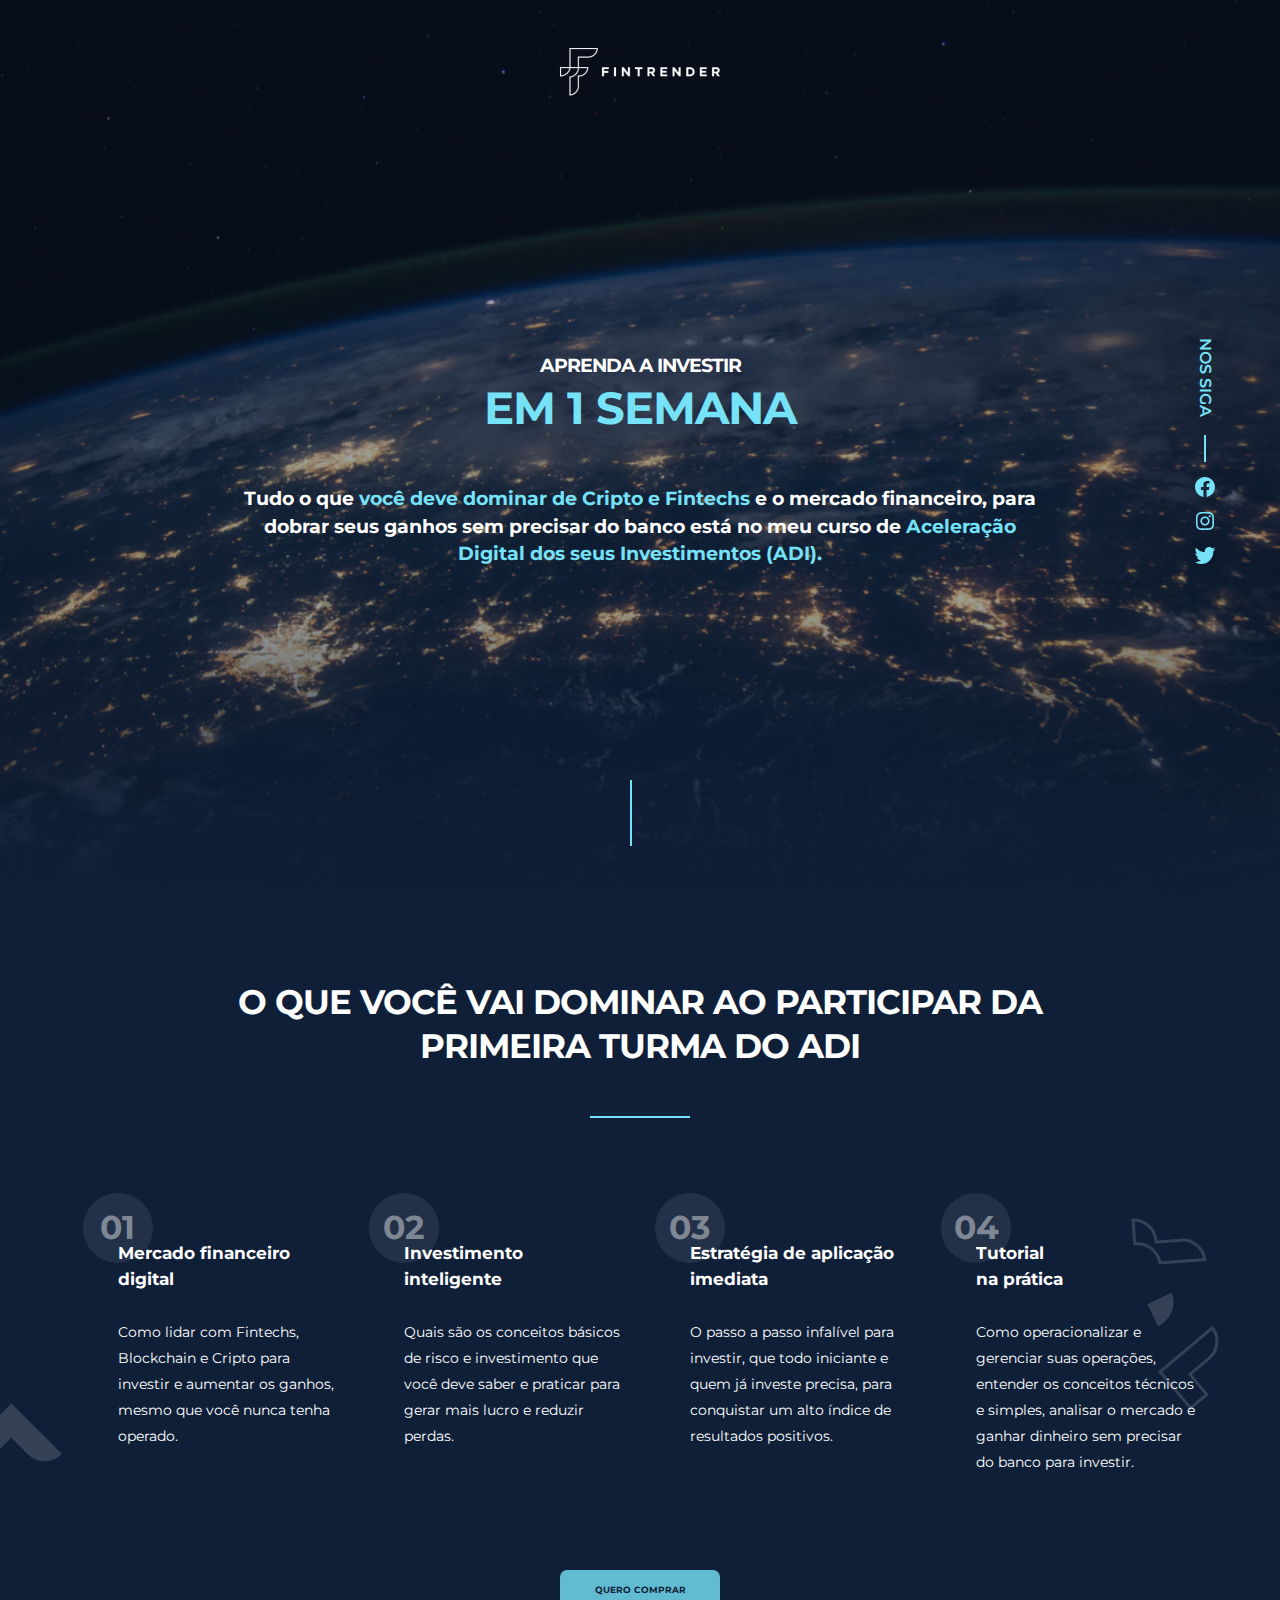
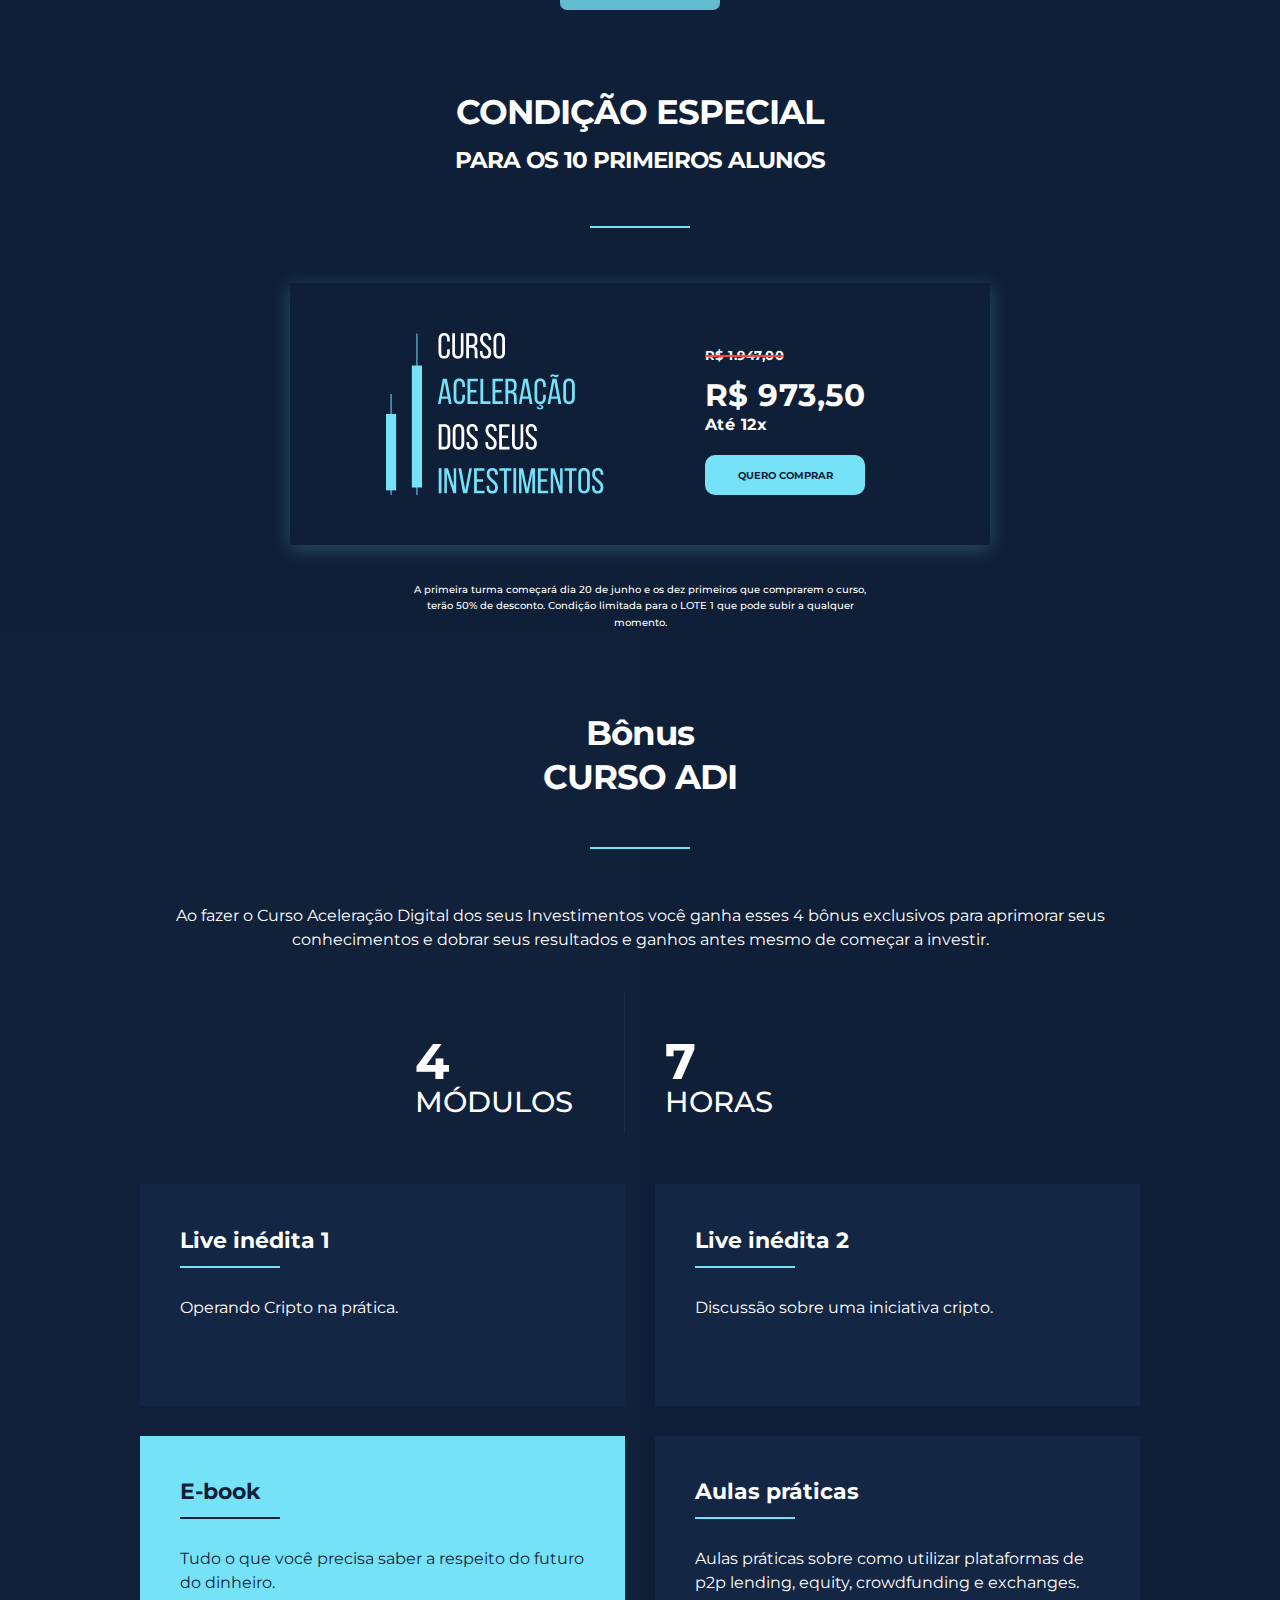
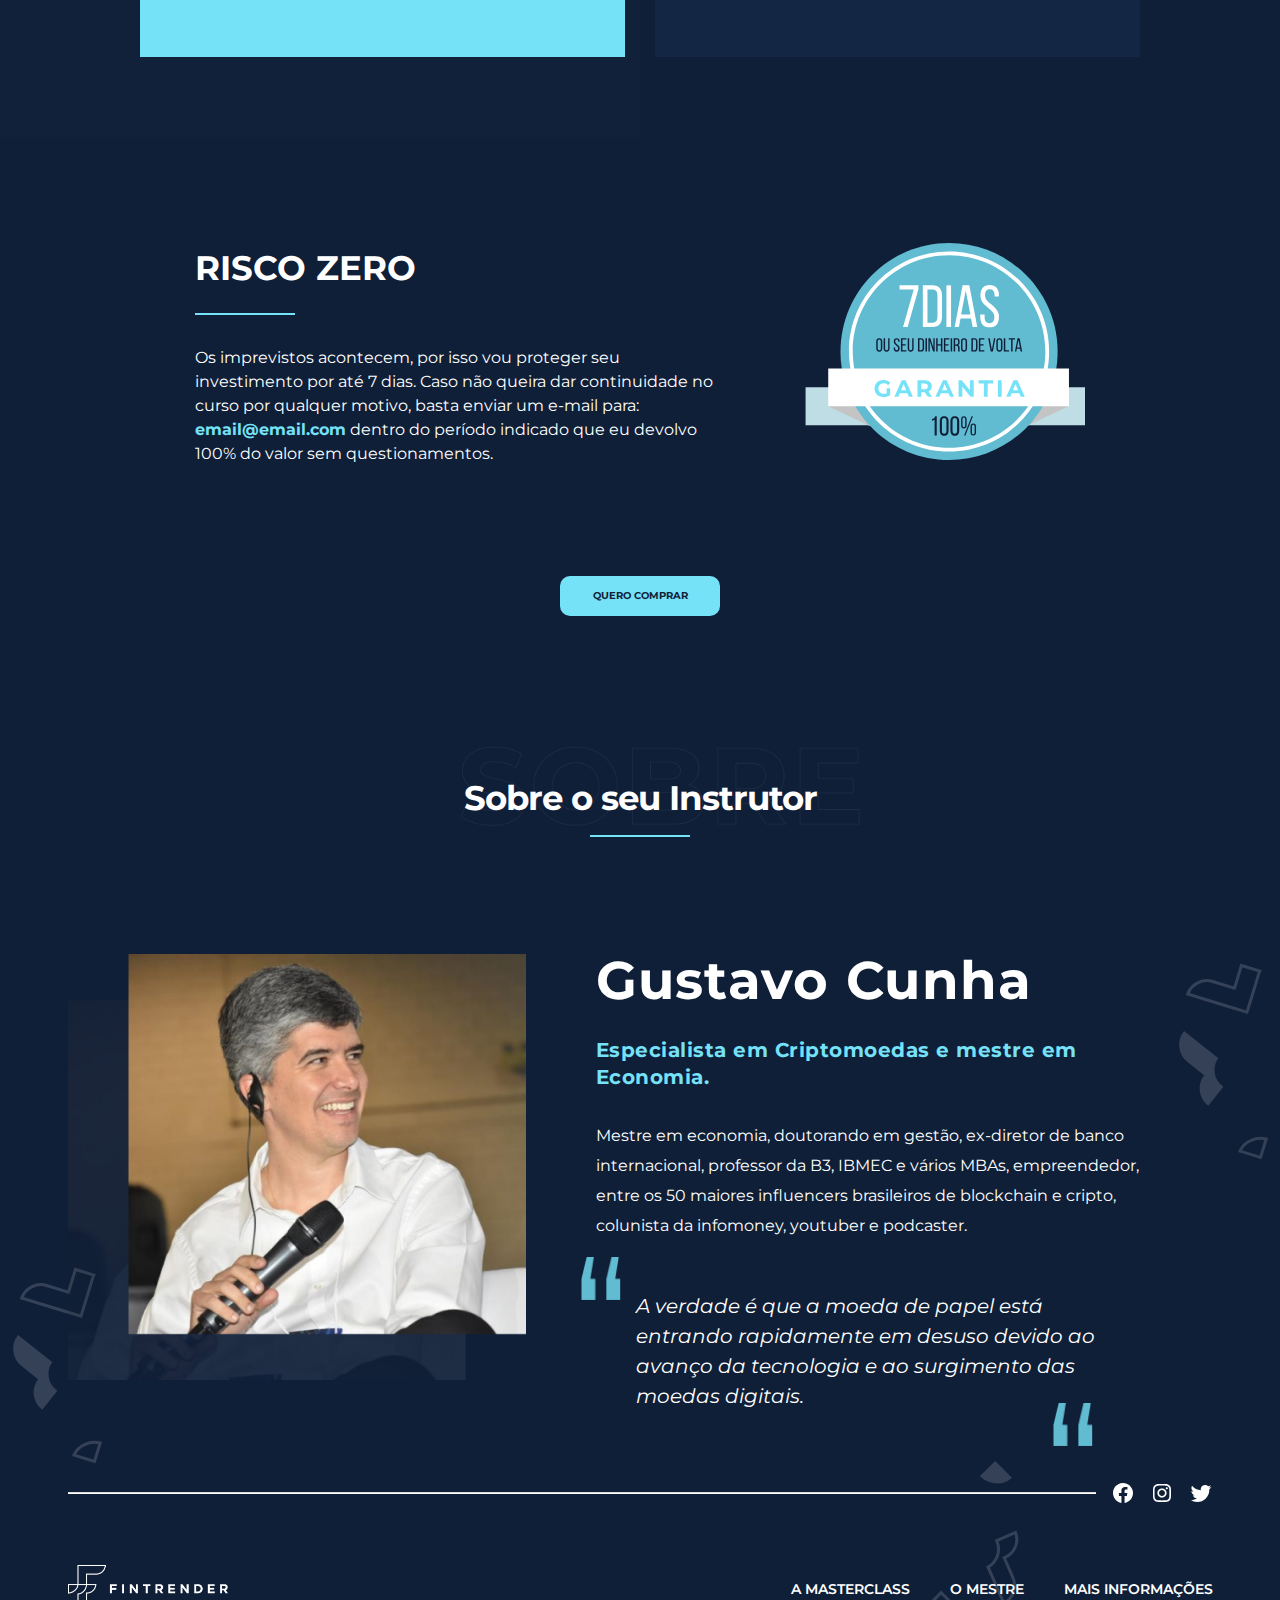
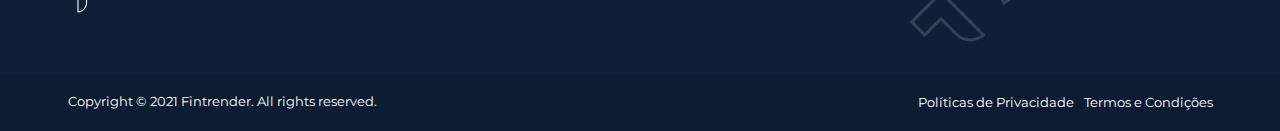
==== index.html @ 2dbf246c "chore: update" ====
<!DOCTYPE html>
<!--[if lt IE 7]>      <html class="no-js lt-ie9 lt-ie8 lt-ie7" lang=""> <![endif]-->
<!--[if IE 7]>         <html class="no-js lt-ie9 lt-ie8" lang=""> <![endif]-->
<!--[if IE 8]>         <html class="no-js lt-ie9" lang=""> <![endif]-->
<!--[if gt IE 8]><!-->
<html class="no-js" lang="pt-br">
  <!--<![endif]-->

  <head>
    <meta charset="utf-8" />
    <meta http-equiv="X-UA-Compatible" content="IE=edge,chrome=1" />

    <!-- Meta para HTML puro -->
    <title>Fintrender</title>
    <meta
      name="viewport"
      content="width=device-width, initial-scale=1, maximum-scale=5"
    />
    <meta name="description" content="WEBNAR FINTRENDER" />
    <meta name="keywords" content="Sample, HTML5, CSS3" />

    <!-- Meta para Publicação do Facebook -->
    <meta property="og:locale" content="pt-br" />
    <meta
      property="og:url"
      content="https://marketplace.istoe.com.br/landingcc/?origem=MADNET_ISTOE_FINTRENDER_LEAD_MASTERCLASS"
    />
    <meta property="og:title" content="Fintrender" />
    <meta property="og:site_name" content="Fintrender" />
    <meta property="og:description" content="WEBNAR FINTRENDER" />
    <meta property="og:image" content="imgs/placeholder-facebook-meta.jpg" />
    <meta property="og:type" content="website" />

    <!-- Meta para Publicação do Twitter -->
    <meta name="twitter:site" content="@Fintrender" />
    <meta name="twitter:title" content="Fintrender" />
    <meta name="twitter:description" content="WEBNAR FINTRENDER" />
    <meta
      name="twitter:url"
      content="https://marketplace.istoe.com.br/landingcc/?origem=MADNET_ISTOE_FINTRENDER_LEAD_MASTERCLASS"
    />
    <meta name="twitter:image" content="imgs/placeholder-facebook-meta.jpg" />
    <meta name="twitter:card" content="summary" />

    <link
      rel="canonical"
      href="https://marketplace.istoe.com.br/landingcc/?origem=MADNET_ISTOE_FINTRENDER_LEAD_MASTERCLASS"
    />
    <!-- Tag exclusiva da Home -->
    <link
      rel="icon"
      type="image/png"
      sizes="192x192"
      href="imgs/favicon/android-icon-192x192.png"
    />
    <link
      rel="icon"
      type="image/png"
      sizes="32x32"
      href="imgs/favicon/favicon-32x32.png"
    />
    <link
      rel="icon"
      type="image/png"
      sizes="16x16"
      href="imgs/favicon/favicon-16x16.png"
    />

    <link rel="stylesheet" href="css/styles-1.0.2.css" />

    <!-- Script para gerar searchbox na pesquisa do google https://developers.google.com/search/docs/guides/sd-policies#nesting
    <script type="application/ld+json">
        {
          "@context": "https://schema.org",
          "@type": "WebSite",
          "url": "https://www.example.com/",
          "potentialAction": {
            "@type": "SearchAction",
            "target": "https://query.example.com/search?q={search_term_string}",
            "query-input": "required name=search_term_string"
          }
        }
    </script> -->
  </head>

  <body id="body">
    <!--[if lt IE 8]>
      <p class="browserupgrade">
        You are using an <strong>outdated</strong> browser. Please
        <a href="http://browsehappy.com/">upgrade your browser</a> to improve
        your experience.
      </p>
    <![endif]-->
    <header id="header-main" class="clearfix">
      <div class="wrap">
        <a href="?origem=MADNET_ISTOE_FINTRENDER_LEAD_MASTERCLASS" class="logo"
          ><img src="imgs/logo.png"
        /></a>
      </div>
    </header>

    <div class="main pageHome">
      <section id="hero-1" class="moduleHero style1">
        <div class="wrap grid">
          <div class="text-content">
            <h1>APRENDA A INVESTIR<br>
            <span>EM 1 SEMANA</span>
              </h1>
              <p>Tudo o que <span>você deve dominar de Cripto e Fintechs</span> e o mercado financeiro, para dobrar seus ganhos sem precisar do banco está no meu curso de <span>Aceleração Digital dos seus Investimentos (ADI).</span></p>
          </div>
          <div class="social-box">
            <ul>
              <li><span>Nos Siga</span></li>
              <li><div class="separador"></div></li>
              <li class="facebook">
                <a
                  href="https://www.facebook.com/Fintrender/"
                  target="_blank"
                  rel="noopener"
                >
                  <svg
                    width="24"
                    height="24"
                    viewBox="0 0 24 24"
                    fill="none"
                    xmlns="http://www.w3.org/2000/svg"
                  >
                    <path
                      d="M2.00201 12.002C2.00318 16.9214 5.58042 21.1101 10.439 21.881L10.439 14.892L7.90201 14.892L7.90201 12.002L10.442 12.002L10.442 9.80204C10.3285 8.75958 10.6845 7.72064 11.4137 6.96698C12.1428 6.21332 13.1694 5.82306 14.215 5.90204C14.9656 5.91417 15.7142 5.98101 16.455 6.10204L16.455 8.56104L15.191 8.56104C14.7559 8.50405 14.3184 8.64777 14.0018 8.95171C13.6852 9.25566 13.5238 9.68693 13.563 10.124L13.563 12.002L16.334 12.002L15.891 14.893L13.563 14.893L13.563 21.881C18.8175 21.0506 22.5021 16.2518 21.9475 10.9611C21.3929 5.67041 16.7933 1.73997 11.4808 2.01722C6.16838 2.29447 2.00286 6.68235 2.00201 12.002Z"
                      fill="#75E2F8"
                    />
                  </svg>
                </a>
              </li>
              <li class="instagram">
                <a
                  href="https://www.instagram.com/fintrender/"
                  target="_blank"
                  rel="noopener"
                >
                  <svg
                    width="24"
                    height="24"
                    viewBox="0 0 24 24"
                    fill="none"
                    xmlns="http://www.w3.org/2000/svg"
                  >
                    <path
                      d="M12.002 21.041C9.54201 21.041 9.25201 21.028 8.29201 20.986C7.54339 20.9614 6.80445 20.8092 6.10701 20.536C4.90033 20.0664 3.94615 19.1119 3.47701 17.905C3.21432 17.205 3.07263 16.4655 3.05801 15.718C3.00201 14.76 3.00201 14.446 3.00201 12.005C3.00201 9.538 3.01501 9.25 3.05801 8.295C3.07295 7.54853 3.21464 6.81001 3.47701 6.111C3.94565 4.90253 4.90137 3.94718 6.11001 3.479C6.80866 3.21521 7.54736 3.07315 8.29401 3.059C9.24901 3.005 9.56301 3.005 12.002 3.005C14.482 3.005 14.767 3.018 15.712 3.059C16.4606 3.07327 17.2013 3.21531 17.902 3.479C19.1103 3.94771 20.0659 4.90288 20.535 6.111C20.8021 6.8202 20.9446 7.57026 20.956 8.328C21.012 9.286 21.012 9.599 21.012 12.039C21.012 14.479 20.998 14.799 20.956 15.746C20.9411 16.4942 20.7991 17.2344 20.536 17.935C20.0657 19.1427 19.1101 20.0976 17.902 20.567C17.2023 20.8292 16.4631 20.9709 15.716 20.986C14.761 21.041 14.448 21.041 12.002 21.041ZM11.968 4.588C9.52201 4.588 9.26801 4.6 8.31301 4.643C7.743 4.65056 7.17849 4.75575 6.64401 4.954C5.85477 5.25601 5.23024 5.878 4.92501 6.666C4.72523 7.2063 4.62002 7.77698 4.61401 8.353C4.56101 9.322 4.56101 9.576 4.56101 12.005C4.56101 14.405 4.57001 14.696 4.61401 15.659C4.62297 16.2292 4.72811 16.7938 4.92501 17.329C5.23069 18.1165 5.85511 18.738 6.64401 19.04C7.17813 19.2396 7.74286 19.3448 8.31301 19.351C9.28101 19.407 9.53601 19.407 11.968 19.407C14.421 19.407 14.675 19.395 15.622 19.351C16.1924 19.3441 16.7574 19.2389 17.292 19.04C18.0765 18.7354 18.6969 18.1153 19.002 17.331C19.2014 16.7903 19.3066 16.2193 19.313 15.643L19.324 15.643C19.367 14.687 19.367 14.432 19.367 11.989C19.367 9.546 19.356 9.289 19.313 8.334C19.304 7.76446 19.1989 7.20052 19.002 6.666C18.6976 5.88058 18.0771 5.2593 17.292 4.954C16.7575 4.75475 16.1925 4.64953 15.622 4.643C14.655 4.588 14.402 4.588 11.968 4.588ZM12.002 16.624C10.132 16.6252 8.44543 15.4997 7.72888 13.7725C7.01232 12.0452 7.40692 10.0563 8.72865 8.73347C10.0504 7.4106 12.0389 7.01428 13.7668 7.72934C15.4947 8.4444 16.6216 10.13 16.622 12C16.6193 14.5511 14.5531 16.619 12.002 16.624ZM12.002 8.998C10.3452 8.998 9.00201 10.3412 9.00201 11.998C9.00201 13.6549 10.3452 14.998 12.002 14.998C13.6589 14.998 15.002 13.6549 15.002 11.998C14.9982 10.3427 13.6573 9.00185 12.002 8.998ZM16.802 8.28501C16.2074 8.2828 15.7269 7.79959 15.728 7.20501C15.7291 6.61043 16.2114 6.12901 16.806 6.12901C17.4006 6.12901 17.8829 6.61042 17.884 7.205C17.8843 7.49187 17.7703 7.76703 17.5673 7.96968C17.3642 8.17234 17.0889 8.2858 16.802 8.28501Z"
                      fill="#75E2F8"
                    />
                  </svg>
                </a>
              </li>
              <li class="twitter">
                <a
                  href="https://twitter.com/fintrender"
                  target="_blank"
                  rel="noopener"
                >
                  <svg
                    width="24"
                    height="24"
                    viewBox="0 0 24 24"
                    fill="none"
                    xmlns="http://www.w3.org/2000/svg"
                  >
                    <path
                      d="M19.995 6.68799C20.8914 6.15208 21.5622 5.30823 21.882 4.31399C21.0396 4.81379 20.118 5.16587 19.157 5.35499C17.8246 3.94552 15.7135 3.60251 14.0034 4.51764C12.2933 5.43277 11.4075 7.37948 11.841 9.26999C8.39059 9.09676 5.17595 7.4669 2.99699 4.78599C1.85982 6.74741 2.44094 9.25477 4.32498 10.516C3.64369 10.4941 2.97751 10.3096 2.38198 9.97799C2.38198 9.99599 2.38198 10.014 2.38198 10.032C2.38238 12.0751 3.82236 13.8351 5.82498 14.24C5.19305 14.4119 4.53019 14.4372 3.88699 14.314C4.45018 16.0613 6.06054 17.2583 7.89598 17.294C6.37582 18.4871 4.49846 19.1342 2.56598 19.131C2.22346 19.1315 1.8812 19.1118 1.54098 19.072C3.50337 20.333 5.78735 21.0023 8.11998 21C11.3652 21.0223 14.484 19.7429 16.7787 17.448C19.0734 15.1531 20.3525 12.0342 20.33 8.78899C20.33 8.60299 20.3257 8.41799 20.317 8.23399C21.1574 7.62659 21.8828 6.87414 22.459 6.01199C21.676 6.35905 20.8455 6.58691 19.995 6.68799Z"
                      fill="#75E2F8"
                    />
                  </svg>
                </a>
              </li>
            </ul>
          </div>
          <div class="mouse">
            <svg width="2" height="66" viewBox="0 0 2 66" fill="none" xmlns="http://www.w3.org/2000/svg">
              <line x1="1" y1="4.37114e-08" x2="0.999997" y2="66" stroke="#75E2F8" stroke-width="2"/>
              </svg>
              
          </div>
        </div>
        <a class="mask"></a>
      </section>

      <section id="info" class="moduleSteps-1">
        <h1 class="wrap">O QUE VOCÊ VAI DOMINAR 
          AO PARTICIPAR DA PRIMEIRA TURMA DO ADI
          </h1>
        <div class="wrap grid">
          <div class="col25 step-box">
            <icon class="teste">01</icon>
            <h2>
              Mercado financeiro
              <br>digital
            </h2>
            <p>Como lidar com Fintechs, Blockchain e Cripto para investir e aumentar os ganhos, mesmo que você nunca tenha operado.</p>
          </div>
          <div class="col25 step-box">
            <icon class="teste">02</icon>
            <h2>
              Investimento<br>inteligente
            </h2>
            <p>Quais são os conceitos básicos de risco e investimento que você deve saber e praticar para gerar mais lucro e reduzir perdas.</p>
          </div>
          <div class="col25 step-box">
            <icon class="teste">03</icon>
            <h2>Estratégia de aplicação<br>imediata</h2>
            <p>O passo a passo infalível para investir, que todo iniciante e quem já investe precisa, para conquistar um alto índice de resultados positivos.</p>
          </div>
          <div class="col25 step-box">
            <icon class="teste">04</icon>
            <h2>
              Tutorial<br>na prática
            </h2>
            <p>Como operacionalizar e gerenciar suas operações, entender os conceitos técnicos e simples, analisar o mercado e ganhar dinheiro sem precisar do banco para investir.</p>
          </div>
          
          

          <svg
            class="float1"
            width="201"
            height="201"
            viewBox="0 0 201 201"
            fill="none"
            xmlns="http://www.w3.org/2000/svg"
          >
            <g opacity="0.15">
              <path
                d="M93.3963 136.357L92.2817 136.846L92.7714 137.961L102.305 159.659C107.136 170.657 102.467 183.435 91.9533 188.764L73.8664 147.597C79.4576 144.785 82.3603 140.496 84.4524 134.967C86.6604 129.298 86.1259 123.239 83.8023 117.345L105.278 107.909C107.266 113.242 107.126 118.977 105.242 123.971C103.233 129.286 99.1181 133.843 93.3963 136.357Z"
                stroke="white"
                stroke-width="3"
              />
              <path
                d="M100.411 69.602L100.469 69.5446L100.526 69.4872L117.514 52.4991L133.412 36.6014L149.252 52.4417L165.953 69.1428L181.736 84.9257C172.898 92.8458 159.353 92.6162 150.917 84.1796L134.158 67.421L133.297 66.5602L132.436 67.421L114.817 85.0405L99.7801 70.0037L100.411 69.602Z"
                fill="white"
                stroke="white"
                stroke-width="3"
              />
              <path
                d="M77.0306 19.7799L92.0674 4.74316L108.769 21.4443C104.464 25.1748 98.7823 26.7244 92.9857 26.3226C87.189 25.9209 81.335 23.6252 77.0306 19.7799Z"
                stroke="white"
                stroke-width="3"
              />
            </g>
          </svg>
          <svg
            class="float2"
            width="112"
            height="201"
            viewBox="0 0 112 201"
            fill="none"
            xmlns="http://www.w3.org/2000/svg"
          >
            <g opacity="0.15">
              <path
                d="M59.1357 194.473L59.0834 194.411L59.0312 194.349L43.5716 175.959L29.1044 158.749L46.2519 144.334L64.3313 129.136L81.4166 114.773C88.5449 124.262 87.148 137.736 78.0151 145.414L59.8736 160.664L58.9416 161.448L59.725 162.38L75.7591 181.453L59.4815 195.137L59.1357 194.473Z"
                stroke="white"
                stroke-width="3"
              />
              <path
                d="M27.6318 111.189L18.4562 92.0057L39.7633 81.8144C41.8487 87.115 41.4191 92.9886 39.1112 98.3211C36.8034 103.654 32.6904 108.41 27.6318 111.189Z"
                fill="white"
                stroke="white"
                stroke-width="3"
              />
            </g>
            <path
              opacity="0.15"
              d="M24.8718 27.7958L24.9627 29.0099L26.1768 28.919L49.8108 27.1502C61.7897 26.2536 72.286 34.9095 73.8119 46.5971L28.9719 49.9531C28.1817 43.7451 25.1027 39.5804 20.585 35.7675C15.9742 31.7988 10.0821 30.2864 3.75076 30.5161L2.00008 7.12488C7.69 7.02459 13.0518 9.06505 17.1346 12.5035C21.4783 16.1666 24.4054 21.5636 24.8718 27.7958Z"
              stroke="white"
              stroke-width="3"
            />
          </svg>
        </div>
        <div class="button">
          <a href="#">QUERO COMPRAR</a>
        </div>
      </section>

      <section id="masterclass-price">
        <div class="wrap">
          <h1 class="wrap">CONDIÇÃO ESPECIAL<br>
            <span>PARA OS 10 PRIMEIROS ALUNOS</span></h1>
          <div class="info-box">
            <div class="description">
              <img src="imgs/svg/logo-conversao.svg" alt="Logo Curso Aceleração dos Seus Investimentos.">
            </div>
            <div class="price">
              <div class="text">
                <h3>R$ 1.947,00</h3>
                <h2>R$ 973,50</h2>
                <p>Até 12x </p>
                <a href="#">QUERO COMPRAR</a>
              </div>
            </div>
            
          </div>
          <h2 class=footer>A primeira turma começará dia 20 de junho e os dez primeiros que comprarem o curso, terão 50% de desconto. Condição limitada para o LOTE 1 que pode subir a qualquer momento.
          </h2>
        </div>
      </section>

      <section id="masterclass" class="moduleFeature-3">
        <div class="bg-overlay"></div>
        <div class="wrap">
          <h1 class="wrap">Bônus<br>
            CURSO ADI</h1>
          <p class=subtitle>
            Ao fazer o Curso Aceleração Digital dos seus Investimentos você ganha esses 4 bônus exclusivos para aprimorar seus conhecimentos e dobrar seus resultados e ganhos antes mesmo de começar a investir.
          </p>

          <svg
            class="float6"
            width="314"
            height="336"
            viewBox="0 0 314 336"
            fill="none"
            xmlns="http://www.w3.org/2000/svg"
          >
            <g opacity="0.15">
              <path
                d="M150.644 132.13L149.529 132.62L150.019 133.734L159.552 155.433C164.384 166.43 159.715 179.209 149.201 184.537L131.114 143.37C136.705 140.559 139.608 136.269 141.7 130.74C143.908 125.072 143.373 119.012 141.05 113.118L162.525 103.683C164.513 109.015 164.374 114.75 162.49 119.745C160.481 125.06 156.366 129.616 150.644 132.13Z"
                stroke="white"
                stroke-width="3"
              />
              <path
                d="M145.362 271.447L144.248 271.937L144.737 273.052L154.271 294.75C159.103 305.748 154.433 318.526 143.919 323.855L125.832 282.687C131.424 279.876 134.326 275.587 136.418 270.058C138.627 264.389 138.092 258.329 135.768 252.435L157.244 243C159.232 248.332 159.092 254.067 157.208 259.062C155.199 264.377 151.084 268.933 145.362 271.447Z"
                fill="white"
                stroke="#101F38"
                stroke-width="3"
              />
              <path
                d="M66.5282 86.1435L66.5694 86.0736L66.6106 86.0037L78.8077 65.3053L90.2218 45.9355L109.522 57.3084L129.87 69.2995L149.1 80.6312C142.525 90.5109 129.354 93.6776 119.074 87.6203L98.6557 75.5881L97.6068 74.97L96.9887 76.0189L84.3384 97.4865L66.0175 86.6904L66.5282 86.1435Z"
                stroke="white"
                stroke-width="3"
              />
              <path
                d="M134.581 28.7194L149.618 13.6826L166.319 30.3838C162.014 34.1143 156.333 35.6638 150.536 35.2621C144.739 34.8604 138.885 32.5647 134.581 28.7194Z"
                stroke="white"
                stroke-width="3"
              />
            </g>
          </svg>

          <!-- ======================= CARDS ======================== -->
          <div class="modulos-grid">
            <div class="modulo-title">
              <div class="modulo-qntd">
                <h2>4</h2>
                <p>MÓDULOS</p>
              </div>
              <div class="modulo-hora">
                <h2>7</h2>
                <p>HORAS</p>
              </div>
            </div>
            <div class="cards">
              <div class="card-single">
                <h2>Live inédita 1</h2>
                <p>Operando Cripto na prática.</p>
              </div>
              <div class="card-single">
                <h2>Live inédita 2</h2>
                <p>Discussão sobre uma iniciativa cripto.</p>
              </div>
              <div class="card-single">
                <h2>E-book</h2>
                <p>Tudo o que você precisa saber a respeito do futuro do dinheiro.</p>
              </div>
              <div class="card-single">
                <h2>Aulas práticas</h2>
                <p>Aulas práticas sobre como utilizar plataformas de p2p lending, equity, crowdfunding e exchanges.</p>
              </div>
            </div>
          </div>
          <!-- <svg class="module-float-1" width="201" height="201" viewBox="0 0 201 201" fill="none" xmlns="http://www.w3.org/2000/svg">
            <g opacity="0.15">
            <path d="M93.3963 136.357L92.2817 136.846L92.7714 137.961L102.305 159.659C107.136 170.657 102.467 183.435 91.9533 188.764L73.8664 147.597C79.4576 144.785 82.3603 140.496 84.4524 134.967C86.6604 129.298 86.1259 123.239 83.8023 117.345L105.278 107.909C107.266 113.242 107.126 118.977 105.242 123.971C103.233 129.286 99.1181 133.843 93.3963 136.357Z" stroke="white" stroke-width="3"/>
            <path d="M100.411 69.602L100.469 69.5446L100.526 69.4872L117.514 52.4991L133.412 36.6014L149.252 52.4417L165.953 69.1428L181.736 84.9257C172.898 92.8458 159.353 92.6163 150.917 84.1796L134.158 67.4211L133.297 66.5602L132.436 67.4211L114.817 85.0405L99.7801 70.0037L100.411 69.602Z" fill="white" stroke="white" stroke-width="3"/>
            <path d="M77.0306 19.78L92.0674 4.74319L108.769 21.4443C104.464 25.1748 98.7823 26.7244 92.9857 26.3227C87.189 25.9209 81.335 23.6252 77.0306 19.78Z" stroke="white" stroke-width="3"/>
            </g>
            </svg> -->
          
          
        </div>
      </section>


      <section id="masterclass" class="moduleFeature-4">
        <div class="wrap">
          <div class="text-content">
            <h2>RISCO ZERO</h2>
            <p>
              Os imprevistos acontecem, por isso vou proteger seu investimento por até 7 dias. Caso não queira dar continuidade no curso por qualquer motivo, basta enviar um e-mail para: <span>email@email.com</span> dentro do período indicado que eu devolvo 100% do valor sem questionamentos.
            </p>
          </div>
          <div class="img-content">
            <svg width="285" height="221" viewBox="0 0 285 221" fill="none" xmlns="http://www.w3.org/2000/svg">
              <path d="M0.582581 147.013H285V185.448H0.582581V147.013Z" fill="#BEDDE4"/>
              <path d="M227.348 185.448L215.337 181.605L247.046 155.181L268.185 166.231L227.348 185.448Z" fill="#C4C4C4"/>
              <path d="M65.9654 186.409L78.413 182.382L45.5513 154.7L23.6435 166.276L65.9654 186.409Z" fill="#C4C4C4"/>
              <path d="M257.135 110.5C257.135 171.527 207.662 221 146.635 221C85.6073 221 36.1348 171.527 36.1348 110.5C36.1348 49.4725 85.6073 0 146.635 0C207.662 0 257.135 49.4725 257.135 110.5Z" fill="#61BBD1"/>
              <path fill-rule="evenodd" clip-rule="evenodd" d="M146.635 208.509C200.763 208.509 244.643 164.629 244.643 110.5C244.643 56.3714 200.763 12.4914 146.635 12.4914C92.5061 12.4914 48.6261 56.3714 48.6261 110.5C48.6261 164.629 92.5061 208.509 146.635 208.509ZM146.635 212.352C202.886 212.352 248.487 166.752 248.487 110.5C248.487 54.2487 202.886 8.64795 146.635 8.64795C90.3834 8.64795 44.7826 54.2487 44.7826 110.5C44.7826 166.752 90.3834 212.352 146.635 212.352Z" fill="white"/>
              <path d="M96.2289 47.3804V43.143H115.418V47.2593L104.522 85.5173H99.8005L110.636 47.3804H96.2289Z" fill="white"/>
              <path d="M129.869 43.143C133.098 43.143 135.499 44.0712 137.073 45.9276C138.687 47.7436 139.494 50.3264 139.494 53.676V75.0448C139.494 78.354 138.687 80.9369 137.073 82.7933C135.499 84.6093 133.098 85.5173 129.869 85.5173H119.942V43.143H129.869ZM129.809 81.2194C133.158 81.2194 134.833 79.2217 134.833 75.2264V53.4339C134.833 49.4386 133.138 47.441 129.748 47.441H124.663V81.2194H129.809Z" fill="white"/>
              <path d="M148.664 85.5173H143.943V43.143H148.664V85.5173Z" fill="white"/>
              <path d="M156.667 85.5173H152.309L160.42 43.143H167.261L175.372 85.5173H170.651L169.016 76.9819H158.302L156.667 85.5173ZM168.35 72.9261L163.568 48.47L158.907 72.9261H168.35Z" fill="white"/>
              <path d="M187.956 42.7192C191.064 42.7192 193.404 43.6676 194.978 45.5644C196.592 47.4208 197.4 50.0036 197.4 53.3128V54.463H192.92V53.0707C192.92 49.035 191.306 47.0172 188.077 47.0172C184.849 47.0172 183.234 49.0149 183.234 53.0102C183.234 55.028 183.779 56.7431 184.869 58.1556C185.958 59.5277 187.593 61.0613 189.772 62.7563C191.507 64.2091 192.859 65.44 193.828 66.4489C194.837 67.4578 195.684 68.7088 196.37 70.202C197.097 71.6952 197.46 73.4104 197.46 75.3475C197.46 78.6567 196.653 81.2597 195.039 83.1565C193.424 85.0129 191.043 85.9411 187.896 85.9411C184.748 85.9411 182.367 85.0129 180.752 83.1565C179.179 81.2597 178.392 78.6567 178.392 75.3475V72.9261H182.811V75.5896C182.811 77.5267 183.214 79.0199 184.021 80.0692C184.869 81.1185 186.12 81.6431 187.775 81.6431C189.429 81.6431 190.66 81.1185 191.467 80.0692C192.315 79.0199 192.738 77.5267 192.738 75.5896C192.738 73.6122 192.194 71.9374 191.104 70.5652C190.055 69.1931 188.44 67.6394 186.261 65.9041C184.607 64.5319 183.255 63.3414 182.205 62.3325C181.196 61.2832 180.329 60.012 179.602 58.5188C178.916 56.9853 178.573 55.2499 178.573 53.3128C178.573 49.9632 179.36 47.3602 180.934 45.5038C182.508 43.6474 184.849 42.7192 187.956 42.7192Z" fill="white"/>
              <path d="M131.934 180.051C131.117 180.552 130.216 180.831 129.232 180.887V179.103C130.198 179.066 130.922 178.825 131.405 178.379C131.888 177.933 132.278 177.311 132.575 176.512H134.08V196.018H131.934V180.051Z" fill="#101F38"/>
              <path d="M137.198 181.221C137.198 179.698 137.569 178.5 138.313 177.627C139.074 176.753 140.189 176.317 141.656 176.317C143.124 176.317 144.239 176.753 145 177.627C145.762 178.5 146.143 179.698 146.143 181.221V191.281C146.143 192.804 145.762 194.011 145 194.903C144.239 195.776 143.124 196.213 141.656 196.213C140.207 196.213 139.102 195.776 138.34 194.903C137.579 194.011 137.198 192.804 137.198 191.281V181.221ZM139.344 191.42C139.344 192.312 139.539 193.008 139.929 193.51C140.319 193.993 140.895 194.234 141.656 194.234C142.437 194.234 143.012 193.993 143.384 193.51C143.774 193.008 143.969 192.312 143.969 191.42V181.11C143.969 180.199 143.774 179.503 143.384 179.02C143.012 178.518 142.437 178.267 141.656 178.267C140.895 178.267 140.319 178.518 139.929 179.02C139.539 179.503 139.344 180.199 139.344 181.11V191.42Z" fill="#101F38"/>
              <path d="M148.028 181.221C148.028 179.698 148.4 178.5 149.143 177.627C149.905 176.753 151.019 176.317 152.487 176.317C153.954 176.317 155.069 176.753 155.831 177.627C156.592 178.5 156.973 179.698 156.973 181.221V191.281C156.973 192.804 156.592 194.011 155.831 194.903C155.069 195.776 153.954 196.213 152.487 196.213C151.038 196.213 149.932 195.776 149.171 194.903C148.409 194.011 148.028 192.804 148.028 191.281V181.221ZM150.174 191.42C150.174 192.312 150.369 193.008 150.759 193.51C151.149 193.993 151.725 194.234 152.487 194.234C153.267 194.234 153.843 193.993 154.214 193.51C154.605 193.008 154.8 192.312 154.8 191.42V181.11C154.8 180.199 154.605 179.503 154.214 179.02C153.843 178.518 153.267 178.267 152.487 178.267C151.725 178.267 151.149 178.518 150.759 179.02C150.369 179.503 150.174 180.199 150.174 181.11V191.42Z" fill="#101F38"/>
              <path d="M161.701 176.4C162.611 176.4 163.299 176.688 163.763 177.264C164.246 177.822 164.488 178.583 164.488 179.549V185.707C164.488 186.692 164.255 187.463 163.791 188.02C163.327 188.578 162.63 188.856 161.701 188.856C160.772 188.856 160.076 188.578 159.611 188.02C159.147 187.463 158.915 186.692 158.915 185.707V179.549C158.915 178.583 159.147 177.822 159.611 177.264C160.094 176.688 160.791 176.4 161.701 176.4ZM163.234 196.018H161.924L169.615 176.512H170.924L163.234 196.018ZM161.701 177.682C160.772 177.682 160.308 178.277 160.308 179.466V185.819C160.308 186.989 160.772 187.574 161.701 187.574C162.165 187.574 162.509 187.426 162.732 187.129C162.974 186.813 163.094 186.376 163.094 185.819V179.466C163.094 178.908 162.974 178.472 162.732 178.156C162.509 177.84 162.165 177.682 161.701 177.682ZM171.287 183.701C172.216 183.701 172.912 183.98 173.377 184.537C173.841 185.094 174.073 185.856 174.073 186.822V192.952C174.073 193.937 173.841 194.708 173.377 195.265C172.912 195.823 172.216 196.101 171.287 196.101C170.358 196.101 169.661 195.823 169.197 195.265C168.732 194.708 168.5 193.937 168.5 192.952V186.822C168.5 185.856 168.732 185.094 169.197 184.537C169.661 183.98 170.358 183.701 171.287 183.701ZM171.287 184.983C170.822 184.983 170.469 185.141 170.228 185.457C170.005 185.754 169.893 186.181 169.893 186.738V193.064C169.893 193.621 170.005 194.058 170.228 194.374C170.469 194.689 170.822 194.847 171.287 194.847C171.751 194.847 172.095 194.689 172.318 194.374C172.559 194.058 172.68 193.621 172.68 193.064V186.738C172.68 186.181 172.559 185.754 172.318 185.457C172.095 185.141 171.751 184.983 171.287 184.983Z" fill="#101F38"/>
              <path d="M72.5111 100.295C72.5111 99.2448 72.7673 98.4184 73.2798 97.8163C73.8051 97.2142 74.5738 96.9131 75.5859 96.9131C76.598 96.9131 77.3667 97.2142 77.892 97.8163C78.4173 98.4184 78.6799 99.2448 78.6799 100.295V107.252C78.6799 108.303 78.4173 109.129 77.892 109.731C77.3667 110.333 76.598 110.634 75.5859 110.634C74.5866 110.634 73.8243 110.333 73.299 109.731C72.7737 109.129 72.5111 108.303 72.5111 107.252V100.295ZM73.9908 107.329C73.9908 107.957 74.1254 108.437 74.3944 108.77C74.6635 109.103 75.0606 109.27 75.5859 109.27C76.6493 109.27 77.1809 108.623 77.1809 107.329V100.218C77.1809 99.6035 77.0464 99.1295 76.7774 98.7964C76.5211 98.4505 76.124 98.2775 75.5859 98.2775C75.0606 98.2775 74.6635 98.4505 74.3944 98.7964C74.1254 99.1295 73.9908 99.6035 73.9908 100.218V107.329Z" fill="#101F38"/>
              <path d="M81.5178 107.329C81.5178 108.623 82.043 109.27 83.0936 109.27C83.6189 109.27 84.0096 109.103 84.2658 108.77C84.5221 108.437 84.6502 107.957 84.6502 107.329V97.0476H86.0531V107.252C86.0531 108.315 85.8032 109.148 85.3036 109.75C84.8039 110.352 84.048 110.654 83.0359 110.654C82.0366 110.654 81.2872 110.352 80.7875 109.75C80.2878 109.135 80.038 108.303 80.038 107.252V97.0476H81.5178V107.329Z" fill="#101F38"/>
              <path d="M93.3363 96.9131C94.3228 96.9131 95.0659 97.2142 95.5655 97.8163C96.078 98.4056 96.3342 99.2256 96.3342 100.276V100.641H94.9121V100.199C94.9121 98.9181 94.3997 98.2775 93.3747 98.2775C92.3498 98.2775 91.8373 98.9117 91.8373 100.18C91.8373 100.821 92.0103 101.365 92.3562 101.814C92.7021 102.249 93.221 102.736 93.9128 103.274C94.4637 103.735 94.8929 104.126 95.2004 104.446C95.5207 104.767 95.7897 105.164 96.0075 105.638C96.2381 106.112 96.3534 106.656 96.3534 107.271C96.3534 108.322 96.0972 109.148 95.5847 109.75C95.0723 110.34 94.3164 110.634 93.3171 110.634C92.3178 110.634 91.5619 110.34 91.0494 109.75C90.5498 109.148 90.3 108.322 90.3 107.271V106.503H91.7028V107.348C91.7028 107.963 91.8309 108.437 92.0872 108.77C92.3562 109.103 92.7534 109.27 93.2787 109.27C93.8039 109.27 94.1947 109.103 94.4509 108.77C94.72 108.437 94.8545 107.963 94.8545 107.348C94.8545 106.72 94.6815 106.189 94.3356 105.753C94.0025 105.317 93.49 104.824 92.7982 104.273C92.2729 103.838 91.8438 103.46 91.5107 103.14C91.1904 102.806 90.9149 102.403 90.6843 101.929C90.4665 101.442 90.3576 100.891 90.3576 100.276C90.3576 99.2128 90.6074 98.3864 91.1071 97.7971C91.6067 97.2078 92.3498 96.9131 93.3363 96.9131Z" fill="#101F38"/>
              <path d="M102.447 104.35H99.1605V109.135H103.196V110.5H97.6616V97.0476H103.196V98.412H99.1605V103.005H102.447V104.35Z" fill="#101F38"/>
              <path d="M106.009 107.329C106.009 108.623 106.534 109.27 107.584 109.27C108.11 109.27 108.501 109.103 108.757 108.77C109.013 108.437 109.141 107.957 109.141 107.329V97.0476H110.544V107.252C110.544 108.315 110.294 109.148 109.794 109.75C109.295 110.352 108.539 110.654 107.527 110.654C106.528 110.654 105.778 110.352 105.278 109.75C104.779 109.135 104.529 108.303 104.529 107.252V97.0476H106.009V107.329Z" fill="#101F38"/>
              <path d="M118.154 97.0476C119.179 97.0476 119.941 97.3423 120.441 97.9316C120.953 98.5081 121.209 99.3281 121.209 100.391V107.175C121.209 108.226 120.953 109.046 120.441 109.635C119.941 110.212 119.179 110.5 118.154 110.5H115.002V97.0476H118.154ZM118.135 109.135C119.198 109.135 119.73 108.501 119.73 107.233V100.315C119.73 99.0462 119.192 98.412 118.115 98.412H116.501V109.135H118.135Z" fill="#101F38"/>
              <path d="M124.121 110.5H122.622V97.0476H124.121V110.5Z" fill="#101F38"/>
              <path d="M125.643 110.5V97.0476H127.545L130.658 106.772V97.0476H131.984V110.5H130.428L126.988 99.6227V110.5H125.643Z" fill="#101F38"/>
              <path d="M135.024 110.5H133.525V97.0476H135.024V103.101H138.33V97.0476H139.829V110.5H138.33V104.446H135.024V110.5Z" fill="#101F38"/>
              <path d="M146.155 104.35H142.869V109.135H146.904V110.5H141.37V97.0476H146.904V98.412H142.869V103.005H146.155V104.35Z" fill="#101F38"/>
              <path d="M149.794 110.5H148.295V97.0476H149.794V110.5Z" fill="#101F38"/>
              <path d="M154.333 97.0476C155.371 97.0476 156.127 97.3038 156.601 97.8163C157.088 98.3288 157.331 99.0975 157.331 100.122V101.218C157.331 101.961 157.196 102.563 156.927 103.024C156.658 103.485 156.236 103.806 155.659 103.985C156.248 104.164 156.678 104.491 156.947 104.965C157.216 105.426 157.35 106.035 157.35 106.791V108.886C157.35 109.257 157.363 109.571 157.389 109.827C157.427 110.071 157.504 110.295 157.619 110.5H156.101C156.011 110.295 155.947 110.083 155.909 109.866C155.87 109.635 155.851 109.302 155.851 108.866V106.752C155.851 106.022 155.685 105.51 155.352 105.215C155.031 104.908 154.544 104.754 153.891 104.754H152.834V110.5H151.335V97.0476H154.333ZM153.949 103.389C154.589 103.389 155.063 103.255 155.371 102.986C155.691 102.717 155.851 102.236 155.851 101.544V100.257C155.851 99.642 155.73 99.1807 155.486 98.8733C155.243 98.5658 154.846 98.412 154.295 98.412H152.834V103.389H153.949Z" fill="#101F38"/>
              <path d="M158.783 100.295C158.783 99.2448 159.039 98.4184 159.552 97.8163C160.077 97.2142 160.846 96.9131 161.858 96.9131C162.87 96.9131 163.639 97.2142 164.164 97.8163C164.689 98.4184 164.952 99.2448 164.952 100.295V107.252C164.952 108.303 164.689 109.129 164.164 109.731C163.639 110.333 162.87 110.634 161.858 110.634C160.858 110.634 160.096 110.333 159.571 109.731C159.046 109.129 158.783 108.303 158.783 107.252V100.295ZM160.263 107.329C160.263 107.957 160.397 108.437 160.666 108.77C160.935 109.103 161.332 109.27 161.858 109.27C162.921 109.27 163.453 108.623 163.453 107.329V100.218C163.453 99.6035 163.318 99.1295 163.049 98.7964C162.793 98.4505 162.396 98.2775 161.858 98.2775C161.332 98.2775 160.935 98.4505 160.666 98.7964C160.397 99.1295 160.263 99.6035 160.263 100.218V107.329Z" fill="#101F38"/>
              <path d="M172.503 97.0476C173.528 97.0476 174.29 97.3423 174.79 97.9316C175.302 98.5081 175.559 99.3281 175.559 100.391V107.175C175.559 108.226 175.302 109.046 174.79 109.635C174.29 110.212 173.528 110.5 172.503 110.5H169.351V97.0476H172.503ZM172.484 109.135C173.547 109.135 174.079 108.501 174.079 107.233V100.315C174.079 99.0462 173.541 98.412 172.465 98.412H170.85V109.135H172.484Z" fill="#101F38"/>
              <path d="M181.756 104.35H178.47V109.135H182.505V110.5H176.971V97.0476H182.505V98.412H178.47V103.005H181.756V104.35Z" fill="#101F38"/>
              <path d="M190.204 108.751L192.376 97.0476H193.76L191.242 110.5H189.032L186.495 97.0476H188.014L190.204 108.751Z" fill="#101F38"/>
              <path d="M194.778 100.295C194.778 99.2448 195.034 98.4184 195.547 97.8163C196.072 97.2142 196.841 96.9131 197.853 96.9131C198.865 96.9131 199.634 97.2142 200.159 97.8163C200.684 98.4184 200.947 99.2448 200.947 100.295V107.252C200.947 108.303 200.684 109.129 200.159 109.731C199.634 110.333 198.865 110.634 197.853 110.634C196.853 110.634 196.091 110.333 195.566 109.731C195.041 109.129 194.778 108.303 194.778 107.252V100.295ZM196.258 107.329C196.258 107.957 196.392 108.437 196.661 108.77C196.93 109.103 197.328 109.27 197.853 109.27C198.916 109.27 199.448 108.623 199.448 107.329V100.218C199.448 99.6035 199.313 99.1295 199.044 98.7964C198.788 98.4505 198.391 98.2775 197.853 98.2775C197.328 98.2775 196.93 98.4505 196.661 98.7964C196.392 99.1295 196.258 99.6035 196.258 100.218V107.329Z" fill="#101F38"/>
              <path d="M202.363 97.0476H203.862V109.135H207.705V110.5H202.363V97.0476Z" fill="#101F38"/>
              <path d="M209.821 98.412H207.342V97.0476H213.78V98.412H211.301V110.5H209.821V98.412Z" fill="#101F38"/>
              <path d="M215.072 110.5H213.689L216.264 97.0476H218.436L221.011 110.5H219.512L218.993 107.79H215.591L215.072 110.5ZM218.781 106.503L217.263 98.7387L215.784 106.503H218.781Z" fill="#101F38"/>
              <path d="M23.6435 127.796H268.665V166.231H23.6435V127.796Z" fill="white"/>
              <path d="M83.1499 147.95H86.7051V154.772C85.7923 155.461 84.7353 155.989 83.5342 156.358C82.3332 156.726 81.1241 156.91 79.907 156.91C78.1614 156.91 76.592 156.542 75.1987 155.805C73.8054 155.053 72.7084 154.02 71.9077 152.706C71.123 151.377 70.7307 149.88 70.7307 148.214C70.7307 146.549 71.123 145.06 71.9077 143.746C72.7084 142.417 73.8134 141.384 75.2227 140.648C76.632 139.895 78.2174 139.519 79.979 139.519C81.4524 139.519 82.7896 139.767 83.9907 140.263C85.1917 140.76 86.2007 141.48 87.0174 142.425L84.5191 144.731C83.318 143.466 81.8687 142.834 80.1712 142.834C79.0982 142.834 78.1454 143.058 77.3126 143.506C76.4799 143.955 75.8313 144.587 75.3668 145.404C74.9024 146.221 74.6702 147.157 74.6702 148.214C74.6702 149.255 74.9024 150.184 75.3668 151.001C75.8313 151.818 76.4718 152.458 77.2886 152.923C78.1213 153.371 79.0662 153.595 80.1232 153.595C81.2442 153.595 82.2531 153.355 83.1499 152.875V147.95Z" fill="#75E2F8"/>
              <path d="M104.277 153.019H96.4696L94.9802 156.622H90.9926L98.4874 139.807H102.331L109.85 156.622H105.766L104.277 153.019ZM103.052 150.064L100.385 143.626L97.7187 150.064H103.052Z" fill="#75E2F8"/>
              <path d="M125.191 156.622L121.948 151.938H121.755H118.368V156.622H114.477V139.807H121.755C123.245 139.807 124.534 140.055 125.623 140.551C126.728 141.048 127.577 141.753 128.169 142.665C128.762 143.578 129.058 144.659 129.058 145.908C129.058 147.157 128.754 148.238 128.145 149.151C127.553 150.048 126.704 150.737 125.599 151.217L129.37 156.622H125.191ZM125.119 145.908C125.119 144.963 124.814 144.243 124.206 143.746C123.597 143.234 122.708 142.978 121.539 142.978H118.368V148.839H121.539C122.708 148.839 123.597 148.583 124.206 148.07C124.814 147.558 125.119 146.837 125.119 145.908Z" fill="#75E2F8"/>
              <path d="M146.098 153.019H138.291L136.802 156.622H132.814L140.309 139.807H144.152L151.671 156.622H147.587L146.098 153.019ZM144.873 150.064L142.206 143.626L139.54 150.064H144.873Z" fill="#75E2F8"/>
              <path d="M171.72 139.807V156.622H168.525L160.142 146.413V156.622H156.298V139.807H159.517L167.877 150.016V139.807H171.72Z" fill="#75E2F8"/>
              <path d="M182.064 142.978H176.683V139.807H191.337V142.978H185.956V156.622H182.064V142.978Z" fill="#75E2F8"/>
              <path d="M196.313 139.807H200.205V156.622H196.313V139.807Z" fill="#75E2F8"/>
              <path d="M218.152 153.019H210.345L208.855 156.622H204.868L212.363 139.807H216.206L223.725 156.622H219.641L218.152 153.019ZM216.927 150.064L214.26 143.626L211.594 150.064H216.927Z" fill="#75E2F8"/>
              </svg>
              
          </div>

          
        </div>
        <div class="button">
          <a href="#">QUERO COMPRAR</a>
        </div>
      </section>


      <section id="masterclass" class="moduleFeature-1">
        <div class="wrap">
          <img src="imgs/svg/SOBRE.png" alt="Sobre">
          <h1 class="title">Sobre o seu Instrutor</h1>

          <svg
            class="float6"
            width="314"
            height="336"
            viewBox="0 0 314 336"
            fill="none"
            xmlns="http://www.w3.org/2000/svg"
          >
            <g opacity="0.15">
              <path
                d="M150.644 132.13L149.529 132.62L150.019 133.734L159.552 155.433C164.384 166.43 159.715 179.209 149.201 184.537L131.114 143.37C136.705 140.559 139.608 136.269 141.7 130.74C143.908 125.072 143.373 119.012 141.05 113.118L162.525 103.683C164.513 109.015 164.374 114.75 162.49 119.745C160.481 125.06 156.366 129.616 150.644 132.13Z"
                stroke="white"
                stroke-width="3"
              />
              <path
                d="M145.362 271.447L144.248 271.937L144.737 273.052L154.271 294.75C159.103 305.748 154.433 318.526 143.919 323.855L125.832 282.687C131.424 279.876 134.326 275.587 136.418 270.058C138.627 264.389 138.092 258.329 135.768 252.435L157.244 243C159.232 248.332 159.092 254.067 157.208 259.062C155.199 264.377 151.084 268.933 145.362 271.447Z"
                fill="white"
                stroke="#101F38"
                stroke-width="3"
              />
              <path
                d="M66.5282 86.1435L66.5694 86.0736L66.6106 86.0037L78.8077 65.3053L90.2218 45.9355L109.522 57.3084L129.87 69.2995L149.1 80.6312C142.525 90.5109 129.354 93.6776 119.074 87.6203L98.6557 75.5881L97.6068 74.97L96.9887 76.0189L84.3384 97.4865L66.0175 86.6904L66.5282 86.1435Z"
                stroke="white"
                stroke-width="3"
              />
              <path
                d="M134.581 28.7194L149.618 13.6826L166.319 30.3838C162.014 34.1143 156.333 35.6638 150.536 35.2621C144.739 34.8604 138.885 32.5647 134.581 28.7194Z"
                stroke="white"
                stroke-width="3"
              />
            </g>
          </svg>
        </div>
      </section>

      <section id="especialista" class="moduleFeature-2">
        <div class="wrap grid box-cont">
          <div class="img-box">
            <div class="wrapper-video">
              <img src="imgs/placeholder-img.png" class="placeholder" />
            </div>
          </div>
          <div class="text-box">
            <h2>Gustavo Cunha</h2>
            <h3>Especialista em Criptomoedas e mestre em Economia.</h3>
            <p>
              Mestre em economia, doutorando em gestão, ex-diretor de banco internacional, professor da B3, IBMEC e vários MBAs, empreendedor, entre os 50 maiores influencers brasileiros de blockchain e cripto, colunista da infomoney, youtuber e podcaster.
            </p>
            <blockquote>
              A verdade é que a moeda de papel está entrando rapidamente em desuso devido ao avanço da tecnologia e ao surgimento das moedas digitais.
            </blockquote>
          </div>
          <svg
            class="float5"
            width="163"
            height="209"
            viewBox="0 0 163 209"
            fill="none"
            xmlns="http://www.w3.org/2000/svg"
          >
            <g opacity="0.15">
              <path
                d="M63.5151 124.815L64.2005 123.948L63.3333 123.262L46.4512 109.919C37.8945 103.156 36.1994 90.9206 42.3627 82.1718L74.3925 107.487C71.1053 112.121 70.6034 116.797 71.2794 122.122C71.9218 127.608 74.93 132.24 79.3025 135.978L66.0966 152.686C62.2323 149.256 59.903 144.597 59.2876 139.79C58.6359 134.672 59.9966 129.267 63.5151 124.815Z"
                fill="white"
                stroke="white"
                stroke-width="3"
              />
              <path
                d="M117.421 20.7038L117.399 20.7743L117.377 20.8447L110.985 41.7003L105.004 61.2172L85.5572 55.2571L65.0539 48.973L45.6779 43.0344C49.3944 32.9203 60.3544 27.3385 70.7117 30.5129L91.2855 36.8186L92.3423 37.1426L92.8072 36.1289L99.4368 14.4982L117.756 20.1129L117.421 20.7038Z"
                stroke="white"
                stroke-width="3"
              />
              <path
                d="M124.192 187.966L118.534 206.427L98.0311 200.142C99.895 195.318 103.792 191.657 108.612 189.511C113.431 187.366 119.103 186.715 124.192 187.966Z"
                stroke="white"
                stroke-width="3"
              />
            </g>
          </svg>
          <svg
            class="float4"
            width="171"
            height="209"
            viewBox="0 0 171 209"
            fill="none"
            xmlns="http://www.w3.org/2000/svg"
          >
            <g opacity="0.15">
              <path
                d="M63.5146 124.815L64.2001 123.947L63.3328 123.262L46.4507 109.919C37.894 103.156 36.199 90.9203 42.3622 82.1715L74.392 107.487C71.1048 112.121 70.603 116.797 71.2789 122.122C71.9213 127.608 74.9295 132.24 79.302 135.977L66.0961 152.686C62.2318 149.256 59.9025 144.597 59.2871 139.79C58.6354 134.672 59.9961 129.266 63.5146 124.815Z"
                fill="white"
                stroke="white"
                stroke-width="3"
              />
              <path
                d="M117.42 20.7036L117.399 20.774L117.377 20.8445L110.985 41.7001L105.003 61.217L85.5567 55.2568L65.0534 48.9727L45.6774 43.0342C49.3939 32.92 60.3539 27.3383 70.7112 30.5127L91.285 36.8184L92.3419 37.1423L92.8067 36.1286L99.4363 14.498L117.755 20.1126L117.42 20.7036Z"
                stroke="white"
                stroke-width="3"
              />
              <path
                d="M124.192 187.966L118.534 206.426L98.0306 200.142C99.8945 195.318 103.792 191.657 108.611 189.511C113.431 187.366 119.103 186.715 124.192 187.966Z"
                stroke="white"
                stroke-width="3"
              />
            </g>
          </svg>
          <svg
            class="float3"
            width="206"
            height="209"
            viewBox="0 0 206 209"
            fill="none"
            xmlns="http://www.w3.org/2000/svg"
          >
            <g opacity="0.15">
              <path
                d="M131.142 97.2941L130.167 97.7225L130.596 98.6974L138.934 117.676C143.16 127.295 139.076 138.472 129.88 143.133L114.06 107.125C118.951 104.667 121.489 100.915 123.319 96.0786C125.251 91.1204 124.783 85.8204 122.751 80.665L141.534 72.4124C143.273 77.0763 143.151 82.0927 141.503 86.4611C139.746 91.1101 136.147 95.0953 131.142 97.2941Z"
                stroke="white"
                stroke-width="3"
              />
              <path
                d="M38.2499 161.534L38.3001 161.484L38.3503 161.434L53.2092 146.575L67.1143 132.67L80.9693 146.525L95.5772 161.133L109.382 174.938C101.651 181.865 89.8043 181.664 82.425 174.285L67.7669 159.627L67.0139 158.874L66.1605 159.527L50.7494 174.938L37.6977 161.886L38.2499 161.534Z"
                stroke="white"
                stroke-width="3"
              />
              <path
                d="M108.036 16.1521L121.188 3L135.796 17.6079C132.031 20.8709 127.061 22.2262 121.991 21.8748C116.921 21.5234 111.801 19.5155 108.036 16.1521Z"
                fill="white"
                stroke="white"
                stroke-width="3"
              />
            </g>
          </svg>
        </div>
      </section>

      

      
      <footer>
        <div class="nav-soci">
          <div class="wrap">
            <hr />
            <ul>
              <li class="facebook">
                <a
                  href="https://www.facebook.com/Fintrender/"
                  target="_blank"
                  rel="noopener"
                >
                  <svg
                    width="24"
                    height="24"
                    viewBox="0 0 24 24"
                    fill="none"
                    xmlns="http://www.w3.org/2000/svg"
                  >
                    <path
                      d="M2.00201 12.002C2.00318 16.9214 5.58042 21.1101 10.439 21.881L10.439 14.892L7.90201 14.892L7.90201 12.002L10.442 12.002L10.442 9.80204C10.3285 8.75958 10.6845 7.72064 11.4137 6.96698C12.1428 6.21332 13.1694 5.82306 14.215 5.90204C14.9656 5.91417 15.7142 5.98101 16.455 6.10204L16.455 8.56104L15.191 8.56104C14.7559 8.50405 14.3184 8.64777 14.0018 8.95171C13.6852 9.25566 13.5238 9.68693 13.563 10.124L13.563 12.002L16.334 12.002L15.891 14.893L13.563 14.893L13.563 21.881C18.8175 21.0506 22.5021 16.2518 21.9475 10.9611C21.3929 5.67041 16.7933 1.73997 11.4808 2.01722C6.16838 2.29447 2.00286 6.68235 2.00201 12.002Z"
                      fill="#75E2F8"
                    />
                  </svg>
                </a>
              </li>
              <li class="instagram">
                <a
                  href="https://www.instagram.com/fintrender/"
                  target="_blank"
                  rel="noopener"
                >
                  <svg
                    width="24"
                    height="24"
                    viewBox="0 0 24 24"
                    fill="none"
                    xmlns="http://www.w3.org/2000/svg"
                  >
                    <path
                      d="M12.002 21.041C9.54201 21.041 9.25201 21.028 8.29201 20.986C7.54339 20.9614 6.80445 20.8092 6.10701 20.536C4.90033 20.0664 3.94615 19.1119 3.47701 17.905C3.21432 17.205 3.07263 16.4655 3.05801 15.718C3.00201 14.76 3.00201 14.446 3.00201 12.005C3.00201 9.538 3.01501 9.25 3.05801 8.295C3.07295 7.54853 3.21464 6.81001 3.47701 6.111C3.94565 4.90253 4.90137 3.94718 6.11001 3.479C6.80866 3.21521 7.54736 3.07315 8.29401 3.059C9.24901 3.005 9.56301 3.005 12.002 3.005C14.482 3.005 14.767 3.018 15.712 3.059C16.4606 3.07327 17.2013 3.21531 17.902 3.479C19.1103 3.94771 20.0659 4.90288 20.535 6.111C20.8021 6.8202 20.9446 7.57026 20.956 8.328C21.012 9.286 21.012 9.599 21.012 12.039C21.012 14.479 20.998 14.799 20.956 15.746C20.9411 16.4942 20.7991 17.2344 20.536 17.935C20.0657 19.1427 19.1101 20.0976 17.902 20.567C17.2023 20.8292 16.4631 20.9709 15.716 20.986C14.761 21.041 14.448 21.041 12.002 21.041ZM11.968 4.588C9.52201 4.588 9.26801 4.6 8.31301 4.643C7.743 4.65056 7.17849 4.75575 6.64401 4.954C5.85477 5.25601 5.23024 5.878 4.92501 6.666C4.72523 7.2063 4.62002 7.77698 4.61401 8.353C4.56101 9.322 4.56101 9.576 4.56101 12.005C4.56101 14.405 4.57001 14.696 4.61401 15.659C4.62297 16.2292 4.72811 16.7938 4.92501 17.329C5.23069 18.1165 5.85511 18.738 6.64401 19.04C7.17813 19.2396 7.74286 19.3448 8.31301 19.351C9.28101 19.407 9.53601 19.407 11.968 19.407C14.421 19.407 14.675 19.395 15.622 19.351C16.1924 19.3441 16.7574 19.2389 17.292 19.04C18.0765 18.7354 18.6969 18.1153 19.002 17.331C19.2014 16.7903 19.3066 16.2193 19.313 15.643L19.324 15.643C19.367 14.687 19.367 14.432 19.367 11.989C19.367 9.546 19.356 9.289 19.313 8.334C19.304 7.76446 19.1989 7.20052 19.002 6.666C18.6976 5.88058 18.0771 5.2593 17.292 4.954C16.7575 4.75475 16.1925 4.64953 15.622 4.643C14.655 4.588 14.402 4.588 11.968 4.588ZM12.002 16.624C10.132 16.6252 8.44543 15.4997 7.72888 13.7725C7.01232 12.0452 7.40692 10.0563 8.72865 8.73347C10.0504 7.4106 12.0389 7.01428 13.7668 7.72934C15.4947 8.4444 16.6216 10.13 16.622 12C16.6193 14.5511 14.5531 16.619 12.002 16.624ZM12.002 8.998C10.3452 8.998 9.00201 10.3412 9.00201 11.998C9.00201 13.6549 10.3452 14.998 12.002 14.998C13.6589 14.998 15.002 13.6549 15.002 11.998C14.9982 10.3427 13.6573 9.00185 12.002 8.998ZM16.802 8.28501C16.2074 8.2828 15.7269 7.79959 15.728 7.20501C15.7291 6.61043 16.2114 6.12901 16.806 6.12901C17.4006 6.12901 17.8829 6.61042 17.884 7.205C17.8843 7.49187 17.7703 7.76703 17.5673 7.96968C17.3642 8.17234 17.0889 8.2858 16.802 8.28501Z"
                      fill="#75E2F8"
                    />
                  </svg>
                </a>
              </li>
              <li class="twitter">
                <a
                  href="https://twitter.com/fintrender"
                  target="_blank"
                  rel="noopener"
                >
                  <svg
                    width="24"
                    height="24"
                    viewBox="0 0 24 24"
                    fill="none"
                    xmlns="http://www.w3.org/2000/svg"
                  >
                    <path
                      d="M19.995 6.68799C20.8914 6.15208 21.5622 5.30823 21.882 4.31399C21.0396 4.81379 20.118 5.16587 19.157 5.35499C17.8246 3.94552 15.7135 3.60251 14.0034 4.51764C12.2933 5.43277 11.4075 7.37948 11.841 9.26999C8.39059 9.09676 5.17595 7.4669 2.99699 4.78599C1.85982 6.74741 2.44094 9.25477 4.32498 10.516C3.64369 10.4941 2.97751 10.3096 2.38198 9.97799C2.38198 9.99599 2.38198 10.014 2.38198 10.032C2.38238 12.0751 3.82236 13.8351 5.82498 14.24C5.19305 14.4119 4.53019 14.4372 3.88699 14.314C4.45018 16.0613 6.06054 17.2583 7.89598 17.294C6.37582 18.4871 4.49846 19.1342 2.56598 19.131C2.22346 19.1315 1.8812 19.1118 1.54098 19.072C3.50337 20.333 5.78735 21.0023 8.11998 21C11.3652 21.0223 14.484 19.7429 16.7787 17.448C19.0734 15.1531 20.3525 12.0342 20.33 8.78899C20.33 8.60299 20.3257 8.41799 20.317 8.23399C21.1574 7.62659 21.8828 6.87414 22.459 6.01199C21.676 6.35905 20.8455 6.58691 19.995 6.68799Z"
                      fill="#75E2F8"
                    />
                  </svg>
                </a>
              </li>
            </ul>
          </div>
        </div>

        <div class="footer-container">
          <div class="wrap grid">
            <div class="logo-footer">
              <img src="imgs/logo.png" />
            </div>
            <div class="nav-footer">
              <ul>
                <li class="itemNav menu-item">
                  <a class="" href="#masterclass">A MasterClass</a>
                </li>
                <li class="itemNav menu-item">
                  <a href="#especialista">O Mestre</a>
                </li>
                <li class="itemNav menu-item">
                  <a href="#info">MAIS INFORMAÇÕES</a>
                </li>
              </ul>
            </div>
          </div>
        </div>

        <div class="copy-box">
          <div class="wrap">
            <p>Copyright © 2021 Fintrender. All rights reserved.</p>

            <ul>
              <li>
                <a href="?page=navega&pg=termos">Políticas de Privacidade</a>
              </li>
              <li><a href="?page=navega&pg=termos">Termos e Condições</a></li>
            </ul>
          </div>
        </div>
      </footer>

    </div>

    <script src="js/main-1.0.1.js"></script>
    <!-- <script>
      (function () {
        var headerScroll = getId('form-sticker'),
          scrollHeight = 10,
          classHeader = 'active';

        //SCROLL
        window.addEventListener('scroll', scrollOn);

        function scrollOn() {
          animatedScroll(headerScroll, classHeader, scrollHeight);
        }

        //Função que on scroll muda o comportamento do elemento
        function animatedScroll(element, classN, height) {
          y = pageYOffset; //resgata do objeto window o valor pageYOffset e guarda na variável
          if (y > height) {
            element.className = classN;
          } else {
            element.className = '';
          }
        }

        // Função toggle adiciona ou tira a class do elemento
        function toggle(element, classe) {
          element.className = element.className ? '' : classe;
        }

        //Função que retorna o id do elemento
        function getId(id) {
          return document.getElementById(id);
        }
      })();
    </script> -->
  </body>
</html>
---- css/styles-1.0.2.css ----
@import url("https://fonts.googleapis.com/css2?family=Montserrat:ital,wght@0,100;0,200;0,300;0,400;0,500;0,600;0,700;0,800;0,900;1,100;1,200;1,300;1,400;1,500;1,600;1,700;1,800;1,900&display=swap");
@import url("https://fonts.googleapis.com/css2?family=Bebas+Neue&display=swap");
/*! normalize.css v8.0.1 | MIT License | github.com/necolas/normalize.css */
/* Document
   ========================================================================== */
/**
 * 1. Correct the line height in all browsers.
 * 2. Prevent adjustments of font size after orientation changes in iOS.
 */
html {
  line-height: 1.15;
  /* 1 */
  -webkit-text-size-adjust: 100%;
  /* 2 */
}

*, *:before, *:after {
  -webkit-box-sizing: border-box;
          box-sizing: border-box;
}

/* Sections
   ========================================================================== */
/**
 * Remove the margin in all browsers.
 */
body {
  margin: 0;
}

/**
 * Render the `main` element consistently in IE.
 */
main {
  display: block;
}

/**
 * Correct the font size and margin on `h1` elements within `section` and
 * `article` contexts in Chrome, Firefox, and Safari.
 */
h1 {
  font-size: 2em;
  margin: 0.67em 0;
}

/* Grouping content
   ========================================================================== */
/**
 * 1. Add the correct box sizing in Firefox.
 * 2. Show the overflow in Edge and IE.
 */
hr {
  -webkit-box-sizing: content-box;
          box-sizing: content-box;
  /* 1 */
  height: 0;
  /* 1 */
  overflow: visible;
  /* 2 */
}

/**
 * 1. Correct the inheritance and scaling of font size in all browsers.
 * 2. Correct the odd `em` font sizing in all browsers.
 */
pre {
  font-family: monospace, monospace;
  /* 1 */
  font-size: 1em;
  /* 2 */
}

/* Text-level semantics
   ========================================================================== */
/**
 * Remove the gray background on active links in IE 10.
 */
a {
  background-color: transparent;
}

/**
 * 1. Remove the bottom border in Chrome 57-
 * 2. Add the correct text decoration in Chrome, Edge, IE, Opera, and Safari.
 */
abbr[title] {
  border-bottom: none;
  /* 1 */
  text-decoration: underline;
  /* 2 */
  -webkit-text-decoration: underline dotted;
          text-decoration: underline dotted;
  /* 2 */
}

/**
 * Add the correct font weight in Chrome, Edge, and Safari.
 */
b,
strong {
  font-weight: bolder;
}

/**
 * 1. Correct the inheritance and scaling of font size in all browsers.
 * 2. Correct the odd `em` font sizing in all browsers.
 */
code,
kbd,
samp {
  font-family: monospace, monospace;
  /* 1 */
  font-size: 1em;
  /* 2 */
}

/**
 * Add the correct font size in all browsers.
 */
small {
  font-size: 80%;
}

/**
 * Prevent `sub` and `sup` elements from affecting the line height in
 * all browsers.
 */
sub,
sup {
  font-size: 75%;
  line-height: 0;
  position: relative;
  vertical-align: baseline;
}

sub {
  bottom: -0.25em;
}

sup {
  top: -0.5em;
}

/* Embedded content
   ========================================================================== */
/**
 * Remove the border on images inside links in IE 10.
 */
img {
  border-style: none;
}

/* Forms
   ========================================================================== */
/**
 * 1. Change the font styles in all browsers.
 * 2. Remove the margin in Firefox and Safari.
 */
button,
input,
optgroup,
select,
textarea {
  font-family: inherit;
  /* 1 */
  font-size: 100%;
  /* 1 */
  line-height: 1.15;
  /* 1 */
  margin: 0;
  /* 2 */
}

/**
 * Show the overflow in IE.
 * 1. Show the overflow in Edge.
 */
button,
input {
  /* 1 */
  overflow: visible;
}

/**
 * Remove the inheritance of text transform in Edge, Firefox, and IE.
 * 1. Remove the inheritance of text transform in Firefox.
 */
button,
select {
  /* 1 */
  text-transform: none;
}

/**
 * Correct the inability to style clickable types in iOS and Safari.
 */
button,
[type="button"],
[type="reset"],
[type="submit"] {
  -webkit-appearance: button;
}

/**
 * Remove the inner border and padding in Firefox.
 */
button::-moz-focus-inner,
[type="button"]::-moz-focus-inner,
[type="reset"]::-moz-focus-inner,
[type="submit"]::-moz-focus-inner {
  border-style: none;
  padding: 0;
}

/**
 * Restore the focus styles unset by the previous rule.
 */
button:-moz-focusring,
[type="button"]:-moz-focusring,
[type="reset"]:-moz-focusring,
[type="submit"]:-moz-focusring {
  outline: 1px dotted ButtonText;
}

/**
 * Correct the padding in Firefox.
 */
fieldset {
  padding: 0.35em 0.75em 0.625em;
}

/**
 * 1. Correct the text wrapping in Edge and IE.
 * 2. Correct the color inheritance from `fieldset` elements in IE.
 * 3. Remove the padding so developers are not caught out when they zero out
 *    `fieldset` elements in all browsers.
 */
legend {
  -webkit-box-sizing: border-box;
          box-sizing: border-box;
  /* 1 */
  color: inherit;
  /* 2 */
  display: table;
  /* 1 */
  max-width: 100%;
  /* 1 */
  padding: 0;
  /* 3 */
  white-space: normal;
  /* 1 */
}

/**
 * Add the correct vertical alignment in Chrome, Firefox, and Opera.
 */
progress {
  vertical-align: baseline;
}

/**
 * Remove the default vertical scrollbar in IE 10+.
 */
textarea {
  overflow: auto;
}

/**
 * 1. Add the correct box sizing in IE 10.
 * 2. Remove the padding in IE 10.
 */
[type="checkbox"],
[type="radio"] {
  -webkit-box-sizing: border-box;
          box-sizing: border-box;
  /* 1 */
  padding: 0;
  /* 2 */
}

/**
 * Correct the cursor style of increment and decrement buttons in Chrome.
 */
[type="number"]::-webkit-inner-spin-button,
[type="number"]::-webkit-outer-spin-button {
  height: auto;
}

/**
 * 1. Correct the odd appearance in Chrome and Safari.
 * 2. Correct the outline style in Safari.
 */
[type="search"] {
  -webkit-appearance: textfield;
  /* 1 */
  outline-offset: -2px;
  /* 2 */
}

/**
 * Remove the inner padding in Chrome and Safari on macOS.
 */
[type="search"]::-webkit-search-decoration {
  -webkit-appearance: none;
}

/**
 * 1. Correct the inability to style clickable types in iOS and Safari.
 * 2. Change font properties to `inherit` in Safari.
 */
::-webkit-file-upload-button {
  -webkit-appearance: button;
  /* 1 */
  font: inherit;
  /* 2 */
}

/* Interactive
   ========================================================================== */
/*
 * Add the correct display in Edge, IE 10+, and Firefox.
 */
details {
  display: block;
}

/*
 * Add the correct display in all browsers.
 */
summary {
  display: list-item;
}

/* Misc
   ========================================================================== */
/**
 * Add the correct display in IE 10+.
 */
template {
  display: none;
}

/**
 * Add the correct display in IE 10.
 */
[hidden] {
  display: none;
}

.grid {
  width: 100%;
  height: auto;
  display: -webkit-box;
  display: -ms-flexbox;
  display: flex;
  -webkit-box-flex: 0;
      -ms-flex: 0 1 auto;
          flex: 0 1 auto;
  -ms-flex-wrap: wrap;
      flex-wrap: wrap;
  -webkit-box-orient: horizontal;
  -webkit-box-direction: normal;
      -ms-flex-direction: row;
          flex-direction: row;
  padding-top: 20px;
  padding-bottom: 20px;
}

.grid .title {
  width: 100%;
}

.grid .flex-column {
  display: -webkit-box;
  display: -ms-flexbox;
  display: flex;
  -webkit-box-orient: vertical;
  -webkit-box-direction: normal;
      -ms-flex-direction: column;
          flex-direction: column;
  -webkit-box-pack: center;
      -ms-flex-pack: center;
          justify-content: center;
}

.grid .relative {
  position: relative;
}

.grid .col100,
.grid .col75,
.grid .col70,
.grid .col60,
.grid .col50,
.grid .col55,
.grid .col45,
.grid .col40,
.grid .col30,
.grid .col33,
.grid .col25,
.grid .col20 {
  height: auto;
  padding: 0 15px 25px;
  -webkit-box-sizing: border-box;
          box-sizing: border-box;
  -webkit-box-flex: 0;
      -ms-flex: 0 0 auto;
          flex: 0 0 auto;
}

@media only screen and (max-width: 700px) {
  .grid .col100,
  .grid .col75,
  .grid .col70,
  .grid .col60,
  .grid .col50,
  .grid .col55,
  .grid .col45,
  .grid .col40,
  .grid .col30,
  .grid .col33,
  .grid .col25,
  .grid .col20 {
    padding: 0 10px 25px;
  }
}

.grid .col100 {
  width: 100%;
}

.grid .col80 {
  width: 80%;
}

@media only screen and (max-width: 800px) {
  .grid .col80 {
    width: 100%;
  }
}

.grid .col75 {
  width: 75%;
}

@media only screen and (max-width: 800px) {
  .grid .col75 {
    width: 100%;
  }
}

.grid .col70 {
  width: 70%;
}

@media only screen and (max-width: 800px) {
  .grid .col70 {
    width: 100%;
  }
}

.grid .col60 {
  width: 60%;
}

@media only screen and (max-width: 800px) {
  .grid .col60 {
    width: 100%;
  }
}

.grid .col55 {
  width: 55%;
}

@media only screen and (max-width: 800px) {
  .grid .col55 {
    width: 100%;
  }
}

.grid .col50 {
  width: 50%;
}

@media only screen and (max-width: 800px) {
  .grid .col50 {
    width: 100%;
  }
}

.grid .col45 {
  width: 45%;
}

@media only screen and (max-width: 800px) {
  .grid .col45 {
    width: 100%;
  }
}

.grid .col40 {
  width: 40%;
}

@media only screen and (max-width: 800px) {
  .grid .col40 {
    width: 100%;
  }
}

.grid .col33 {
  width: 33%;
}

@media only screen and (max-width: 800px) {
  .grid .col33 {
    width: 50%;
  }
}

.grid .col30 {
  width: 30%;
}

@media only screen and (max-width: 800px) {
  .grid .col30 {
    width: 50%;
  }
}

.grid .col25 {
  width: 25%;
}

@media only screen and (max-width: 800px) {
  .grid .col25 {
    width: 50%;
  }
}

.grid .col20 {
  width: 20%;
}

@media only screen and (max-width: 800px) {
  .grid .col20 {
    width: 100%;
  }
}

header {
  width: 100%;
  height: auto;
  position: fixed;
  padding: 3em 0;
  z-index: 99;
  -webkit-transition: all 300ms ease-in-out;
  transition: all 300ms ease-in-out;
  background: transparent;
  color: #fff;
}

header .wrap {
  display: -webkit-box;
  display: -ms-flexbox;
  display: flex;
  -webkit-box-pack: center;
      -ms-flex-pack: center;
          justify-content: center;
  -webkit-box-align: center;
      -ms-flex-align: center;
          align-items: center;
}

header .logo {
  margin: 0;
  font-weight: 600;
  -webkit-box-ordinal-group: 3;
      -ms-flex-order: 2;
          order: 2;
  max-width: 400px;
  -webkit-transition: all 300ms ease-in-out;
  transition: all 300ms ease-in-out;
  display: none;
}

@media only screen and (min-width: 750px) {
  header .logo {
    display: block;
    max-width: 160px;
    -webkit-box-ordinal-group: 1;
        -ms-flex-order: 0;
            order: 0;
    -ms-flex-negative: 1;
        flex-shrink: 1;
  }
}

header .logo img {
  width: 100%;
}

header nav {
  width: 100%;
  height: 100%;
  position: fixed;
  top: 0;
  right: -100%;
  background: #101f38;
  -webkit-transition: all .3s ease-in-out;
  transition: all .3s ease-in-out;
}

@media only screen and (min-width: 750px) {
  header nav {
    width: 100%;
    height: auto;
    position: relative;
    top: auto;
    right: auto;
    background: transparent;
  }
}

header nav ul {
  width: 100%;
  height: 100%;
  -webkit-box-orient: vertical;
  -webkit-box-direction: normal;
      -ms-flex-direction: column;
          flex-direction: column;
  -webkit-box-pack: start;
      -ms-flex-pack: start;
          justify-content: flex-start;
  -webkit-box-align: center;
      -ms-flex-align: center;
          align-items: center;
  list-style: none;
  display: -webkit-box;
  display: -ms-flexbox;
  display: flex;
  margin: 80px 0 0 0;
  padding: 0;
}

@media only screen and (min-width: 750px) {
  header nav ul {
    -ms-flex-line-pack: justify;
        align-content: space-between;
    -webkit-box-pack: start;
        -ms-flex-pack: start;
            justify-content: flex-start;
    -webkit-box-orient: horizontal;
    -webkit-box-direction: normal;
        -ms-flex-direction: row;
            flex-direction: row;
    margin: 0;
  }
}

header nav ul li {
  margin: 0 0 20px 0;
}

@media only screen and (min-width: 750px) {
  header nav ul li {
    margin: 0 0 0 40px;
  }
}

header nav ul li a {
  font-style: normal;
  font-weight: 600;
  font-size: 14px;
  line-height: 20px;
  /* identical to box height, or 143% */
  text-transform: uppercase;
  /* General / Light */
  color: #FFFFFF;
}

header nav ul li a:hover {
  color: #75E2F8;
}

header .selo-timer {
  width: 100%;
  max-width: 290px;
  display: -webkit-inline-box;
  display: -ms-inline-flexbox;
  display: inline-flex;
  -webkit-box-pack: end;
      -ms-flex-pack: end;
          justify-content: flex-end;
  -webkit-box-align: center;
      -ms-flex-align: center;
          align-items: center;
  -webkit-box-ordinal-group: 3;
      -ms-flex-order: 2;
          order: 2;
}

header .selo-timer .counterBoy {
  width: 100%;
  max-width: 208px;
  display: -webkit-box;
  display: -ms-flexbox;
  display: flex;
  -webkit-box-pack: justify;
      -ms-flex-pack: justify;
          justify-content: space-between;
  -webkit-transition: cubic-bezier(0.075, 0.82, 0.165, 1);
  transition: cubic-bezier(0.075, 0.82, 0.165, 1);
}

header .selo-timer .counterBoy .ctdw {
  -webkit-transition: cubic-bezier(0.075, 0.82, 0.165, 1);
  transition: cubic-bezier(0.075, 0.82, 0.165, 1);
  width: 25%;
  width: auto;
  margin: 0;
  padding: 0;
  display: -webkit-box;
  display: -ms-flexbox;
  display: flex;
  -webkit-box-orient: vertical;
  -webkit-box-direction: normal;
      -ms-flex-direction: column;
          flex-direction: column;
  -webkit-box-align: center;
      -ms-flex-align: center;
          align-items: center;
  margin-left: 15px;
}

header .selo-timer .counterBoy .ctdw h1 {
  -webkit-transition: cubic-bezier(0.075, 0.82, 0.165, 1);
  transition: cubic-bezier(0.075, 0.82, 0.165, 1);
  margin: 0;
  padding: 0;
  color: #fff;
  font-style: normal;
  font-weight: 600;
  font-size: 23px;
  margin-bottom: 5px;
}

@media only screen and (min-width: 750px) {
  header .selo-timer .counterBoy .ctdw h1 {
    font-size: 23px;
  }
}

header .selo-timer .counterBoy .ctdw span {
  -webkit-transition: cubic-bezier(0.075, 0.82, 0.165, 1);
  transition: cubic-bezier(0.075, 0.82, 0.165, 1);
  margin: 0;
  padding: 0;
  color: #75E2F8;
  font-style: normal;
  font-weight: bold;
  font-size: 10px;
}

@media only screen and (min-width: 750px) {
  header .selo-timer .counterBoy .ctdw span {
    font-size: 10px;
  }
}

header.active {
  background: #101F38;
  padding: 1rem 0;
}

header.active .logo {
  color: #303030;
  max-width: 120px;
}

header.active nav ul li a {
  color: #fff;
}

header.active nav ul li a:hover {
  color: #75E2F8;
}

header.active .hamb span {
  background: #fff;
}

header.open nav {
  right: 0;
}

.btn {
  background: #75e2f8;
  color: #11273E;
  border: 0;
  -webkit-box-shadow: 0px 10px 40px -10px rgba(117, 226, 248, 0.9);
          box-shadow: 0px 10px 40px -10px rgba(117, 226, 248, 0.9);
  -webkit-transform: translateY(0);
          transform: translateY(0);
  border-radius: 40px;
  overflow: hidden;
  white-space: nowrap;
  text-overflow: ellipsis;
  text-decoration: none;
  text-transform: uppercase;
  display: inline-block;
  position: relative;
  -webkit-transition: all 0.2s, -webkit-transform 0.5s;
  transition: all 0.2s, -webkit-transform 0.5s;
  transition: all 0.2s, transform 0.5s;
  transition: all 0.2s, transform 0.5s, -webkit-transform 0.5s;
  cursor: pointer;
  font-weight: bold;
  padding: 0 50px;
  height: 47px;
  font-size: 13px;
  line-height: 47px;
  /* identical to box height, or 177% */
  text-align: center;
  letter-spacing: 0.025em;
  text-transform: uppercase;
  outline: none;
  color: #11273E;
}

.btn:hover {
  background: #5cc6db;
  -webkit-box-shadow: 0px 10px 40px -15px rgba(117, 226, 248, 0.9);
          box-shadow: 0px 10px 40px -15px rgba(117, 226, 248, 0.9);
}

/*! HTML5 Boilerplate v5.0 | MIT License | http://h5bp.com/ | Ritto Edit */
html {
  scroll-behavior: smooth;
}

::-moz-selection {
  background: #b3d4fc;
  text-shadow: none;
}

::selection {
  background: #b3d4fc;
  text-shadow: none;
}

hr {
  display: block;
  height: 1px;
  border: 0;
  border-top: 1px solid #ccc;
  margin: 1em 0;
  padding: 0;
}

audio,
canvas,
iframe,
img,
svg,
video {
  vertical-align: middle;
}

fieldset {
  border: 0;
  margin: 0;
  padding: 0;
}

textarea {
  resize: vertical;
}

.browserupgrade {
  margin: 0.2em 0;
  background: #ccc;
  color: #000;
  padding: 0.2em 0;
}

/* ===== Initializr Styles ==================================================
   Author: Jonathan Verrecchia - verekia.com/initializr/responsive-template
   ========================================================================== */
body {
  font-size: 16px;
  font-family: "Montserrat", sans-serif;
  overflow-x: hidden;
  background: #101f38;
  color: #fff;
}

body.in {
  overflow: hidden;
}

.main {
  overflow: hidden;
}

.wrap {
  width: 100%;
  max-width: 1205px;
  height: auto;
  margin: 0 auto;
  padding-left: 30px;
  padding-right: 30px;
  position: relative;
  z-index: 1;
}

@media only screen and (max-width: 700px) {
  .wrap {
    padding-left: 20px;
    padding-right: 20px;
  }
}

@media only screen and (min-width: 1400px) {
  .wrap {
    max-width: 1360px;
  }
}

/* ==========================================================================
   Helper classes
   ========================================================================== */
.scrollhidden {
  overflow: hidden;
}

.hidden {
  display: none !important;
  visibility: hidden;
}

.visuallyhidden {
  border: 0;
  clip: rect(0 0 0 0);
  height: 1px;
  margin: -1px;
  overflow: hidden;
  padding: 0;
  position: absolute;
  width: 1px;
}

.visuallyhidden.focusable:active,
.visuallyhidden.focusable:focus {
  clip: auto;
  height: auto;
  margin: 0;
  overflow: visible;
  position: static;
  width: auto;
}

.invisible {
  visibility: hidden;
}

.clearfix:before,
.clearfix:after {
  content: ' ';
  display: table;
}

.clearfix:after {
  clear: both;
}

.clearfix {
  *zoom: 1;
}

a {
  text-decoration: none;
}

.gigantic,
h1,
h2,
h3,
h4,
h5,
h6 {
  color: #fff;
  font-weight: bold;
}

.gigantic icon,
h1 icon,
h2 icon,
h3 icon,
h4 icon,
h5 icon,
h6 icon {
  width: 20px;
  height: 20px;
  background: #303030;
  display: -webkit-box;
  display: -ms-flexbox;
  display: flex;
  -webkit-box-pack: center;
      -ms-flex-pack: center;
          justify-content: center;
  -webkit-box-align: center;
      -ms-flex-align: center;
          align-items: center;
  padding: 20px;
  color: #fff;
  margin-right: 10px;
}

.gigantic {
  font-size: 110px;
  line-height: 1.09;
  letter-spacing: -2px;
}

h1 {
  font-size: 58px;
  line-height: 1.05;
  letter-spacing: -1px;
}

h2 {
  font-size: 35px;
  line-height: 1.14;
}

h3 {
  font-size: 29px;
  line-height: 1.38;
}

h4 {
  font-size: 21px;
  line-height: 1.4;
}

h5 {
  font-size: 16px;
}

h6 {
  font-size: 11px;
}

small {
  font-size: 10px;
  line-height: 1.2;
}

p {
  margin: 0 0 20px 0;
  line-height: 1.9;
  font-weight: 500;
  font-style: normal;
  font-weight: normal;
  line-height: 22px;
  font-size: 15px;
  /* or 150% */
  text-align: center;
  color: #ffffff;
}

@media only screen and (min-width: 750px) {
  p {
    font-size: 16px;
    line-height: 24px;
  }
}

em {
  font-style: italic;
}

strong {
  font-weight: bold;
}

hr {
  border: solid #ddd;
  border-width: 1px 0 0;
  clear: both;
  margin: 10px 0 30px;
  height: 0;
}

input,
textarea,
button {
  -webkit-box-sizing: border-box;
          box-sizing: border-box;
}

button {
  background: transparent;
  border: none;
}

/*--------

MENU HAMBUGER ANIMATION

--------*/
.hamb {
  position: relative;
  z-index: 100;
  cursor: pointer;
  display: block;
  padding: 10px;
}

@media only screen and (min-width: 750px) {
  .hamb {
    display: none;
  }
}

.hamb .hamb-content {
  height: 13px;
  width: 21px;
  position: relative;
}

.hamb .hamb-content span {
  display: block;
  position: absolute;
  height: 2px;
  width: 100%;
  background: #fff;
  opacity: 1;
  left: 0;
  -webkit-transform: rotate(0deg);
          transform: rotate(0deg);
  -webkit-transition: 200ms ease-in-out;
  transition: 200ms ease-in-out;
}

.hamb .hamb-content span:nth-child(1) {
  top: 0px;
  -webkit-transform-origin: left center;
  transform-origin: left center;
}

.hamb .hamb-content span:nth-child(2) {
  top: 5px;
  -webkit-transform-origin: left center;
  transform-origin: left center;
}

.hamb .hamb-content span:nth-child(3) {
  top: 10px;
  -webkit-transform-origin: left center;
  transform-origin: left center;
}

.hamb span {
  display: block;
  position: absolute;
  height: 2px;
  width: 100%;
  background: #fff;
  opacity: 1;
  left: 0;
  -webkit-transform: rotate(0deg);
  transform: rotate(0deg);
  -webkit-transition: 450ms ease-in-out;
  transition: 450ms ease-in-out;
}

.hamb span:nth-child(1) {
  top: 0px;
  -webkit-transform-origin: left center;
  transform-origin: left center;
}

.hamb span:nth-child(2) {
  top: 5px;
  -webkit-transform-origin: left center;
  transform-origin: left center;
}

.hamb span:nth-child(3) {
  top: 10px;
  -webkit-transform-origin: left center;
  transform-origin: left center;
}

.hamb.open span:nth-child(1) {
  -webkit-transform: rotate(35deg);
          transform: rotate(35deg);
}

.hamb.open span:nth-child(2) {
  display: none;
}

.hamb.open span:nth-child(3) {
  top: 12px;
  -webkit-transform: rotate(-35deg);
          transform: rotate(-35deg);
}

footer {
  width: 100%;
  height: auto;
  position: relative;
  margin: 0;
  padding: 0;
  background: #101f38;
}

footer .nav-soci {
  width: 100%;
  height: auto;
}

footer .nav-soci .wrap {
  display: -webkit-box;
  display: -ms-flexbox;
  display: flex;
  -webkit-box-pack: end;
      -ms-flex-pack: end;
          justify-content: flex-end;
  position: relative;
  -webkit-box-align: center;
      -ms-flex-align: center;
          align-items: center;
}

footer .nav-soci hr {
  width: 100%;
  background: #fff;
  margin: 0;
  height: 1px;
}

footer .nav-soci ul {
  display: -webkit-inline-box;
  display: -ms-inline-flexbox;
  display: inline-flex;
  list-style: none;
  margin: 0;
  padding: 0;
  background: #101f38;
}

footer .nav-soci ul li {
  margin-left: 15px;
}

footer .nav-soci ul li a svg path {
  fill: #fff;
}

footer .footer-container {
  width: 100%;
  height: auto;
  padding: 40px 0;
}

footer .footer-container .wrap {
  display: -webkit-box;
  display: -ms-flexbox;
  display: flex;
  -webkit-box-pack: center;
      -ms-flex-pack: center;
          justify-content: center;
}

@media only screen and (min-width: 750px) {
  footer .footer-container .wrap {
    -webkit-box-pack: justify;
        -ms-flex-pack: justify;
            justify-content: space-between;
  }
}

footer .footer-container .logo-footer {
  margin: 0;
  font-weight: 600;
  -webkit-box-ordinal-group: 3;
      -ms-flex-order: 2;
          order: 2;
  max-width: 100px;
  -webkit-transition: all 300ms ease-in-out;
  transition: all 300ms ease-in-out;
}

@media only screen and (min-width: 750px) {
  footer .footer-container .logo-footer {
    max-width: 160px;
    -webkit-box-ordinal-group: 1;
        -ms-flex-order: 0;
            order: 0;
  }
}

footer .footer-container .logo-footer img {
  width: 100%;
}

footer .footer-container .nav-footer {
  width: 100%;
  height: 100%;
  position: fixed;
  top: 0;
  right: -100%;
  background: #606060;
  -webkit-transition: all 0.3s ease-in-out;
  transition: all 0.3s ease-in-out;
}

@media only screen and (min-width: 750px) {
  footer .footer-container .nav-footer {
    width: auto;
    height: auto;
    position: relative;
    top: auto;
    right: auto;
    background: transparent;
  }
}

footer .footer-container .nav-footer ul {
  width: 100%;
  height: 100%;
  -webkit-box-orient: vertical;
  -webkit-box-direction: normal;
      -ms-flex-direction: column;
          flex-direction: column;
  -webkit-box-pack: start;
      -ms-flex-pack: start;
          justify-content: flex-start;
  -webkit-box-align: center;
      -ms-flex-align: center;
          align-items: center;
  list-style: none;
  display: -webkit-box;
  display: -ms-flexbox;
  display: flex;
  margin: 80px 0 0 0;
  padding: 0;
}

@media only screen and (min-width: 750px) {
  footer .footer-container .nav-footer ul {
    -ms-flex-line-pack: justify;
        align-content: space-between;
    -webkit-box-pack: center;
        -ms-flex-pack: center;
            justify-content: center;
    -webkit-box-orient: horizontal;
    -webkit-box-direction: normal;
        -ms-flex-direction: row;
            flex-direction: row;
    margin: 0;
  }
}

footer .footer-container .nav-footer ul li {
  margin: 0 0 0 40px;
}

footer .footer-container .nav-footer ul li a {
  font-style: normal;
  font-weight: 600;
  font-size: 14px;
  line-height: 20px;
  /* identical to box height, or 143% */
  text-transform: uppercase;
  /* General / Light */
  color: #ffffff;
}

footer .footer-container .nav-footer ul li a:hover {
  color: #75e2f8;
}

footer .copy-box {
  width: 100%;
  margin: 0;
  padding: 20px 0px;
  background: #0e1c33;
}

footer .copy-box .wrap {
  display: -webkit-box;
  display: -ms-flexbox;
  display: flex;
  -webkit-box-pack: justify;
      -ms-flex-pack: justify;
          justify-content: space-between;
  -webkit-box-align: center;
      -ms-flex-align: center;
          align-items: center;
  -webkit-box-orient: vertical;
  -webkit-box-direction: normal;
      -ms-flex-direction: column;
          flex-direction: column;
  text-align: center;
}

@media only screen and (min-width: 750px) {
  footer .copy-box .wrap {
    -webkit-box-orient: horizontal;
    -webkit-box-direction: normal;
        -ms-flex-direction: row;
            flex-direction: row;
    -webkit-box-align: center;
        -ms-flex-align: center;
            align-items: center;
  }
}

footer .copy-box p {
  font-size: 13px;
  line-height: 15px;
  /* identical to box height, or 143% */
  margin: 0;
  color: #ffffff;
}

footer .copy-box ul {
  margin: 0;
  padding: 0;
  list-style: none;
  margin-top: 10px;
}

@media only screen and (min-width: 750px) {
  footer .copy-box ul {
    display: -webkit-box;
    display: -ms-flexbox;
    display: flex;
    margin-top: 0;
  }
}

footer .copy-box ul li {
  margin: 0;
  padding: 0;
}

@media only screen and (min-width: 780px) {
  footer .copy-box ul li:first-child {
    margin-right: 10px;
  }
}

footer .copy-box ul li a {
  font-size: 13px;
  line-height: 15px;
  color: #fff;
}

.pageHome .copy-box {
  padding: 20px 0px;
}

@media only screen and (min-width: 750px) {
  .pageHome .copy-box {
    padding: 20px 0px 20px 0px;
  }
}

.center-margin {
  margin: auto;
}

.modalBox {
  width: 100%;
  height: 100%;
  position: fixed;
  z-index: 99;
  background: rgba(3, 3, 3, 0.4);
  top: 0;
  left: 0;
  right: 0;
  bottom: 0;
  display: none;
  -webkit-box-pack: center;
      -ms-flex-pack: center;
          justify-content: center;
  -webkit-box-align: center;
      -ms-flex-align: center;
          align-items: center;
}

.modalBox.open {
  display: -webkit-box;
  display: -ms-flexbox;
  display: flex;
}

.modalBox .inv-modal {
  width: 100%;
  height: 100%;
  position: absolute;
  z-index: 1;
  top: 0;
  left: 0;
  right: 0;
  bottom: 0;
}

.modalBox .modal-container {
  background: #607077;
  padding: 35px;
  position: relative;
  z-index: 2;
}

.modalBox .modal-container .wrap {
  padding: 0;
}

.modalBox .modal-container h3 {
  color: #fff;
  font-size: 13px;
  margin: 0;
  padding: 0;
  text-transform: uppercase;
}

.modalBox .modal-container .socials {
  padding: 25px 0;
  display: -webkit-box;
  display: -ms-flexbox;
  display: flex;
  -webkit-box-pack: justify;
      -ms-flex-pack: justify;
          justify-content: space-between;
}

.modalBox .modal-container .socials a {
  margin-right: 20px;
}

.modalBox .modal-container .socials a:last-child {
  margin-right: 0;
}

.modalBox .modal-container .copy-link-box {
  width: 100%;
}

.modalBox .modal-container .copy-link-box span {
  width: 100%;
  padding: 10px;
  background: #526167;
  border: 1px solid #434343;
  border-radius: 3px;
  display: block;
  color: #53C141;
}

.modalBox .modal-container .copy-link-box span p {
  margin: 0;
}

.modalBox .modal-container .copy-link-box .btn {
  margin: auto;
  width: auto;
  padding-left: 20px;
  padding-right: 20px;
  margin-top: 15px;
}

section {
  width: 100%;
  height: auto;
  background: #101f38;
  position: relative;
  padding: 0 0 45px;
  outline: none;
}

@media only screen and (min-width: 750px) {
  section {
    padding: 80px 0 0px;
  }
}

section .title {
  font-size: 24px;
  line-height: 32px;
  text-align: center;
  margin: 0 auto 45px;
  display: -webkit-box;
  display: -ms-flexbox;
  display: flex;
  -webkit-box-pack: center;
      -ms-flex-pack: center;
          justify-content: center;
  position: relative;
  margin-bottom: 1em;
}

@media only screen and (min-width: 750px) {
  section .title {
    font-size: 34px;
    line-height: 44px;
  }
}

section .title::before {
  content: '';
  width: 100px;
  height: 2px;
  background: #75E2F8;
  position: absolute;
  bottom: -0.5em;
}

section .subtitle {
  font-size: 18px;
  font-style: normal;
  font-weight: 400;
  line-height: 27px;
  letter-spacing: 0em;
  text-align: center;
}

@media only screen and (max-width: 700px) {
  #contact {
    margin-top: 70px;
  }
}

#contact .title {
  text-align: center;
  margin: 40px 0;
}

#contact p {
  text-align: center;
  opacity: 0.8;
}

@media only screen and (max-width: 700px) {
  #contact p {
    font-size: 13px;
  }
}

#contact .contact-form {
  width: 410px;
  height: auto;
  margin: 0 auto;
  padding: 5px;
}

@media only screen and (max-width: 700px) {
  #contact .contact-form {
    width: 100%;
  }
}

#contact .contact-form form .wpforms-field {
  padding: 0;
}

#contact .contact-form form p {
  opacity: 1;
  margin: 0;
  color: #000;
}

#contact .contact-form form button {
  display: -webkit-box;
  display: -ms-flexbox;
  display: flex;
  margin: 10px auto !important;
  padding: 15px 30px;
  border-radius: 5px;
  font-size: 14px;
}

#contact .contact-form input[type=text] {
  width: 100%;
  height: auto;
  padding: 15px 25px;
  border-radius: 5px;
  border: 1px solid #ccc;
  margin-bottom: 10px;
}

#contact .contact-form textarea {
  width: 100%;
  max-width: 410px;
  min-width: 400px;
  height: 150px;
  min-height: 150px;
  padding: 20px 25px;
  border: 1px solid #ccc;
  border-radius: 5px;
}

@media only screen and (max-width: 700px) {
  #contact .contact-form textarea {
    min-width: 100%;
  }
}

#contact .contact-form button {
  display: -webkit-box;
  display: -ms-flexbox;
  display: flex;
  margin: 10px auto !important;
  padding: 15px 30px;
  border-radius: 5px;
  font-size: 14px;
}

.moduleHero {
  width: 100%;
  height: auto;
  background: #ccc;
  background-size: cover !important;
  position: relative;
  z-index: 0;
  margin: 0 auto;
  display: -webkit-box;
  display: -ms-flexbox;
  display: flex;
  background: url(../imgs/bg_hero.jpg) no-repeat top center;
  background-size: cover;
}

@media only screen and (min-width: 750px) {
  .moduleHero {
    height: 100vh;
    padding: 0px 0 60px;
  }
}

.moduleHero .text-content {
  text-align: center;
}

.moduleHero .text-content h1 {
  font-family: "Montserrat", sans-serif;
  font-size: 19px;
  line-height: 27.5px;
  letter-spacing: 2.5%;
  font-weight: 700;
  margin-top: 120px;
}

@media only screen and (max-width: 559px) {
  .moduleHero .text-content h1 {
    font-size: 16px;
    margin-top: 20px;
    line-height: 24.5px;
  }
}

.moduleHero .text-content h1 span {
  color: #75E2F8;
  font-size: 45px;
  line-height: 55.5px;
  letter-spacing: 2.5%;
}

@media only screen and (max-width: 559px) {
  .moduleHero .text-content h1 span {
    font-size: 35px;
    line-height: 45.5px;
  }
}

.moduleHero .text-content p {
  width: 100%;
  max-width: 815px;
  font-size: 19px;
  line-height: 27.5px;
  text-align: center;
  letter-spacing: 2.5%;
  font-weight: 700;
  margin-top: 50px;
}

@media only screen and (max-width: 559px) {
  .moduleHero .text-content p {
    font-size: 16px;
  }
}

.moduleHero .text-content p span {
  color: #75E2F8;
}

.moduleHero .mask {
  width: 100%;
  height: 100%;
  position: absolute;
  background: linear-gradient(0.42deg, #101f38 0.41%, rgba(16, 31, 56, 0.41) 33.23%);
  top: 0;
  left: 0;
  z-index: 0;
}

.moduleHero .wrap {
  display: -webkit-box;
  display: -ms-flexbox;
  display: flex;
  -webkit-box-pack: center;
      -ms-flex-pack: center;
          justify-content: center;
  -webkit-box-orient: vertical;
  -webkit-box-direction: normal;
      -ms-flex-direction: column;
          flex-direction: column;
  position: relative;
  z-index: 1;
  padding-top: 120px;
  -webkit-box-align: center;
      -ms-flex-align: center;
          align-items: center;
}

@media only screen and (min-width: 750px) {
  .moduleHero .wrap {
    -webkit-box-align: center;
        -ms-flex-align: center;
            align-items: center;
    -webkit-box-pack: center;
        -ms-flex-pack: center;
            justify-content: center;
    padding-top: 0px;
  }
}

.moduleHero .wrap h1 {
  color: #fff;
}

.moduleHero .wrap p {
  color: #fff;
}

.moduleHero .btn-box {
  margin-bottom: 20px;
}

.moduleHero .separador {
  width: 2px;
  height: 80px;
  background: #75E2F8;
  position: absolute;
  left: 0;
  right: 0;
  margin: auto;
  bottom: -30px;
  z-index: 3;
}

.moduleHero .mouse {
  width: 21px;
  height: 80px;
  bottom: -20px;
  background: transparent;
  position: absolute;
  z-index: 3;
}

@media only screen and (max-width: 749px) {
  .moduleHero .mouse {
    display: none;
  }
}

.moduleHero .social-box {
  position: absolute;
  margin: auto;
  top: 150px;
  bottom: 0;
  height: 250px;
  display: none;
  right: 20px;
  z-index: 99;
}

@media only screen and (min-width: 500px) {
  .moduleHero .social-box {
    display: block;
  }
}

@media only screen and (min-width: 750px) {
  .moduleHero .social-box {
    right: 0;
  }
}

@media only screen and (min-width: 1000px) {
  .moduleHero .social-box {
    right: 20px;
  }
}

.moduleHero .social-box ul {
  width: 30px;
  margin: 0;
  padding: 0;
  list-style: none;
}

.moduleHero .social-box ul li {
  position: relative;
  margin-bottom: 10px;
}

.moduleHero .social-box ul li:first-child {
  height: 55px;
}

.moduleHero .social-box ul li span {
  -webkit-transform: rotate(90deg);
          transform: rotate(90deg);
  display: inline-block;
  width: 85px;
  position: absolute;
  text-transform: uppercase;
  top: 0;
  left: -31px;
  color: #75e2f8;
  font-weight: 600;
  line-height: 20px;
}

.moduleHero .social-box ul li .separador {
  position: relative;
  height: 27px;
  bottom: 0;
  margin: 5px 0 13px 11px;
}

.obrigado footer {
  margin-bottom: 0;
}

#masterclass-price h1 {
  font-size: 18px;
  line-height: 30px;
  text-align: left;
  margin: 0 auto 45px;
  position: relative;
  margin-bottom: 1em;
}

@media only screen and (min-width: 750px) {
  #masterclass-price h1 {
    max-width: 900px;
    text-align: center;
    font-size: 34px;
    line-height: 44px;
    margin-bottom: 105px;
  }
  #masterclass-price h1 span {
    font-size: 23px;
    line-height: 29.9px;
  }
  #masterclass-price h1::after {
    content: "";
    width: 100px;
    height: 2px;
    background-color: #75E2F8;
    position: absolute;
    bottom: -50px;
    left: 50%;
    -webkit-transform: translateX(-50%);
            transform: translateX(-50%);
  }
}

.info-box {
  width: 100%;
  max-width: 700px;
  margin: 85px auto 0 auto;
  display: -webkit-box;
  display: -ms-flexbox;
  display: flex;
  -webkit-box-pack: justify;
      -ms-flex-pack: justify;
          justify-content: space-between;
  -webkit-box-align: center;
      -ms-flex-align: center;
          align-items: center;
  background: #101f38;
  padding: 50px 80px;
  -webkit-box-shadow: 0px 4px 17px rgba(117, 226, 248, 0.26);
          box-shadow: 0px 4px 17px rgba(117, 226, 248, 0.26);
}

@media only screen and (max-width: 749px) {
  .info-box {
    max-width: 500px;
    margin-top: 20px;
    -webkit-box-orient: vertical;
    -webkit-box-direction: normal;
        -ms-flex-direction: column;
            flex-direction: column;
    -webkit-box-align: center;
        -ms-flex-align: center;
            align-items: center;
  }
}

.info-box .description {
  width: 50%;
  margin-right: 40px;
  display: -webkit-box;
  display: -ms-flexbox;
  display: flex;
  -webkit-box-pack: center;
      -ms-flex-pack: center;
          justify-content: center;
  -webkit-box-align: center;
      -ms-flex-align: center;
          align-items: center;
}

@media only screen and (max-width: 768px) {
  .info-box .description {
    width: 100%;
    max-width: 300px;
    margin-top: 20px;
    margin-right: 0;
    margin-bottom: 20px;
    padding: 0 10px;
    -webkit-box-orient: vertical;
    -webkit-box-direction: normal;
        -ms-flex-direction: column;
            flex-direction: column;
    -webkit-box-pack: center;
        -ms-flex-pack: center;
            justify-content: center;
  }
}

.info-box .price {
  width: 50%;
  display: -webkit-box;
  display: -ms-flexbox;
  display: flex;
  -webkit-box-orient: vertical;
  -webkit-box-direction: normal;
      -ms-flex-direction: column;
          flex-direction: column;
  -webkit-box-align: center;
      -ms-flex-align: center;
          align-items: center;
}

@media only screen and (max-width: 768px) {
  .info-box .price {
    width: 100%;
    max-width: 300px;
    -webkit-box-orient: vertical;
    -webkit-box-direction: normal;
        -ms-flex-direction: column;
            flex-direction: column;
    -webkit-box-align: center;
        -ms-flex-align: center;
            align-items: center;
    -webkit-box-pack: center;
        -ms-flex-pack: center;
            justify-content: center;
    margin-bottom: 30px;
    padding: 0 10px;
  }
}

.info-box .price .text {
  display: -webkit-box;
  display: -ms-flexbox;
  display: flex;
  -webkit-box-orient: vertical;
  -webkit-box-direction: normal;
      -ms-flex-direction: column;
          flex-direction: column;
  -webkit-box-align: start;
      -ms-flex-align: start;
          align-items: flex-start;
}

.info-box .price .text h3 {
  font-size: 0.81rem;
  letter-spacing: 0.5px;
  font-weight: 700;
  position: relative;
}

.info-box .price .text h3::after {
  content: '';
  width: 100%;
  height: 2px;
  background-color: #FF443E;
  position: absolute;
  top: 8px;
  left: 0;
}

.info-box .price .text h2 {
  font-size: 1.93rem;
  margin: 0;
  letter-spacing: 0.5px;
  font-weight: 700;
}

.info-box .price .text p {
  font-size: 1rem;
  letter-spacing: 0.5px;
  font-weight: 700;
}

.info-box .price .text a {
  width: 100%;
  max-width: 162px;
  height: 40px;
  text-align: center;
  background-color: #75E2F8;
  padding: 15px;
  color: #101f38;
  font-weight: 700;
  border-radius: 10px;
  font-size: 0.62rem;
  margin-top: -2px;
}

h2.footer {
  width: 100%;
  max-width: 470px;
  margin: 37px auto 0 auto;
  font-size: 10px;
  line-height: 16.19px;
  text-align: center;
  font-weight: 500;
}

.moduleFeature-1 {
  z-index: 2;
}

.moduleFeature-1 .wrap {
  position: relative;
}

.moduleFeature-1 .wrap .bg-overlay {
  background-color: rgba(224, 233, 237, 0.01);
  position: absolute;
  width: 50%;
  top: -100px;
  bottom: -40px;
  left: 0;
}

@media only screen and (max-width: 749px) {
  .moduleFeature-1 .wrap .bg-overlay {
    display: none;
  }
}

.moduleFeature-1 .wrap img {
  width: 100%;
  max-width: 400px;
  position: absolute;
  top: -30px;
  left: 50%;
  -webkit-transform: translateX(-45%);
          transform: translateX(-45%);
}

.moduleFeature-1 .float6 {
  position: absolute;
  left: -262px;
  top: 17px;
}

.moduleFeature-2 {
  z-index: 1;
}

.moduleFeature-2 .wrap {
  position: relative;
}

.moduleFeature-2 .float3 {
  position: absolute;
  right: 163px;
  bottom: -188px;
}

.moduleFeature-2 .float4 {
  position: absolute;
  left: -62px;
  bottom: 17px;
}

.moduleFeature-2 .float5 {
  position: absolute;
  right: -62px;
  top: 17px;
}

.moduleFeature-2 .box-cont {
  display: -webkit-box;
  display: -ms-flexbox;
  display: flex;
  -ms-flex-wrap: wrap;
      flex-wrap: wrap;
}

.moduleFeature-2 .img-box {
  width: 100%;
  -webkit-box-ordinal-group: 2;
      -ms-flex-order: 1;
          order: 1;
  padding-bottom: 40px;
}

@media only screen and (min-width: 750px) {
  .moduleFeature-2 .img-box {
    width: 40%;
    -webkit-box-ordinal-group: 2;
        -ms-flex-order: 1;
            order: 1;
    padding-bottom: 0;
  }
}

.moduleFeature-2 .text-box {
  width: 100%;
  -webkit-box-ordinal-group: 3;
      -ms-flex-order: 2;
          order: 2;
}

@media only screen and (min-width: 750px) {
  .moduleFeature-2 .text-box {
    width: 60%;
    padding: 0 70px;
    -webkit-box-ordinal-group: 3;
        -ms-flex-order: 2;
            order: 2;
    margin-bottom: 0;
  }
}

.moduleFeature-2 .text-box h2 {
  margin-top: 0;
  font-size: 35px;
  line-height: 45px;
  display: inline-block;
  letter-spacing: 0.025em;
  text-align: left;
  margin-bottom: 30px;
}

@media only screen and (min-width: 750px) {
  .moduleFeature-2 .text-box h2 {
    font-size: 53px;
    line-height: 53px;
  }
}

.moduleFeature-2 .text-box h3 {
  font-size: 17px;
  line-height: 25px;
  text-align: left;
  letter-spacing: 0.025em;
  margin: 0;
  margin-bottom: 30px;
  color: #75E2F8;
}

@media only screen and (min-width: 750px) {
  .moduleFeature-2 .text-box h3 {
    font-size: 20px;
    line-height: 27px;
  }
}

.moduleFeature-2 .text-box p {
  font-weight: normal;
  font-size: 16px;
  line-height: 30px;
  text-align: left;
  /* or 187% */
}

.moduleFeature-2 .text-box blockquote {
  font-style: normal;
  font-weight: normal;
  font-size: 18px;
  line-height: 28px;
  /* or 150% */
  font-style: italic;
  position: relative;
  margin-top: 80px;
  margin-bottom: 50px;
}

.moduleFeature-2 .text-box blockquote:after, .moduleFeature-2 .text-box blockquote:before {
  content: '';
  position: absolute;
  width: 40px;
  height: 44px;
}

.moduleFeature-2 .text-box blockquote:before {
  background: url(../imgs/quote-top.png) no-repeat;
  background-size: cover;
  left: -55px;
  top: -35px;
}

.moduleFeature-2 .text-box blockquote:after {
  background: url(../imgs/quote-top.png) no-repeat;
  background-size: cover;
  right: -26px;
  bottom: -35px;
}

@media only screen and (min-width: 750px) {
  .moduleFeature-2 .text-box blockquote {
    margin-top: 50px;
    font-size: 20px;
    line-height: 30px;
  }
  .moduleFeature-2 .text-box blockquote:after {
    right: 10px;
  }
}

.moduleFeature-2 .wrapper-video {
  width: 100%;
  position: relative;
}

.moduleFeature-2 .wrapper-video .placeholder {
  width: 100%;
}

.moduleFeature-2 .wrapper-video .cta-videoAbout {
  width: 100%;
  height: 100%;
  position: absolute;
  top: 0;
  left: 0;
  cursor: pointer;
}

.moduleFeature-2 .wrapper-video .cta-videoAbout svg {
  width: 120px;
  position: absolute;
  left: 50%;
  top: 50%;
  -webkit-transform: translate(-50%, -50%);
          transform: translate(-50%, -50%);
}

.moduleFeature-2 .wrapper-video .cta-videoAbout svg path {
  fill: #fff;
}

.moduleFeature-2 .wrapper-video .ovals-shape {
  position: absolute;
  bottom: -100px;
  left: -100px;
  z-index: -1;
}

.moduleFeature-3 {
  z-index: 2;
}

.moduleFeature-3 .bg-overlay {
  background-color: rgba(224, 233, 237, 0.01);
  position: absolute;
  width: 50%;
  top: 0px;
  bottom: 0px;
  left: 0;
}

@media only screen and (max-width: 749px) {
  .moduleFeature-3 .bg-overlay {
    display: none;
  }
}

.moduleFeature-3 .wrap {
  position: relative;
}

.moduleFeature-3 .wrap h1 {
  font-size: 22px;
  line-height: 30px;
  margin: 0;
  text-align: left;
  margin: 0 auto 45px;
  position: relative;
  margin-bottom: 1em;
}

@media only screen and (min-width: 750px) {
  .moduleFeature-3 .wrap h1 {
    max-width: 900px;
    text-align: center;
    font-size: 34px;
    line-height: 44px;
    margin-bottom: 105px;
  }
  .moduleFeature-3 .wrap h1::after {
    content: "";
    width: 100px;
    height: 2px;
    background-color: #75E2F8;
    position: absolute;
    bottom: -50px;
    left: 50%;
    -webkit-transform: translateX(-50%);
            transform: translateX(-50%);
  }
}

.moduleFeature-3 .wrap p.subtitle {
  width: 100%;
  max-width: 950px;
  margin: 0 auto;
  font-size: 16px;
  line-height: 24px;
  text-align: center;
}

.moduleFeature-3 .wrap .modulos-grid {
  width: 100%;
  max-width: 1920px;
  margin-top: 40px;
  display: -webkit-box;
  display: -ms-flexbox;
  display: flex;
  -webkit-box-orient: vertical;
  -webkit-box-direction: normal;
      -ms-flex-direction: column;
          flex-direction: column;
  -webkit-box-align: center;
      -ms-flex-align: center;
          align-items: center;
}

.moduleFeature-3 .wrap .modulos-grid .modulo-title {
  width: 100%;
  max-width: 450px;
  margin: 0 auto;
  display: -webkit-box;
  display: -ms-flexbox;
  display: flex;
  -webkit-box-pack: justify;
      -ms-flex-pack: justify;
          justify-content: space-between;
}

.moduleFeature-3 .wrap .modulos-grid .modulo-title .modulo-qntd {
  display: -webkit-box;
  display: -ms-flexbox;
  display: flex;
  -webkit-box-orient: vertical;
  -webkit-box-direction: normal;
      -ms-flex-direction: column;
          flex-direction: column;
  -webkit-box-align: start;
      -ms-flex-align: start;
          align-items: flex-start;
  width: 100%;
  max-width: 210px;
  border-right: 1px solid rgba(224, 233, 237, 0.06);
}

.moduleFeature-3 .wrap .modulos-grid .modulo-title .modulo-qntd h2 {
  font-size: 50px;
  letter-spacing: 15%;
  font-weight: 700;
  margin-bottom: 0;
}

.moduleFeature-3 .wrap .modulos-grid .modulo-title .modulo-qntd p {
  font-size: 29px;
  letter-spacing: 15%;
  font-weight: 500;
}

.moduleFeature-3 .wrap .modulos-grid .modulo-title .modulo-hora {
  display: -webkit-box;
  display: -ms-flexbox;
  display: flex;
  -webkit-box-orient: vertical;
  -webkit-box-direction: normal;
      -ms-flex-direction: column;
          flex-direction: column;
  -webkit-box-align: start;
      -ms-flex-align: start;
          align-items: flex-start;
  padding-left: 10px;
  width: 100%;
  max-width: 210px;
}

.moduleFeature-3 .wrap .modulos-grid .modulo-title .modulo-hora h2 {
  font-size: 50px;
  letter-spacing: 15%;
  font-weight: 700;
  margin-bottom: 0;
}

.moduleFeature-3 .wrap .modulos-grid .modulo-title .modulo-hora p {
  font-size: 29px;
  letter-spacing: 15%;
  font-weight: 500;
}

.moduleFeature-3 .wrap .modulos-grid .cards {
  width: 100%;
  max-width: 1000px;
  margin: 50px auto 50px auto;
  display: -webkit-box;
  display: -ms-flexbox;
  display: flex;
  -webkit-box-align: center;
      -ms-flex-align: center;
          align-items: center;
  -webkit-box-pack: justify;
      -ms-flex-pack: justify;
          justify-content: space-between;
  -ms-flex-flow: wrap;
      flex-flow: wrap;
}

@media only screen and (max-width: 749px) {
  .moduleFeature-3 .wrap .modulos-grid .cards {
    -webkit-box-orient: vertical;
    -webkit-box-direction: normal;
        -ms-flex-direction: column;
            flex-direction: column;
  }
}

.moduleFeature-3 .wrap .modulos-grid .cards .card-single {
  width: 100%;
  background-color: #132643;
  display: -webkit-box;
  display: -ms-flexbox;
  display: flex;
  -webkit-box-orient: vertical;
  -webkit-box-direction: normal;
      -ms-flex-direction: column;
          flex-direction: column;
  -webkit-box-align: start;
      -ms-flex-align: start;
          align-items: flex-start;
  -webkit-box-pack: center;
      -ms-flex-pack: center;
          justify-content: center;
  padding: 25px 40px;
  height: auto;
  margin-bottom: 30px;
}

@media only screen and (min-width: 768px) {
  .moduleFeature-3 .wrap .modulos-grid .cards .card-single {
    width: calc(50% - 15px);
  }
}

.moduleFeature-3 .wrap .modulos-grid .cards .card-single h2 {
  font-size: 22px;
  line-height: 26.82px;
  font-weight: 700;
  position: relative;
  height: 30px;
}

.moduleFeature-3 .wrap .modulos-grid .cards .card-single h2::after {
  content: "";
  width: 100px;
  height: 2px;
  background-color: #75E2F8;
  position: absolute;
  bottom: -10px;
  left: 0;
}

.moduleFeature-3 .wrap .modulos-grid .cards .card-single p {
  text-align: left;
  margin-top: 20px;
  height: 65px;
}

.moduleFeature-3 .wrap .modulos-grid .cards .card-single:nth-child(3) {
  background-color: #75E2F8;
}

.moduleFeature-3 .wrap .modulos-grid .cards .card-single:nth-child(3) h2 {
  color: #101f38;
}

.moduleFeature-3 .wrap .modulos-grid .cards .card-single:nth-child(3) h2::after {
  background-color: #101f38;
}

.moduleFeature-3 .wrap .modulos-grid .cards .card-single:nth-child(3) p {
  color: #101f38;
}

.moduleFeature-3 .float6 {
  position: absolute;
  left: -262px;
  top: 17px;
}

.moduleFeature-4 .wrap {
  width: 100%;
  max-width: 950px;
  margin: 0 auto;
  display: -webkit-box;
  display: -ms-flexbox;
  display: flex;
  -webkit-box-pack: justify;
      -ms-flex-pack: justify;
          justify-content: space-between;
  -webkit-box-align: center;
      -ms-flex-align: center;
          align-items: center;
}

@media only screen and (max-width: 768px) {
  .moduleFeature-4 .wrap {
    -webkit-box-orient: vertical;
    -webkit-box-direction: normal;
        -ms-flex-direction: column;
            flex-direction: column;
  }
}

.moduleFeature-4 .wrap .text-content {
  width: 60%;
  max-width: 560px;
}

@media only screen and (max-width: 768px) {
  .moduleFeature-4 .wrap .text-content {
    width: 100%;
  }
}

.moduleFeature-4 .wrap .text-content h2 {
  font-size: 34px;
  line-height: 44.2px;
  position: relative;
}

.moduleFeature-4 .wrap .text-content h2::after {
  content: "";
  width: 100px;
  height: 2px;
  background-color: #75E2F8;
  position: absolute;
  bottom: -25px;
  left: 0;
}

.moduleFeature-4 .wrap .text-content p {
  text-align: left;
  font-size: 16px;
  line-height: 24px;
  margin-top: 56px;
}

.moduleFeature-4 .wrap .text-content p span {
  font-weight: 700;
  color: #75E2F8;
}

.moduleFeature-4 .wrap .img-content {
  width: 50%;
  max-width: 280px;
}

@media only screen and (max-width: 768px) {
  .moduleFeature-4 .wrap .img-content {
    width: 100%;
    margin-bottom: 30px;
    display: -webkit-box;
    display: -ms-flexbox;
    display: flex;
    -webkit-box-pack: center;
        -ms-flex-pack: center;
            justify-content: center;
  }
}

.moduleFeature-4 .wrap .img-content svg {
  width: 100%;
}

@media only screen and (max-width: 768px) {
  .moduleFeature-4 .wrap .img-content svg {
    width: 70%;
  }
}

.moduleFeature-4 .button {
  width: 100%;
  display: -webkit-box;
  display: -ms-flexbox;
  display: flex;
  -webkit-box-pack: center;
      -ms-flex-pack: center;
          justify-content: center;
  -webkit-box-align: center;
      -ms-flex-align: center;
          align-items: center;
  margin: 50px 0 80px 0;
}

@media only screen and (max-width: 559px) {
  .moduleFeature-4 .button {
    margin: 0 0 50px 0;
  }
}

.moduleFeature-4 .button a {
  display: -webkit-box;
  display: -ms-flexbox;
  display: flex;
  -webkit-box-pack: center;
      -ms-flex-pack: center;
          justify-content: center;
  -webkit-box-align: center;
      -ms-flex-align: center;
          align-items: center;
  width: 100%;
  max-width: 160px;
  height: 40px;
  background-color: #75E2F8;
  color: #101f38;
  padding: 20px 30px;
  font-size: 10px;
  border-radius: 10px;
  margin-top: 40px;
  font-weight: 700;
  position: relative;
  z-index: 99;
}

@media only screen and (max-width: 559px) {
  .moduleFeature-4 .button a {
    margin-top: 20px;
  }
}

.moduleSteps-1 .wrap {
  position: relative;
}

.moduleSteps-1 .float1 {
  position: absolute;
  left: -160px;
  bottom: 0;
}

.moduleSteps-1 .float2 {
  position: absolute;
  right: -0px;
  top: 40px;
}

.moduleSteps-1 h1 {
  font-size: 18px;
  line-height: 30px;
  margin: 0;
  text-align: left;
  margin: 0 auto 45px;
  position: relative;
  margin-bottom: 1em;
}

@media only screen and (min-width: 750px) {
  .moduleSteps-1 h1 {
    max-width: 900px;
    text-align: center;
    font-size: 34px;
    line-height: 44px;
    margin-bottom: 105px;
  }
  .moduleSteps-1 h1::after {
    content: "";
    width: 100px;
    height: 2px;
    background-color: #75E2F8;
    position: absolute;
    bottom: -50px;
    left: 50%;
    -webkit-transform: translateX(-50%);
            transform: translateX(-50%);
  }
}

.moduleSteps-1 .button {
  display: -webkit-box;
  display: -ms-flexbox;
  display: flex;
  -webkit-box-pack: center;
      -ms-flex-pack: center;
          justify-content: center;
  width: 100%;
}

.moduleSteps-1 .button a {
  width: 100%;
  max-width: 160px;
  height: 40px;
  color: #101f38;
  display: -webkit-box;
  display: -ms-flexbox;
  display: flex;
  -webkit-box-pack: center;
      -ms-flex-pack: center;
          justify-content: center;
  -webkit-box-align: center;
      -ms-flex-align: center;
          align-items: center;
  background-color: #61BBD1;
  border-radius: 7px;
  font-size: 9px;
  font-weight: 700;
  line-height: 10.97px;
  letter-spacing: 24.5%;
}

.moduleSteps-1 .step-box {
  width: 100%;
  position: relative;
  margin-bottom: 30px;
}

.moduleSteps-1 .step-box icon {
  width: 70px;
  height: 70px;
  display: -webkit-box;
  display: -ms-flexbox;
  display: flex;
  font-size: 33px;
  font-style: normal;
  font-weight: bold;
  color: #7F8795;
  border-radius: 50px;
  background: #233148;
  -webkit-box-pack: center;
      -ms-flex-pack: center;
          justify-content: center;
  -webkit-box-align: center;
      -ms-flex-align: center;
          align-items: center;
  position: absolute;
  z-index: 0;
}

.moduleSteps-1 .step-box h2 {
  font-size: 16px;
  font-style: normal;
  font-weight: 700;
  font-size: 17px;
  line-height: 26px;
  text-align: left;
  color: #FFFFFF;
  padding: 33px 0 0 35px;
  position: relative;
  z-index: 1;
}

.moduleSteps-1 .step-box p {
  font-style: normal;
  font-weight: 400;
  font-size: 14px;
  line-height: 26px;
  text-align: left;
  color: #FFFFFF;
  padding: 13px 0 0 35px;
  position: relative;
  z-index: 1;
}

.moduleSteps-1 .step-box img {
  width: 100%;
}

.moduleSteps-1 .step-box .wrap-img {
  max-width: 180px;
}

@media only screen and (min-width: 750px) {
  .moduleSteps-1 .step-box .wrap-img {
    position: absolute;
    right: 80px;
    top: -20px;
  }
}

.moduleSteps-1 .step-box .wrap-img img {
  width: 100%;
  height: auto;
}

@media only screen and (min-width: 768px) {
  .moduleSteps-1 .step-box {
    width: 25%;
  }
}

.moduleTransmissao {
  width: 100%;
  height: auto;
  background-size: cover !important;
  position: relative;
  z-index: 0;
  margin: 0 auto;
  display: -webkit-box;
  display: -ms-flexbox;
  display: flex;
}

@media only screen and (min-width: 750px) {
  .moduleTransmissao {
    height: auto;
    padding: 70px 0 60px;
  }
}

.moduleTransmissao .mask {
  width: 100%;
  height: 100%;
  position: absolute;
  background: linear-gradient(0.42deg, #101f38 0.41%, rgba(16, 31, 56, 0.41) 33.23%);
  background: url(../imgs/bg_hero.jpg) no-repeat top center;
  background-size: cover;
  top: 0;
  left: 0;
  z-index: 0;
}

.moduleTransmissao .mask .wrap {
  height: 100%;
}

@media only screen and (min-width: 750px) {
  .moduleTransmissao .mask {
    height: 100vh;
    padding: 70px 0 60px;
  }
}

.moduleTransmissao .mask .mask2 {
  width: 100%;
  height: 100%;
  position: absolute;
  background: linear-gradient(0.42deg, #101f38 0.41%, rgba(16, 31, 56, 0.41) 33.23%);
  top: 0;
  left: 0;
  z-index: 0;
}

.moduleTransmissao .wrap {
  display: -webkit-box;
  display: -ms-flexbox;
  display: flex;
  -webkit-box-pack: start;
      -ms-flex-pack: start;
          justify-content: flex-start;
  -webkit-box-orient: vertical;
  -webkit-box-direction: normal;
      -ms-flex-direction: column;
          flex-direction: column;
  position: relative;
  z-index: 1;
  padding-top: 30px;
  -webkit-box-align: center;
      -ms-flex-align: center;
          align-items: center;
}

@media only screen and (min-width: 750px) {
  .moduleTransmissao .wrap {
    -webkit-box-align: center;
        -ms-flex-align: center;
            align-items: center;
    -webkit-box-pack: baseline;
        -ms-flex-pack: baseline;
            justify-content: baseline;
    padding-top: 0px;
  }
}

.moduleTransmissao .wrap h1 {
  color: #fff;
}

.moduleTransmissao .wrap p {
  color: #fff;
}

.moduleTransmissao .text-box {
  width: 100%;
  margin-bottom: 20px;
  display: -webkit-box;
  display: -ms-flexbox;
  display: flex;
  -webkit-box-pack: center;
      -ms-flex-pack: center;
          justify-content: center;
  -webkit-box-align: center;
      -ms-flex-align: center;
          align-items: center;
  -webkit-box-orient: vertical;
  -webkit-box-direction: normal;
      -ms-flex-direction: column;
          flex-direction: column;
}

.moduleTransmissao .text-box h2 {
  font-size: 20px;
  line-height: 32px;
  margin: 0;
  padding: 0;
  /* or 142% */
  letter-spacing: 0.025em;
  color: #ffffff;
  margin-bottom: 10px;
  text-transform: uppercase;
  text-align: center;
}

@media only screen and (min-width: 750px) {
  .moduleTransmissao .text-box h2 {
    font-size: 32px;
    line-height: 45px;
  }
}

.moduleTransmissao .text-box h2 span {
  color: #75E2F8;
}

.moduleTransmissao .text-box img {
  width: 100%;
  max-width: 100px;
  height: auto;
  margin-bottom: 50px;
}

@media only screen and (min-width: 750px) {
  .moduleTransmissao .text-box img {
    max-width: 295px;
  }
}

.moduleTransmissao .selo-timer {
  width: 100%;
  max-width: 400px;
  display: -webkit-inline-box;
  display: -ms-inline-flexbox;
  display: inline-flex;
  -webkit-box-pack: end;
      -ms-flex-pack: end;
          justify-content: flex-end;
  -webkit-box-align: center;
      -ms-flex-align: center;
          align-items: center;
  margin-bottom: 25px;
}

.moduleTransmissao .selo-timer .counterBoy {
  width: 100%;
  display: -webkit-box;
  display: -ms-flexbox;
  display: flex;
  -webkit-box-pack: justify;
      -ms-flex-pack: justify;
          justify-content: space-between;
  -webkit-transition: cubic-bezier(0.075, 0.82, 0.165, 1);
  transition: cubic-bezier(0.075, 0.82, 0.165, 1);
}

.moduleTransmissao .selo-timer .counterBoy .ctdw {
  -webkit-transition: cubic-bezier(0.075, 0.82, 0.165, 1);
  transition: cubic-bezier(0.075, 0.82, 0.165, 1);
  width: 25%;
  width: auto;
  margin: 0;
  padding: 0;
  display: -webkit-box;
  display: -ms-flexbox;
  display: flex;
  -webkit-box-orient: vertical;
  -webkit-box-direction: normal;
      -ms-flex-direction: column;
          flex-direction: column;
  -webkit-box-align: center;
      -ms-flex-align: center;
          align-items: center;
  margin-left: 15px;
}

.moduleTransmissao .selo-timer .counterBoy .ctdw h1 {
  -webkit-transition: cubic-bezier(0.075, 0.82, 0.165, 1);
  transition: cubic-bezier(0.075, 0.82, 0.165, 1);
  margin: 0;
  padding: 0;
  color: #75E2F8;
  font-style: normal;
  font-weight: 600;
  font-size: 23px;
  margin-bottom: 5px;
}

@media only screen and (min-width: 750px) {
  .moduleTransmissao .selo-timer .counterBoy .ctdw h1 {
    font-size: 45px;
  }
}

.moduleTransmissao .selo-timer .counterBoy .ctdw span {
  -webkit-transition: cubic-bezier(0.075, 0.82, 0.165, 1);
  transition: cubic-bezier(0.075, 0.82, 0.165, 1);
  margin: 0;
  padding: 0;
  color: #75E2F8;
  font-style: normal;
  font-weight: bold;
  font-size: 10px;
}

@media only screen and (min-width: 750px) {
  .moduleTransmissao .selo-timer .counterBoy .ctdw span {
    font-size: 19px;
  }
}

.moduleTransmissao .transmissao-box {
  position: relative;
  display: table;
  background: rgba(117, 226, 248, 0.15);
  padding: 0;
  width: 100%;
}

@media only screen and (min-width: 500px) {
  .moduleTransmissao .transmissao-box {
    padding: 15px;
    width: 80%;
  }
}

.moduleTransmissao .transmissao-box .embed-responsive {
  position: relative;
  display: block;
  height: 0;
  padding: 0;
  overflow: hidden;
  padding-bottom: 56.25%;
  background: url(../imgs/olaceholder-video.jpg) no-repeat top center;
  background-size: cover;
}

.moduleTransmissao .transmissao-box .embed-responsive iframe {
  display: block;
  margin: 0 auto;
  position: absolute;
  top: 0;
  bottom: 0;
  left: 0;
  width: 100%;
  height: 100%;
  border: 0;
}

.moduleTransmissao .separador {
  width: 2px;
  height: 80px;
  background: #75E2F8;
  position: absolute;
  left: 0;
  right: 0;
  margin: auto;
  bottom: -30px;
  z-index: 3;
}

.moduleTransmissao .mouse {
  width: 21px;
  height: 80px;
  background: transparent;
  position: relative;
  z-index: 3;
  display: none;
}

@media only screen and (min-width: 750px) {
  .moduleTransmissao .mouse {
    display: block;
  }
}

.moduleTransmissao .mouse svg {
  height: 115px;
}

.moduleTransmissao .mouse svg #um {
  -webkit-animation-name: example1;
          animation-name: example1;
  -webkit-animation-duration: 2s;
          animation-duration: 2s;
  -webkit-animation-iteration-count: infinite;
          animation-iteration-count: infinite;
}

@-webkit-keyframes example1 {
  0% {
    -webkit-transform: translate(0, 0px);
            transform: translate(0, 0px);
  }
  50% {
    -webkit-transform: translate(0, 10px);
            transform: translate(0, 10px);
  }
  100% {
    -webkit-transform: translate(0, 0px);
            transform: translate(0, 0px);
  }
}

@keyframes example1 {
  0% {
    -webkit-transform: translate(0, 0px);
            transform: translate(0, 0px);
  }
  50% {
    -webkit-transform: translate(0, 10px);
            transform: translate(0, 10px);
  }
  100% {
    -webkit-transform: translate(0, 0px);
            transform: translate(0, 0px);
  }
}

.moduleTransmissao .mouse svg #dois {
  -webkit-animation-name: example2;
          animation-name: example2;
  -webkit-animation-duration: 2s;
          animation-duration: 2s;
  -webkit-animation-iteration-count: infinite;
          animation-iteration-count: infinite;
}

@-webkit-keyframes example2 {
  0% {
    -webkit-transform: translate(0, 0px);
            transform: translate(0, 0px);
  }
  50% {
    -webkit-transform: translate(0, 10px);
            transform: translate(0, 10px);
  }
  100% {
    -webkit-transform: translate(0, 0px);
            transform: translate(0, 0px);
  }
}

@keyframes example2 {
  0% {
    -webkit-transform: translate(0, 0px);
            transform: translate(0, 0px);
  }
  50% {
    -webkit-transform: translate(0, 10px);
            transform: translate(0, 10px);
  }
  100% {
    -webkit-transform: translate(0, 0px);
            transform: translate(0, 0px);
  }
}

.moduleTransmissao .mouse svg line {
  -webkit-transform: translate(0, 10px);
          transform: translate(0, 10px);
}

@media only screen and (min-width: 750px) {
  .moduleTransmissao .mouse {
    position: absolute;
    left: 40px;
    left: -40px;
    bottom: 50px;
    right: auto;
  }
}

.moduleTransmissao .social-box {
  position: absolute;
  margin: auto;
  top: 0;
  bottom: 0;
  height: 250px;
  display: none;
  right: 20px;
}

@media only screen and (min-width: 500px) {
  .moduleTransmissao .social-box {
    display: block;
  }
}

@media only screen and (min-width: 750px) {
  .moduleTransmissao .social-box {
    right: 0;
  }
}

@media only screen and (min-width: 1000px) {
  .moduleTransmissao .social-box {
    right: 20px;
    right: -45px;
  }
}

.moduleTransmissao .social-box ul {
  width: 30px;
  margin: 0;
  padding: 0;
  list-style: none;
}

.moduleTransmissao .social-box ul li {
  position: relative;
  margin-bottom: 10px;
}

.moduleTransmissao .social-box ul li:first-child {
  height: 55px;
}

.moduleTransmissao .social-box ul li span {
  -webkit-transform: rotate(90deg);
          transform: rotate(90deg);
  display: inline-block;
  width: 85px;
  position: absolute;
  text-transform: uppercase;
  top: 0;
  left: -31px;
  color: #75e2f8;
  font-weight: 600;
  line-height: 20px;
}

.moduleTransmissao .social-box ul li .separador {
  position: relative;
  height: 27px;
  bottom: 0;
  margin: 5px 0 13px 11px;
}

.moduleTransmissao .float1 {
  position: absolute;
  left: -160px;
  bottom: 0;
}

.moduleTransmissao .float2 {
  position: absolute;
  right: -0px;
  bottom: 40px;
}

.page-live footer {
  margin-bottom: 0;
}

.moduleTermos {
  width: 100%;
  height: auto;
  padding-top: 80px;
}

.moduleTermos .wrap {
  -webkit-box-orient: horizontal;
  -webkit-box-direction: normal;
      -ms-flex-flow: row;
          flex-flow: row;
  -ms-flex-wrap: wrap;
      flex-wrap: wrap;
  display: -webkit-box;
  display: -ms-flexbox;
  display: flex;
}

.moduleTermos .topics-box {
  width: 33.3333%;
  -webkit-box-sizing: border-box;
          box-sizing: border-box;
  -webkit-box-flex: 0;
      -ms-flex: 0 0 auto;
          flex: 0 0 auto;
  padding: 0rem 0.5rem;
  position: relative;
  padding-top: 85px;
  display: none;
}

.moduleTermos .topics-box ul {
  top: 0px;
  padding: 0;
  margin: 0;
  position: relative;
  list-style: none;
  -webkit-transition: all 300ms cubic-bezier(0.19, 1, 0.22, 1) 0s;
  transition: all 300ms cubic-bezier(0.19, 1, 0.22, 1) 0s;
}

.moduleTermos .topics-box ul.fixed {
  top: 80px;
  position: fixed;
  overflow: hidden;
  max-height: calc(100%);
  overflow-y: scroll;
}

.moduleTermos .topics-box ul li {
  padding: 10px;
  -webkit-transition: all .3s ease-in-out;
  transition: all .3s ease-in-out;
  -webkit-box-sizing: border-box;
          box-sizing: border-box;
  -webkit-transition: all 300ms cubic-bezier(0.19, 1, 0.22, 1) 0s;
  transition: all 300ms cubic-bezier(0.19, 1, 0.22, 1) 0s;
  position: relative;
}

.moduleTermos .topics-box ul li:before {
  content: '';
  position: absolute;
  width: 2px;
  height: 10px;
  background: #000;
  left: -14px;
  top: 15px;
  /* bottom: 0; */
  opacity: 0;
  margin: auto;
  -webkit-transition: all 300ms cubic-bezier(0.19, 1, 0.22, 1) 0s;
  transition: all 300ms cubic-bezier(0.19, 1, 0.22, 1) 0s;
}

.moduleTermos .topics-box ul li:hover:before {
  opacity: 1;
}

.moduleTermos .topics-box ul li a {
  font-family: 'Roboto Condensed';
  font-style: normal;
  font-weight: bold;
  font-size: 16px;
  line-height: 22px;
  display: block;
  /* identical to box height, or 133% */
  text-transform: uppercase;
  color: #000;
  -webkit-transition: all .3s ease-in-out;
  transition: all .3s ease-in-out;
  margin: 0rem 0rem 0.5rem;
}

.moduleTermos .topics-box ul li a:hover {
  color: #75E2F8;
}

.moduleTermos .text-box {
  width: 100%;
  -webkit-box-sizing: border-box;
          box-sizing: border-box;
  padding: 0rem 0.5rem;
  padding-bottom: 80px;
}

.moduleTermos .text-box h4 {
  width: 100%;
  outline: 0;
  margin-top: 0;
  padding-top: 90px;
  font-style: normal;
  font-weight: bold;
  font-size: 24px;
  line-height: 32px;
  /* or 133% */
  text-transform: uppercase;
  color: #75E2F8;
}

.moduleTermos .text-box p {
  font-style: normal;
  font-weight: normal;
  font-size: 15px;
  line-height: 30px;
  text-align: left;
  /* or 200% */
  color: rgba(255, 255, 255, 0.75);
}

.moduleTermos .text-box ul li {
  font-style: normal;
  font-weight: normal;
  font-size: 15px;
  line-height: 30px;
  text-align: left;
  /* or 200% */
  color: rgba(255, 255, 255, 0.75);
}

.moduleTermos .text-box ol {
  list-style: lower-roman;
  font-style: normal;
  font-weight: normal;
  font-size: 16px;
  line-height: 30px;
  /* or 200% */
  color: rgba(255, 255, 255, 0.75);
}

.moduleTermos .intro-box {
  width: 100%;
  position: relative;
  padding: 90px 0;
  background: #0E1C33;
}

.moduleTermos .intro-box .wrap-text {
  width: 100%;
}

.moduleTermos .intro-box h3 {
  outline: 0;
  margin-top: 0;
  font-family: 'Roboto Condensed';
  font-style: normal;
  font-weight: bold;
  /* or 133% */
  text-align: center;
  text-transform: uppercase;
  margin: 0;
  color: #75E2F8;
}

.moduleTermos .intro-box p {
  font-family: 'DM Sans';
  font-style: normal;
  font-weight: normal;
  font-size: 16px;
  line-height: 30px;
  /* or 200% */
  color: rgba(255, 255, 255, 0.75);
}

.pageTermos footer {
  margin-bottom: 0;
}
/*# sourceMappingURL=styles-1.0.2.css.map */
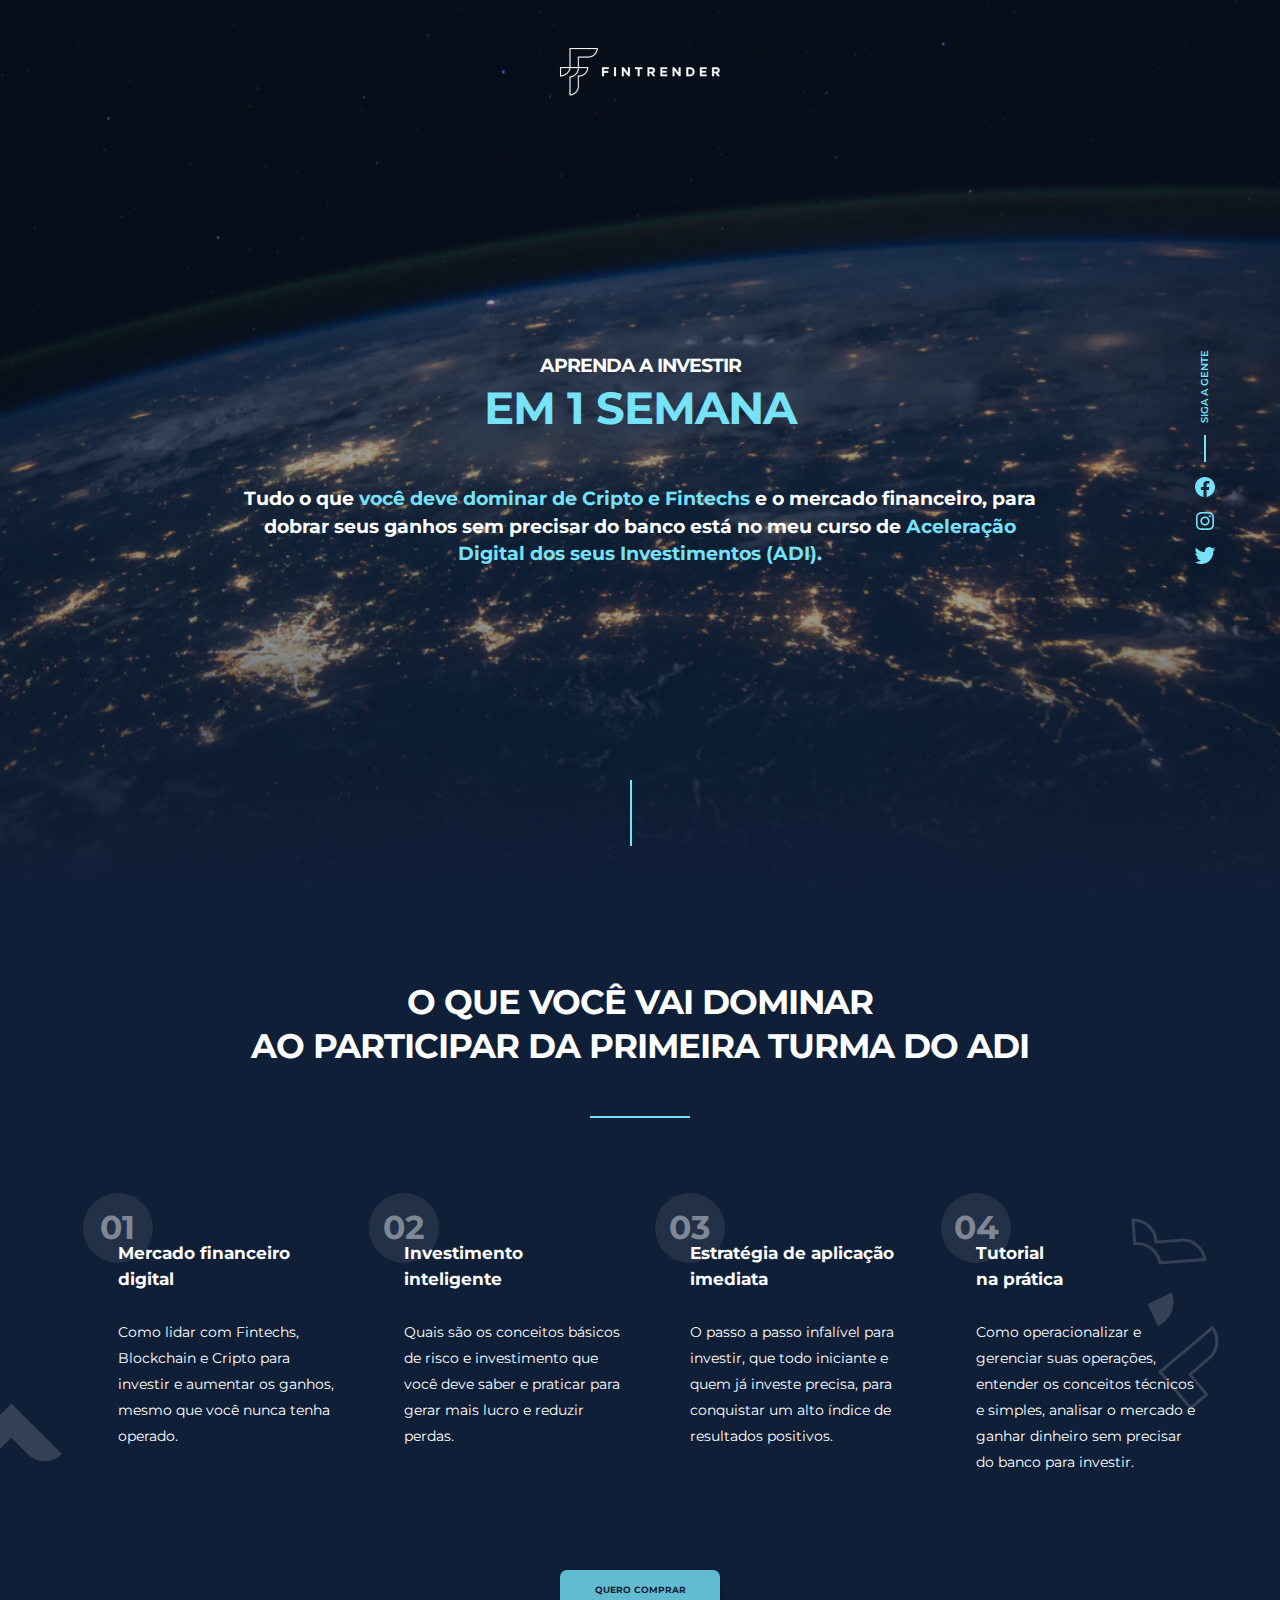
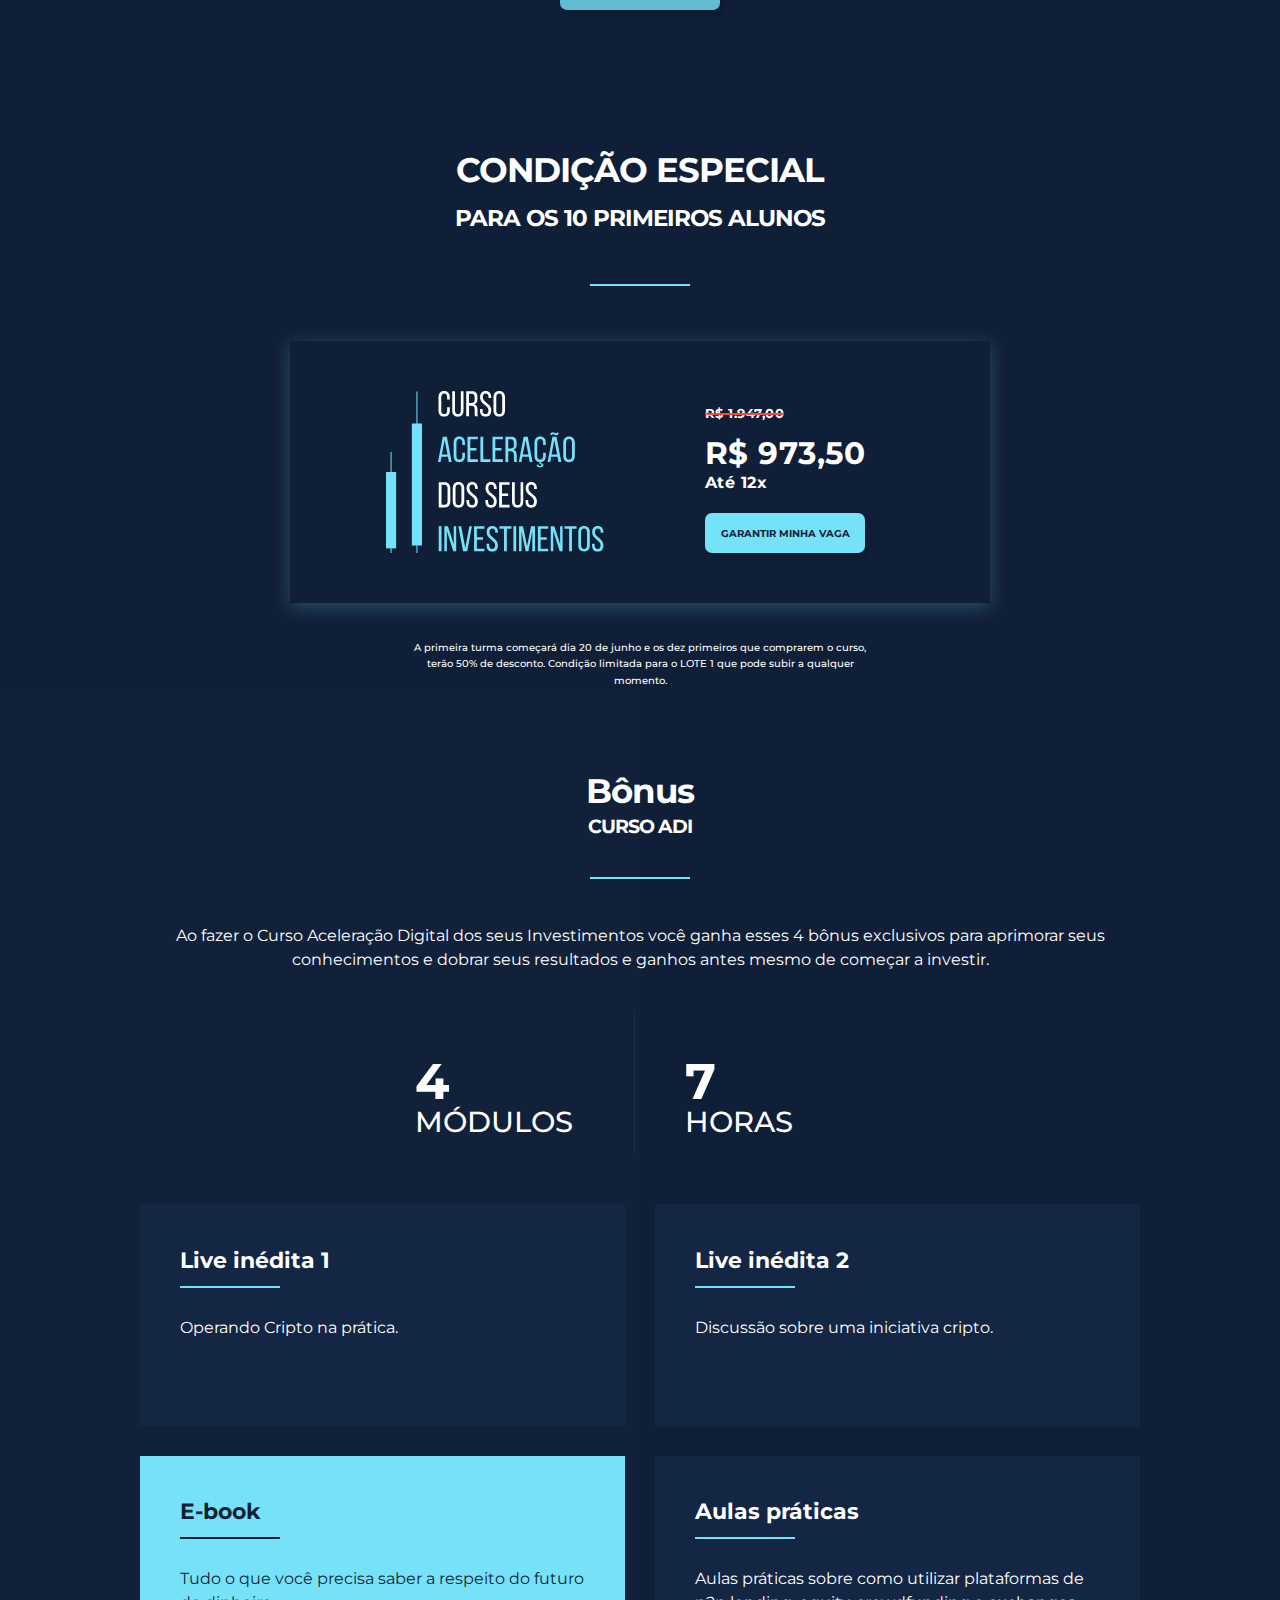
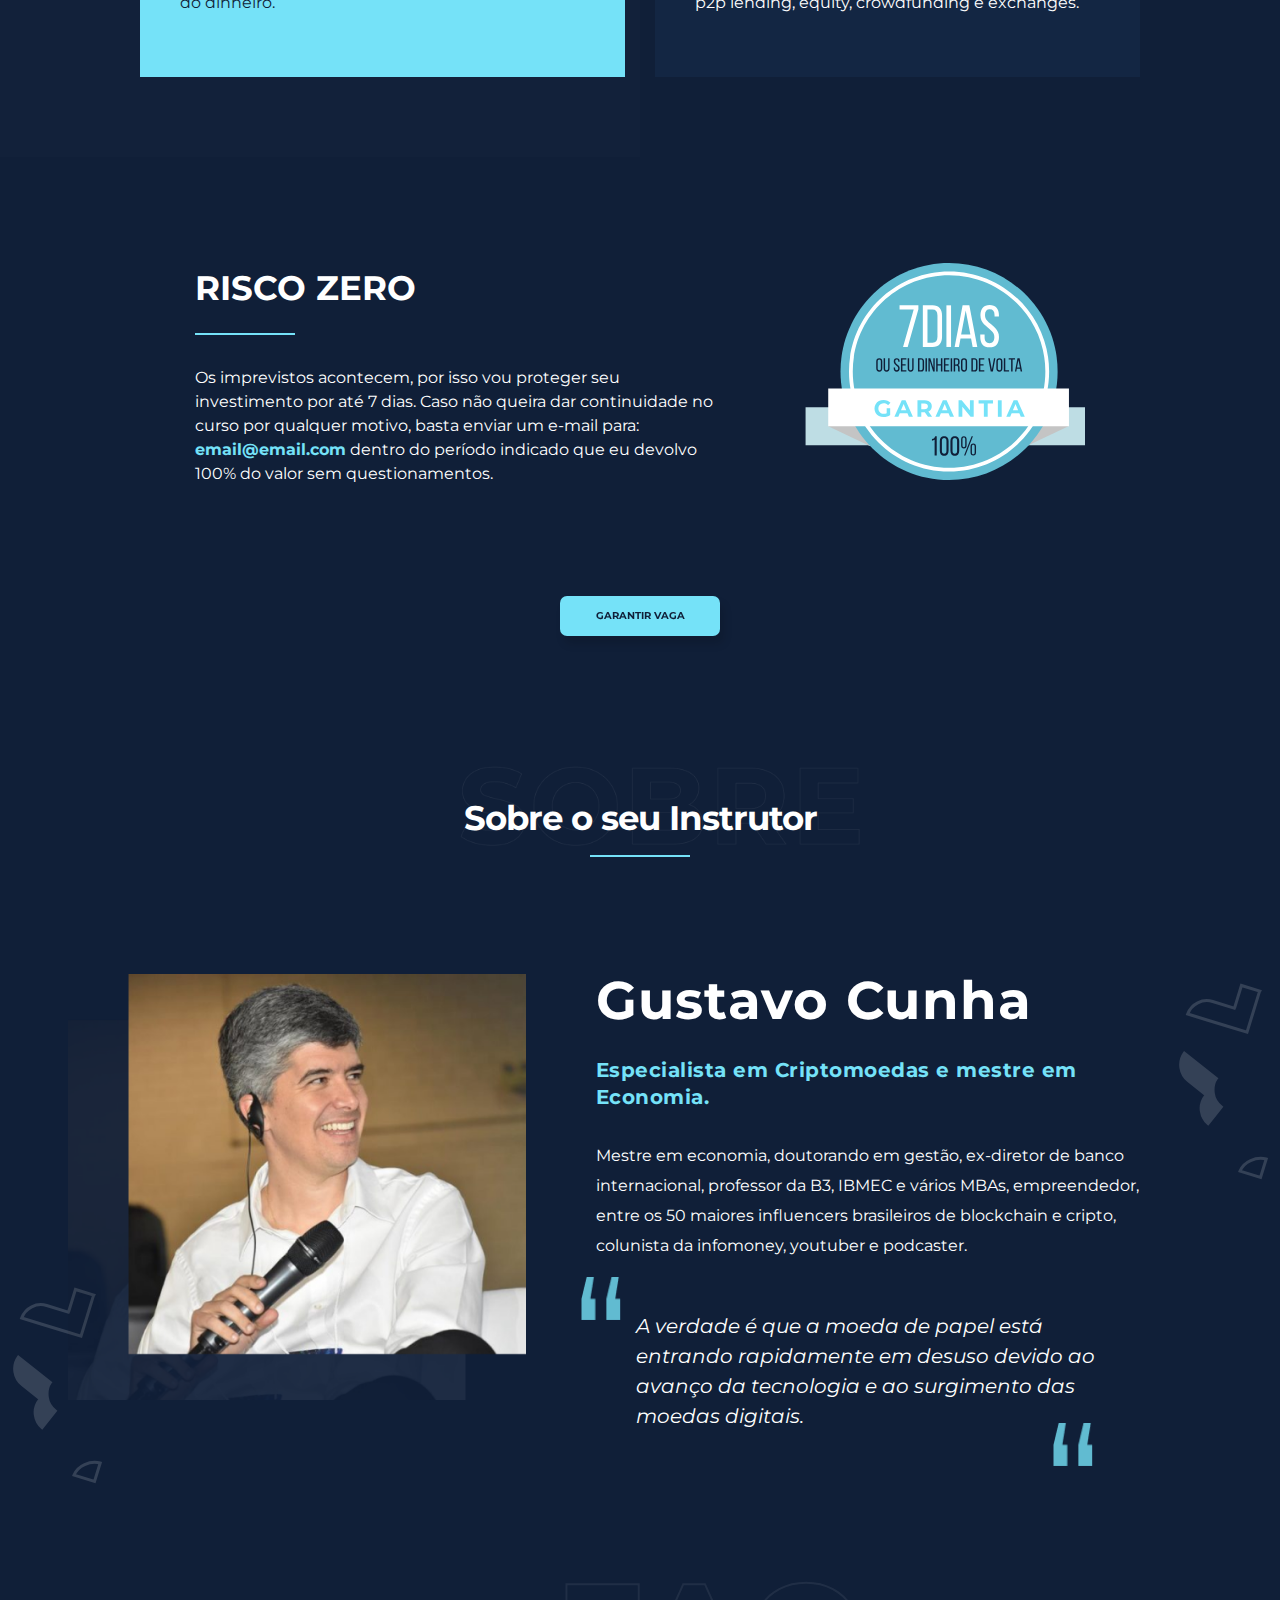
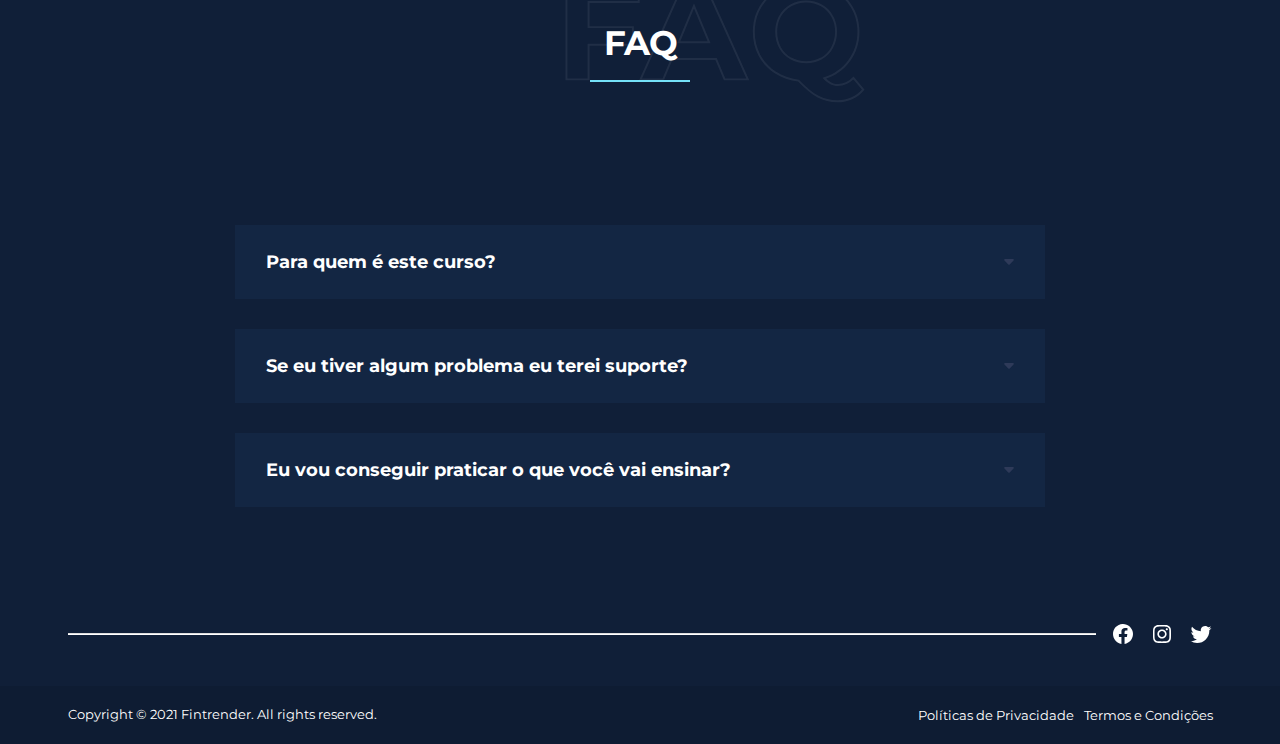
==== commit 0aa8a025: "chore: update" ====
--- a/index.html
+++ b/index.html
@@ -110,7 +110,7 @@
           </div>
           <div class="social-box">
             <ul>
-              <li><span>Nos Siga</span></li>
+              <li><span>SIGA A GENTE</span></li>
               <li><div class="separador"></div></li>
               <li class="facebook">
                 <a
@@ -178,14 +178,13 @@
             <svg width="2" height="66" viewBox="0 0 2 66" fill="none" xmlns="http://www.w3.org/2000/svg">
               <line x1="1" y1="4.37114e-08" x2="0.999997" y2="66" stroke="#75E2F8" stroke-width="2"/>
               </svg>
-              
           </div>
         </div>
         <a class="mask"></a>
       </section>
 
       <section id="info" class="moduleSteps-1">
-        <h1 class="wrap">O QUE VOCÊ VAI DOMINAR 
+        <h1 class="wrap">O QUE VOCÊ VAI DOMINAR<br>
           AO PARTICIPAR DA PRIMEIRA TURMA DO ADI
           </h1>
         <div class="wrap grid">
@@ -293,7 +292,7 @@
                 <h3>R$ 1.947,00</h3>
                 <h2>R$ 973,50</h2>
                 <p>Até 12x </p>
-                <a href="#">QUERO COMPRAR</a>
+                <a href="#">GARANTIR MINHA VAGA</a>
               </div>
             </div>
             
@@ -307,7 +306,7 @@
         <div class="bg-overlay"></div>
         <div class="wrap">
           <h1 class="wrap">Bônus<br>
-            CURSO ADI</h1>
+            <span>CURSO ADI</span></h1>
           <p class=subtitle>
             Ao fazer o Curso Aceleração Digital dos seus Investimentos você ganha esses 4 bônus exclusivos para aprimorar seus conhecimentos e dobrar seus resultados e ganhos antes mesmo de começar a investir.
           </p>
@@ -449,7 +448,7 @@
           
         </div>
         <div class="button">
-          <a href="#">QUERO COMPRAR</a>
+          <a href="#">GARANTIR VAGA</a>
         </div>
       </section>
 
@@ -565,7 +564,7 @@
               />
             </g>
           </svg>
-          <svg
+          <!-- <svg
             class="float3"
             width="206"
             height="209"
@@ -591,11 +590,118 @@
                 stroke-width="3"
               />
             </g>
+          </svg> -->
+        </div>
+      </section>
+
+      <!-- FAQ -->
+
+      <section id="masterclass" class="moduleFeature-1 faq">
+        <div class="wrap">
+          <img src="imgs/svg/faq.svg" alt="FAQ">
+          <h1 class="title">FAQ</h1>
+
+          <svg
+            class="float6"
+            width="314"
+            height="336"
+            viewBox="0 0 314 336"
+            fill="none"
+            xmlns="http://www.w3.org/2000/svg"
+          >
+            <g opacity="0.15">
+              <path
+                d="M150.644 132.13L149.529 132.62L150.019 133.734L159.552 155.433C164.384 166.43 159.715 179.209 149.201 184.537L131.114 143.37C136.705 140.559 139.608 136.269 141.7 130.74C143.908 125.072 143.373 119.012 141.05 113.118L162.525 103.683C164.513 109.015 164.374 114.75 162.49 119.745C160.481 125.06 156.366 129.616 150.644 132.13Z"
+                stroke="white"
+                stroke-width="3"
+              />
+              <path
+                d="M145.362 271.447L144.248 271.937L144.737 273.052L154.271 294.75C159.103 305.748 154.433 318.526 143.919 323.855L125.832 282.687C131.424 279.876 134.326 275.587 136.418 270.058C138.627 264.389 138.092 258.329 135.768 252.435L157.244 243C159.232 248.332 159.092 254.067 157.208 259.062C155.199 264.377 151.084 268.933 145.362 271.447Z"
+                fill="white"
+                stroke="#101F38"
+                stroke-width="3"
+              />
+              <path
+                d="M66.5282 86.1435L66.5694 86.0736L66.6106 86.0037L78.8077 65.3053L90.2218 45.9355L109.522 57.3084L129.87 69.2995L149.1 80.6312C142.525 90.5109 129.354 93.6776 119.074 87.6203L98.6557 75.5881L97.6068 74.97L96.9887 76.0189L84.3384 97.4865L66.0175 86.6904L66.5282 86.1435Z"
+                stroke="white"
+                stroke-width="3"
+              />
+              <path
+                d="M134.581 28.7194L149.618 13.6826L166.319 30.3838C162.014 34.1143 156.333 35.6638 150.536 35.2621C144.739 34.8604 138.885 32.5647 134.581 28.7194Z"
+                stroke="white"
+                stroke-width="3"
+              />
+            </g>
           </svg>
         </div>
       </section>
 
-      
+      <section id="faq" class="moduleFaq">
+        <!-- Faq -->
+        <div class="wrap box-cont">
+
+            <div class="accordion grid">
+                <div class="col100">
+
+                    <a href="#acc1" class="acc-heading item">
+                        <div class="header-acc">
+                            <span>Para quem é este curso?</span>
+                            <svg width="10" height="7" viewBox="0 0 10 7" fill="none" xmlns="http://www.w3.org/2000/svg">
+                                <path d="M4.29289 6.41789C4.68342 6.80842 5.31658 6.80842 5.70711 6.41789L9.54289 2.58211C10.1729 1.95214 9.72669 0.875 8.83579 0.875L1.16421 0.875C0.273308 0.875 -0.172858 1.95214 0.457107 2.58211L4.29289 6.41789Z" fill="#2E3A59"/>
+                                </svg>
+                        </div>
+
+                        <div id="acc1" class="acc-content">
+                            <div class="inner">
+                              <ul>
+                                <li>Investidores que estão preparados para investir, evoluir neste novo mercado e ganhar dinheiro com este conhecimento.</li>
+                                <li>Pessoas que querem entender sobre o futuro da moeda e serem protagonistas nesse processo.</li>
+                                <li>Pessoas que já investem e conhecem o mercado financeiro tradicional, mas buscam informações práticas de investimento no segmento de criptomoedas. </li>
+                                <li>Potenciais investidores no mercado cripto que querem entender o que é, benefícios e riscos de se fazer isso. </li>
+                                <li>Incomodados de modo geral com os serviços do mercado financeiro tradicional e que queiram tomar as rédeas dos seus investimentos, sem intermediários.</li>
+                              </ul>
+                            </div><!-- / .inner -->
+                        </div>
+                    </a><!-- / .item -->
+
+                    <a href="#acc2" class="acc-heading item">
+                        <div class="header-acc">
+                            <span>Se eu tiver algum problema eu terei suporte?</span>
+                            <svg width="10" height="7" viewBox="0 0 10 7" fill="none" xmlns="http://www.w3.org/2000/svg">
+                                <path d="M4.29289 6.41789C4.68342 6.80842 5.31658 6.80842 5.70711 6.41789L9.54289 2.58211C10.1729 1.95214 9.72669 0.875 8.83579 0.875L1.16421 0.875C0.273308 0.875 -0.172858 1.95214 0.457107 2.58211L4.29289 6.41789Z" fill="#2E3A59"/>
+                                </svg>
+                        </div>
+
+                        <div id="acc2" class="acc-content">
+                            <div class="inner">
+                                <p>
+                                  Sim, você poderá enviar um e-mail para  (aqui tem que ter um e-mail para suporte/dúvidas) com suas dúvidas, questionamentos e sugestões.
+                                </p>
+                            </div><!-- / .inner -->
+                        </div>
+                    </a><!-- / .item -->
+
+                    <a href="#acc6" class="acc-heading item">
+                        <div class="header-acc">
+                            <span>Eu vou conseguir praticar o que você vai ensinar?</span>
+                            <svg width="10" height="7" viewBox="0 0 10 7" fill="none" xmlns="http://www.w3.org/2000/svg">
+                                <path d="M4.29289 6.41789C4.68342 6.80842 5.31658 6.80842 5.70711 6.41789L9.54289 2.58211C10.1729 1.95214 9.72669 0.875 8.83579 0.875L1.16421 0.875C0.273308 0.875 -0.172858 1.95214 0.457107 2.58211L4.29289 6.41789Z" fill="#2E3A59"/>
+                                </svg>
+                        </div>
+
+                        <div id="acc6" class="acc-content">
+                            <div class="inner">
+                                <p>
+                                  Vai, pois todo o meu conhecimento e experiência estão inseridos ali nesses meus mais de 25 anos de mercado. Tendo em vista que já fui diretor de banco e tesoureiro. Logo, todo o aprendizado que você terá, será com informações retiradas da nata, ou seja, com total embasamento e prática.
+                                </p>
+                            </div><!-- / .inner -->
+                        </div>
+                    </a><!-- / .item -->
+                </div>
+            </div><!-- / .accordion -->
+
+        </div>
+    </section> <!-- /Faq -->
 
       
       <footer>
@@ -667,27 +773,6 @@
           </div>
         </div>
 
-        <div class="footer-container">
-          <div class="wrap grid">
-            <div class="logo-footer">
-              <img src="imgs/logo.png" />
-            </div>
-            <div class="nav-footer">
-              <ul>
-                <li class="itemNav menu-item">
-                  <a class="" href="#masterclass">A MasterClass</a>
-                </li>
-                <li class="itemNav menu-item">
-                  <a href="#especialista">O Mestre</a>
-                </li>
-                <li class="itemNav menu-item">
-                  <a href="#info">MAIS INFORMAÇÕES</a>
-                </li>
-              </ul>
-            </div>
-          </div>
-        </div>
-
         <div class="copy-box">
           <div class="wrap">
             <p>Copyright © 2021 Fintrender. All rights reserved.</p>
@@ -705,6 +790,7 @@
     </div>
 
     <script src="js/main-1.0.1.js"></script>
+    <script src="js/index.js"></script>
     <!-- <script>
       (function () {
         var headerScroll = getId('form-sticker'),
--- a/css/styles-1.0.2.css
+++ b/css/styles-1.0.2.css
@@ -1390,6 +1390,7 @@
 footer .copy-box {
   width: 100%;
   margin: 0;
+  margin-top: 40px;
   padding: 20px 0px;
   background: #0e1c33;
 }
@@ -1789,6 +1790,7 @@
   letter-spacing: 2.5%;
   font-weight: 700;
   margin-top: 50px;
+  padding: 0px 10px;
 }
 
 @media only screen and (max-width: 559px) {
@@ -1927,9 +1929,10 @@
 }
 
 .moduleHero .social-box ul li span {
-  -webkit-transform: rotate(90deg);
-          transform: rotate(90deg);
+  -webkit-transform: rotate(-90deg);
+          transform: rotate(-90deg);
   display: inline-block;
+  font-size: 10px;
   width: 85px;
   position: absolute;
   text-transform: uppercase;
@@ -2135,9 +2138,11 @@
   padding: 15px;
   color: #101f38;
   font-weight: 700;
-  border-radius: 10px;
   font-size: 0.62rem;
   margin-top: -2px;
+  -webkit-box-shadow: 4px 8px 8px rgba(0, 0, 0, 0.13);
+          box-shadow: 4px 8px 8px rgba(0, 0, 0, 0.13);
+  border-radius: 7px;
 }
 
 h2.footer {
@@ -2189,8 +2194,23 @@
   top: 17px;
 }
 
+.moduleFeature-1.faq .wrap {
+  position: relative;
+}
+
+.moduleFeature-1.faq .wrap img {
+  width: 100%;
+  max-width: 300px;
+  position: absolute;
+  top: -40px;
+  left: 50%;
+  -webkit-transform: translateX(-25%);
+          transform: translateX(-25%);
+}
+
 .moduleFeature-2 {
   z-index: 1;
+  margin-bottom: 40px;
 }
 
 .moduleFeature-2 .wrap {
@@ -2407,13 +2427,18 @@
 }
 
 .moduleFeature-3 .wrap h1 {
-  font-size: 22px;
-  line-height: 30px;
-  margin: 0;
+  font-size: 32px;
+  line-height: 32px;
   text-align: left;
   margin: 0 auto 45px;
   position: relative;
   margin-bottom: 1em;
+}
+
+.moduleFeature-3 .wrap h1 span {
+  display: block;
+  font-size: 19px;
+  margin-top: -8px;
 }
 
 @media only screen and (min-width: 750px) {
@@ -2422,7 +2447,7 @@
     text-align: center;
     font-size: 34px;
     line-height: 44px;
-    margin-bottom: 105px;
+    margin-bottom: 75px;
   }
   .moduleFeature-3 .wrap h1::after {
     content: "";
@@ -2430,7 +2455,7 @@
     height: 2px;
     background-color: #75E2F8;
     position: absolute;
-    bottom: -50px;
+    bottom: -30px;
     left: 50%;
     -webkit-transform: translateX(-50%);
             transform: translateX(-50%);
@@ -2486,7 +2511,7 @@
       -ms-flex-align: start;
           align-items: flex-start;
   width: 100%;
-  max-width: 210px;
+  max-width: 240px;
   border-right: 1px solid rgba(224, 233, 237, 0.06);
 }
 
@@ -2514,9 +2539,9 @@
   -webkit-box-align: start;
       -ms-flex-align: start;
           align-items: flex-start;
-  padding-left: 10px;
-  width: 100%;
-  max-width: 210px;
+  padding-left: 50px;
+  width: 100%;
+  max-width: 230px;
 }
 
 .moduleFeature-3 .wrap .modulos-grid .modulo-title .modulo-hora h2 {
@@ -2759,11 +2784,13 @@
   color: #101f38;
   padding: 20px 30px;
   font-size: 10px;
-  border-radius: 10px;
   margin-top: 40px;
   font-weight: 700;
   position: relative;
   z-index: 99;
+  -webkit-box-shadow: 4px 8px 8px rgba(0, 0, 0, 0.13);
+          box-shadow: 4px 8px 8px rgba(0, 0, 0, 0.13);
+  border-radius: 7px;
 }
 
 @media only screen and (max-width: 559px) {
@@ -2827,6 +2854,7 @@
       -ms-flex-pack: center;
           justify-content: center;
   width: 100%;
+  margin-bottom: 58px;
 }
 
 .moduleSteps-1 .button a {
@@ -2844,11 +2872,13 @@
       -ms-flex-align: center;
           align-items: center;
   background-color: #61BBD1;
-  border-radius: 7px;
   font-size: 9px;
   font-weight: 700;
   line-height: 10.97px;
   letter-spacing: 24.5%;
+  -webkit-box-shadow: 4px 8px 8px rgba(0, 0, 0, 0.13);
+          box-shadow: 4px 8px 8px rgba(0, 0, 0, 0.13);
+  border-radius: 7px;
 }
 
 .moduleSteps-1 .step-box {
@@ -2929,6 +2959,165 @@
   .moduleSteps-1 .step-box {
     width: 25%;
   }
+}
+
+.moduleFaq {
+  position: relative;
+  margin-top: 100px;
+}
+
+@media only screen and (min-width: 750px) {
+  .moduleFaq {
+    padding-top: 40px;
+    padding-bottom: 40px;
+  }
+}
+
+.moduleFaq .wave-faq {
+  position: absolute;
+  top: 0;
+  z-index: 0;
+  left: 50%;
+  -webkit-transform: translate(-50%, 0);
+  transform: translate(-50%, 0);
+}
+
+.moduleFaq .box-cont {
+  width: 100%;
+  max-width: 900px;
+  margin: 0 auto;
+}
+
+.moduleFaq .title {
+  width: 100%;
+  height: auto;
+  font-family: 'Montserrat';
+  font-style: normal;
+  font-weight: 300;
+  font-size: 36px;
+  line-height: 57px;
+  /* identical to box height, or 158% */
+  text-align: center;
+  color: #ffffff;
+  margin-top: 40px;
+  margin-bottom: 20px;
+}
+
+@media only screen and (min-width: 750px) {
+  .moduleFaq .title {
+    font-size: 48px;
+    line-height: 57px;
+  }
+}
+
+.moduleFaq .subtitle {
+  font-family: 'Montserrat';
+  font-style: normal;
+  font-weight: normal;
+  font-size: 18px;
+  line-height: 26px;
+  /* identical to box height, or 144% */
+  text-align: center;
+  color: #ffffff;
+  margin-bottom: 60px;
+}
+
+.moduleFaq .accordion {
+  width: 100%;
+  margin: auto;
+}
+
+@media only screen and (max-width: 750px) {
+  .moduleFaq .accordion .col50 {
+    padding: 0;
+  }
+}
+
+.moduleFaq .accordion .acc-heading {
+  -webkit-box-align: center;
+      -ms-flex-align: center;
+          align-items: center;
+  background: #132643;
+  border-radius: 0px;
+  margin-bottom: 30px;
+  padding: 0;
+  border: none;
+  display: block;
+  -webkit-transition: all .2s ease-in-out;
+  transition: all .2s ease-in-out;
+  border: 1px solid #132643;
+  cursor: default;
+}
+
+.moduleFaq .accordion .acc-heading .header-acc {
+  font-family: 'Montserrat';
+  font-style: normal;
+  font-weight: bold;
+  font-size: 18px;
+  line-height: 22px;
+  /* identical to box height */
+  /* CTA & Texto */
+  color: #ffffff;
+  -webkit-transition: all .2s ease-in-out;
+  transition: all .2s ease-in-out;
+  padding: 25px 30px;
+  display: -webkit-box;
+  display: -ms-flexbox;
+  display: flex;
+  -webkit-box-pack: justify;
+      -ms-flex-pack: justify;
+          justify-content: space-between;
+  cursor: pointer;
+  -webkit-box-align: center;
+      -ms-flex-align: center;
+          align-items: center;
+}
+
+.moduleFaq .accordion .acc-heading svg {
+  -webkit-transition: all .2s ease-in-out;
+  transition: all .2s ease-in-out;
+}
+
+.moduleFaq .accordion .acc-heading.active {
+  background: #132643;
+  margin-bottom: 35px;
+}
+
+.moduleFaq .accordion .acc-heading.active svg {
+  -webkit-transform: rotate(180deg);
+          transform: rotate(180deg);
+}
+
+.moduleFaq .accordion .acc-heading.active .header-acc {
+  padding: 35px 30px;
+}
+
+.moduleFaq .accordion .acc-heading .acc-content .inner {
+  padding: 0;
+  padding: 20px 30px;
+}
+
+.moduleFaq .accordion .acc-heading .acc-content .inner ul {
+  margin-top: 0;
+}
+
+.moduleFaq .accordion .acc-heading .acc-content .inner li, .moduleFaq .accordion .acc-heading .acc-content .inner p {
+  margin: 0;
+  cursor: auto;
+  font-family: 'Montserrat';
+  font-style: normal;
+  font-weight: normal;
+  font-size: 14px;
+  line-height: 22px;
+  /* or 157% */
+  /* Complementary text */
+  color: #ffffff;
+  letter-spacing: 0em;
+  text-align: left;
+}
+
+.moduleFaq .accordion .acc-heading .acc-content .inner li {
+  margin-bottom: 15px;
 }
 
 .moduleTransmissao {
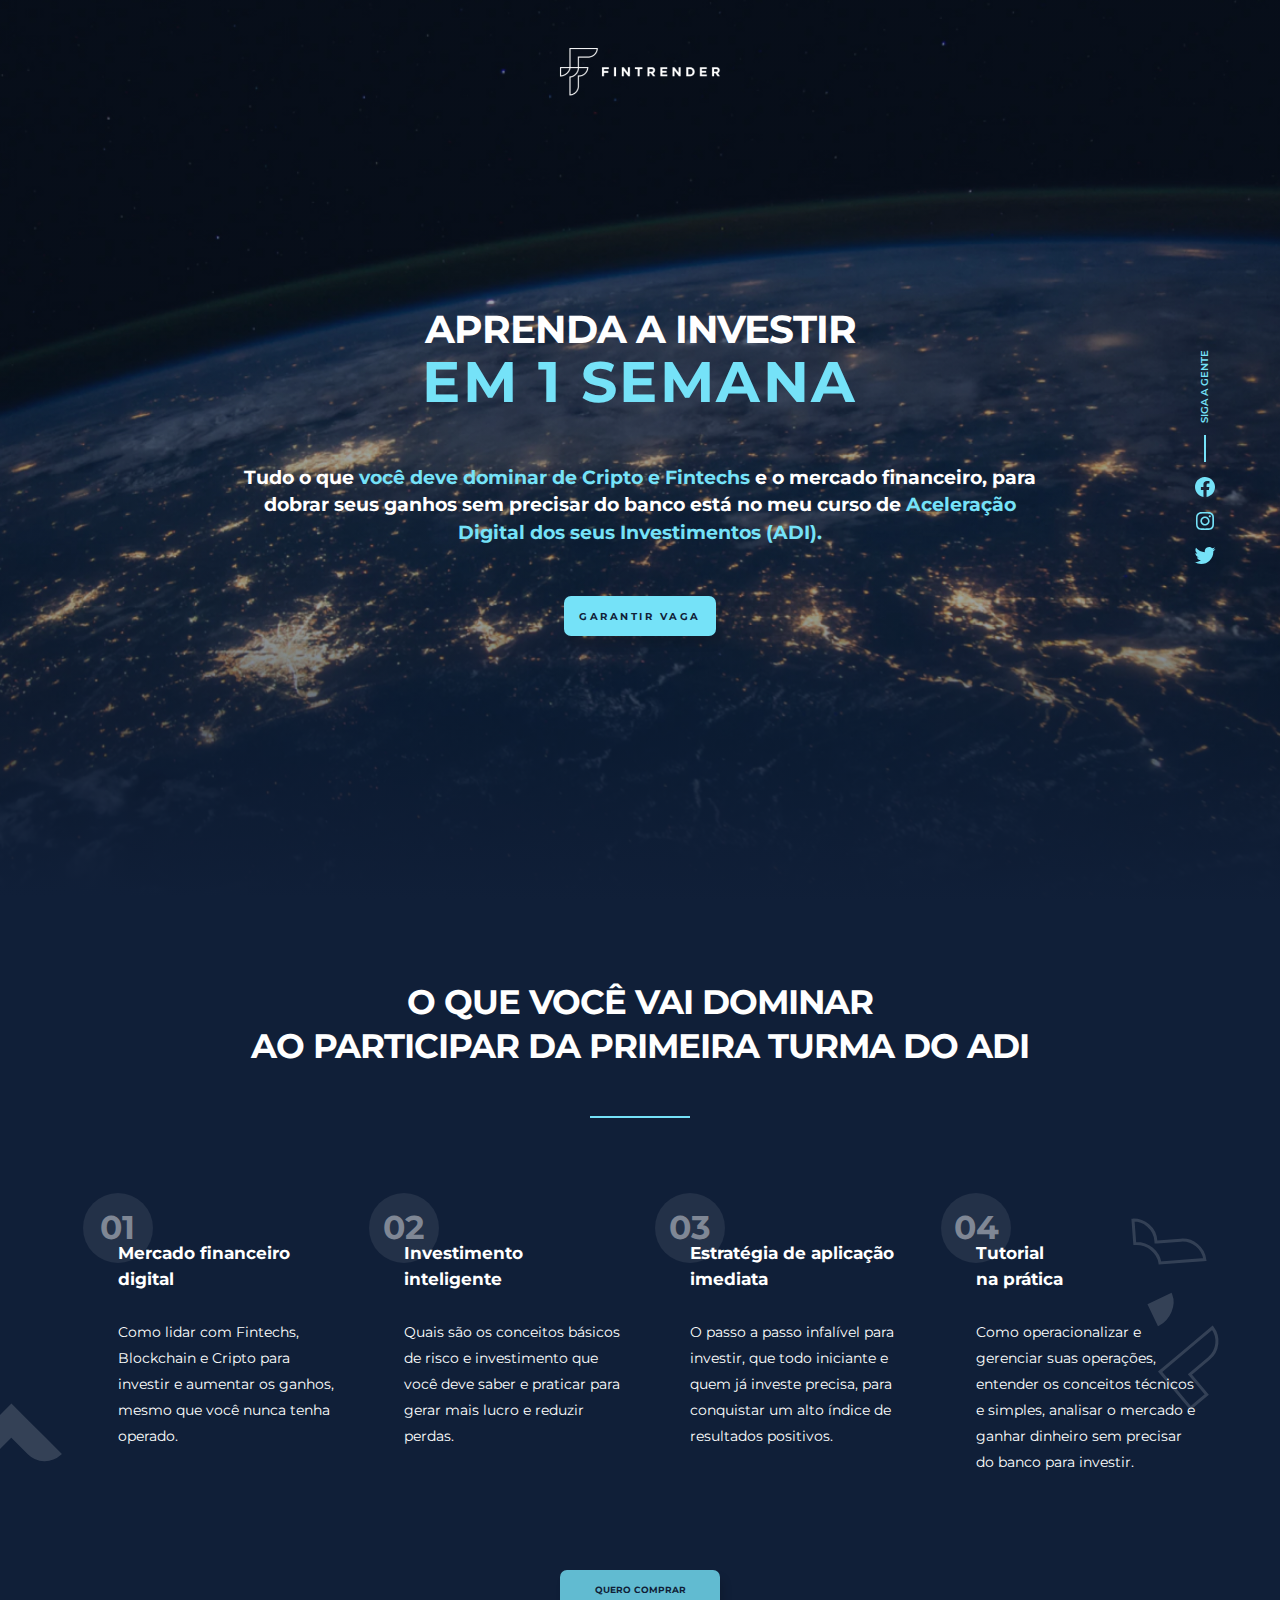
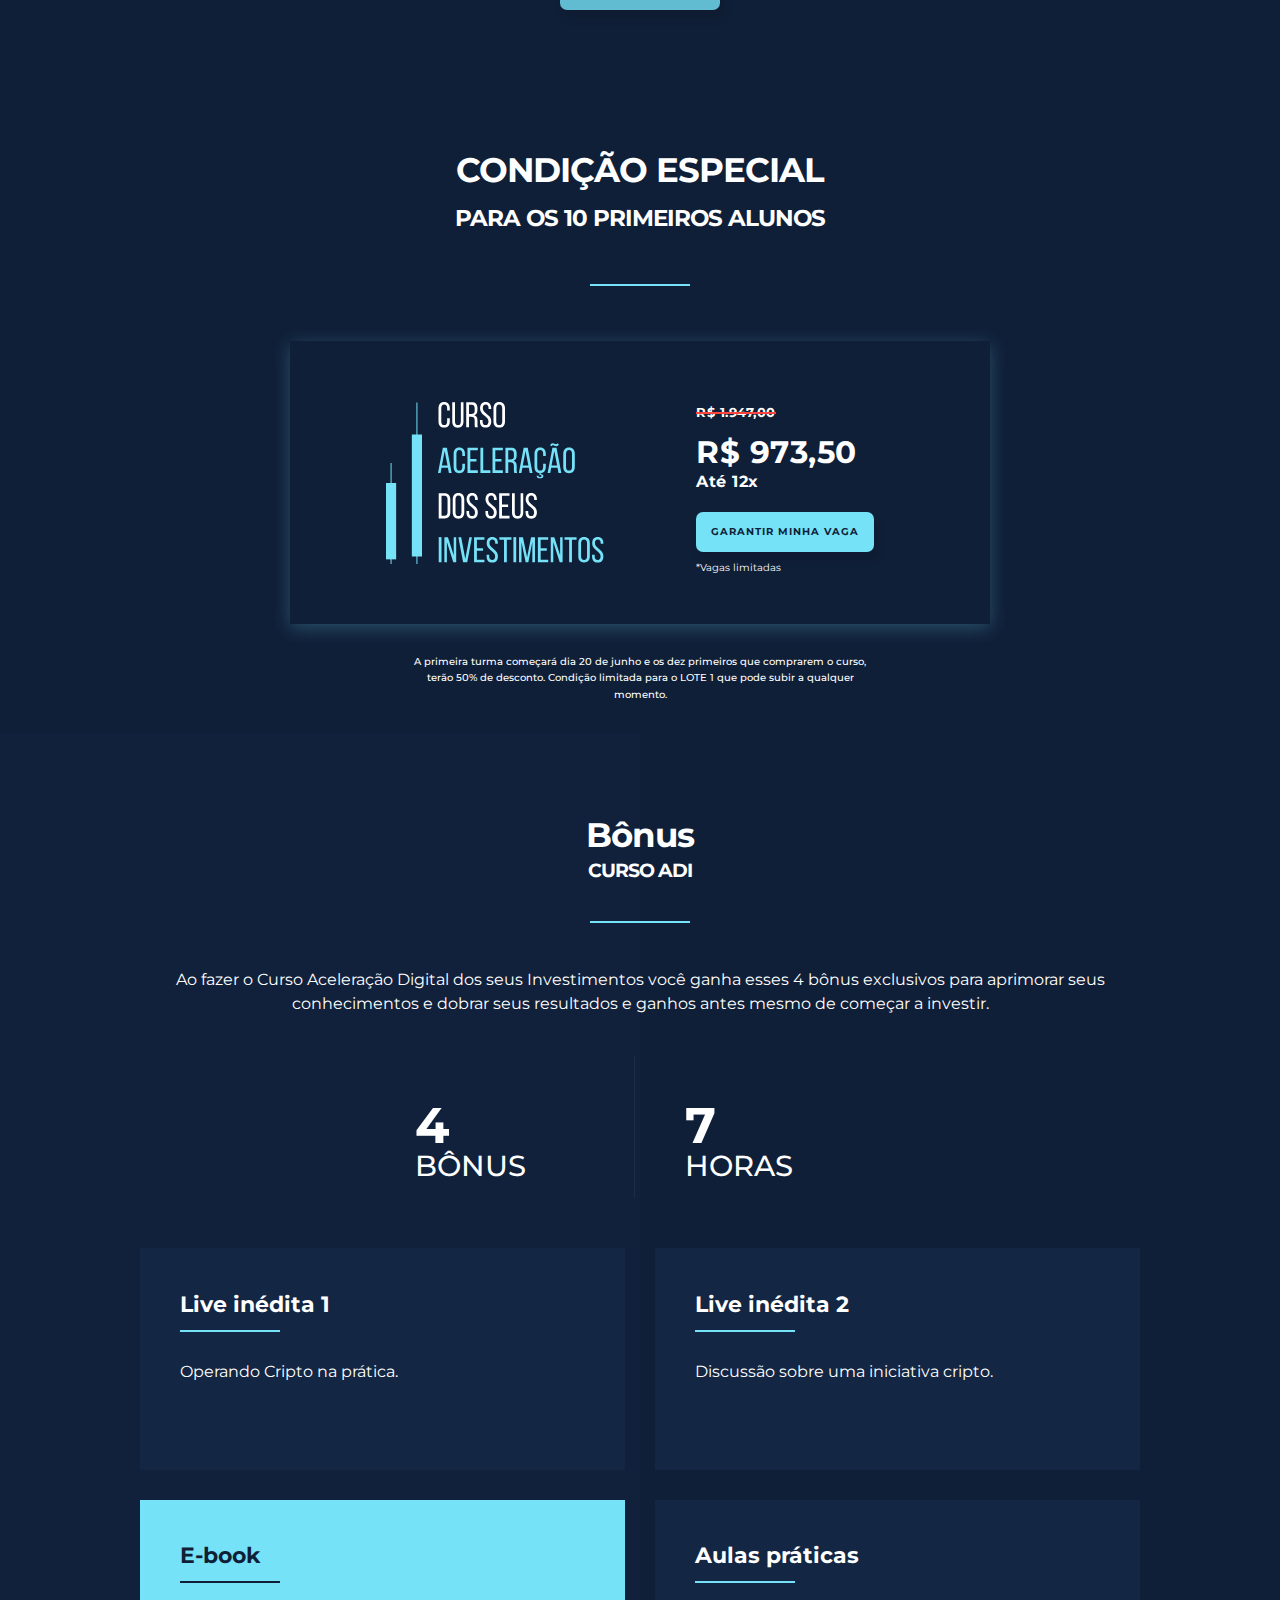
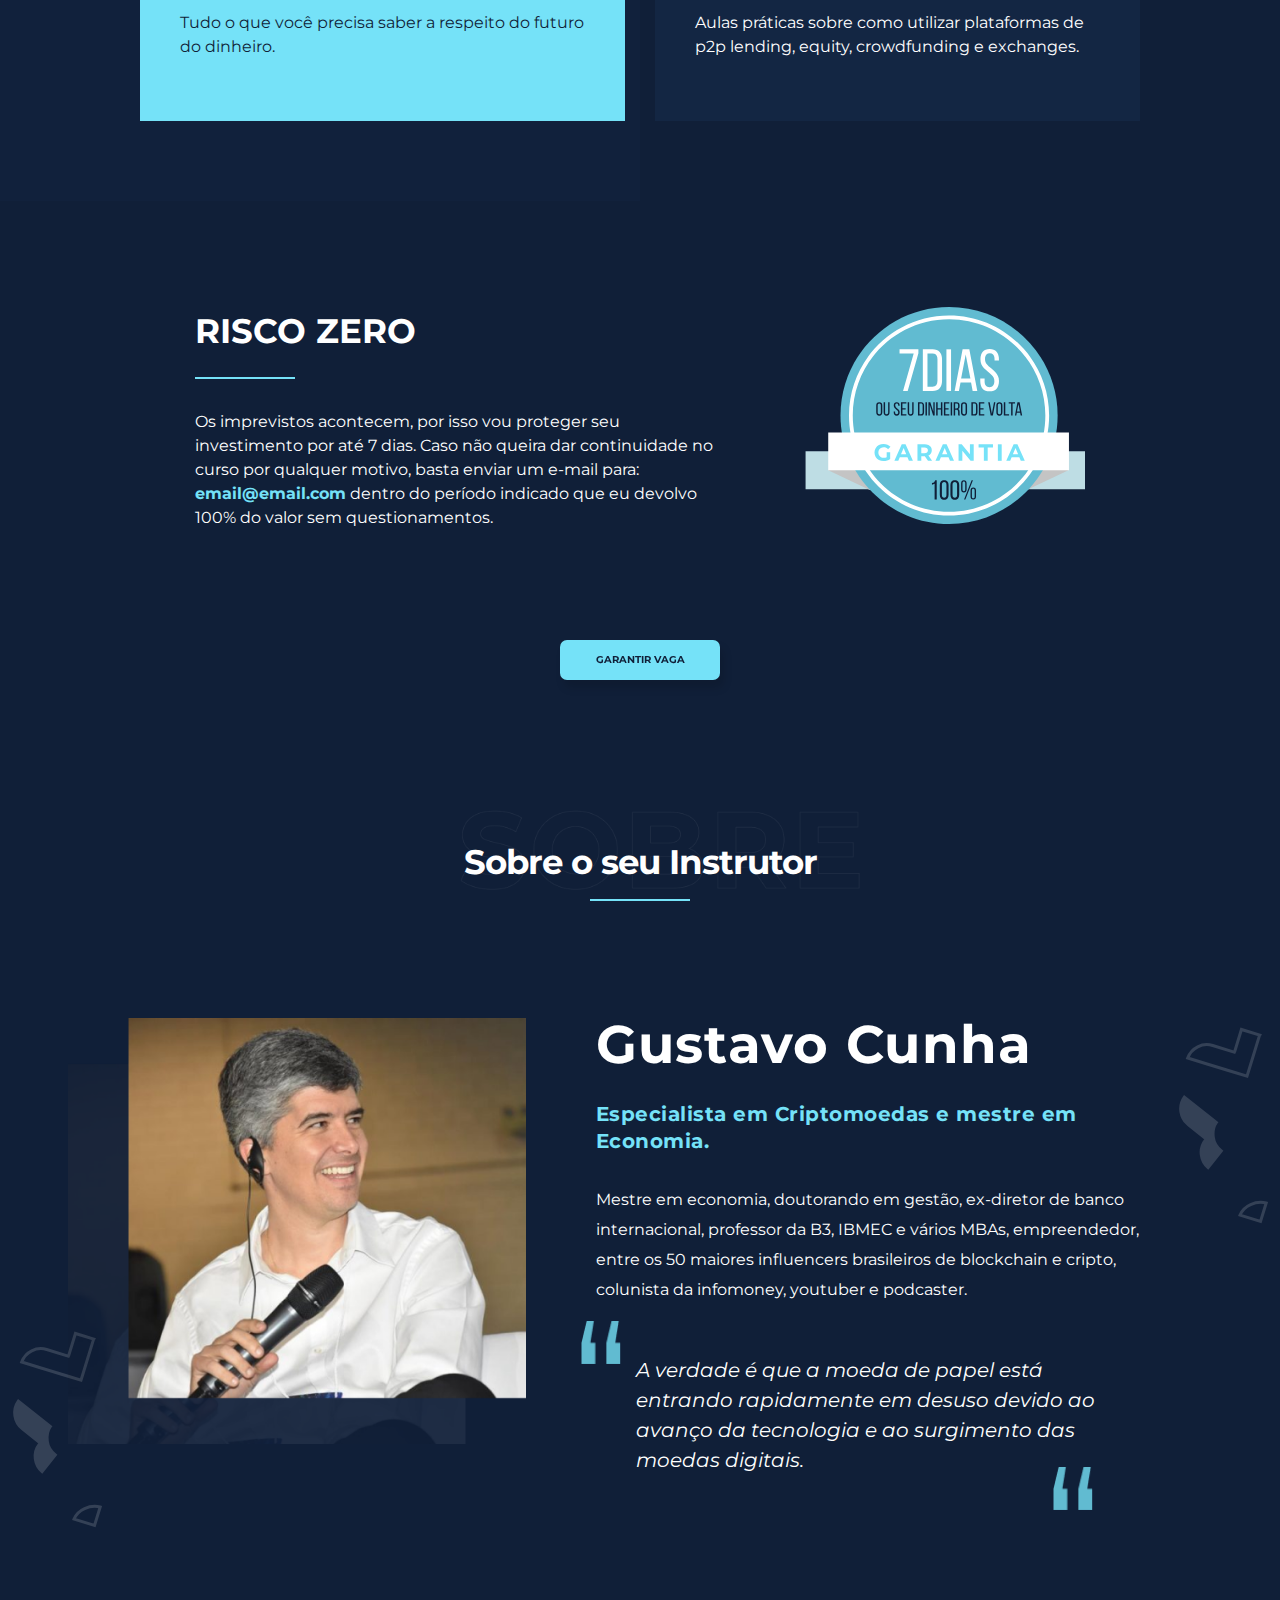
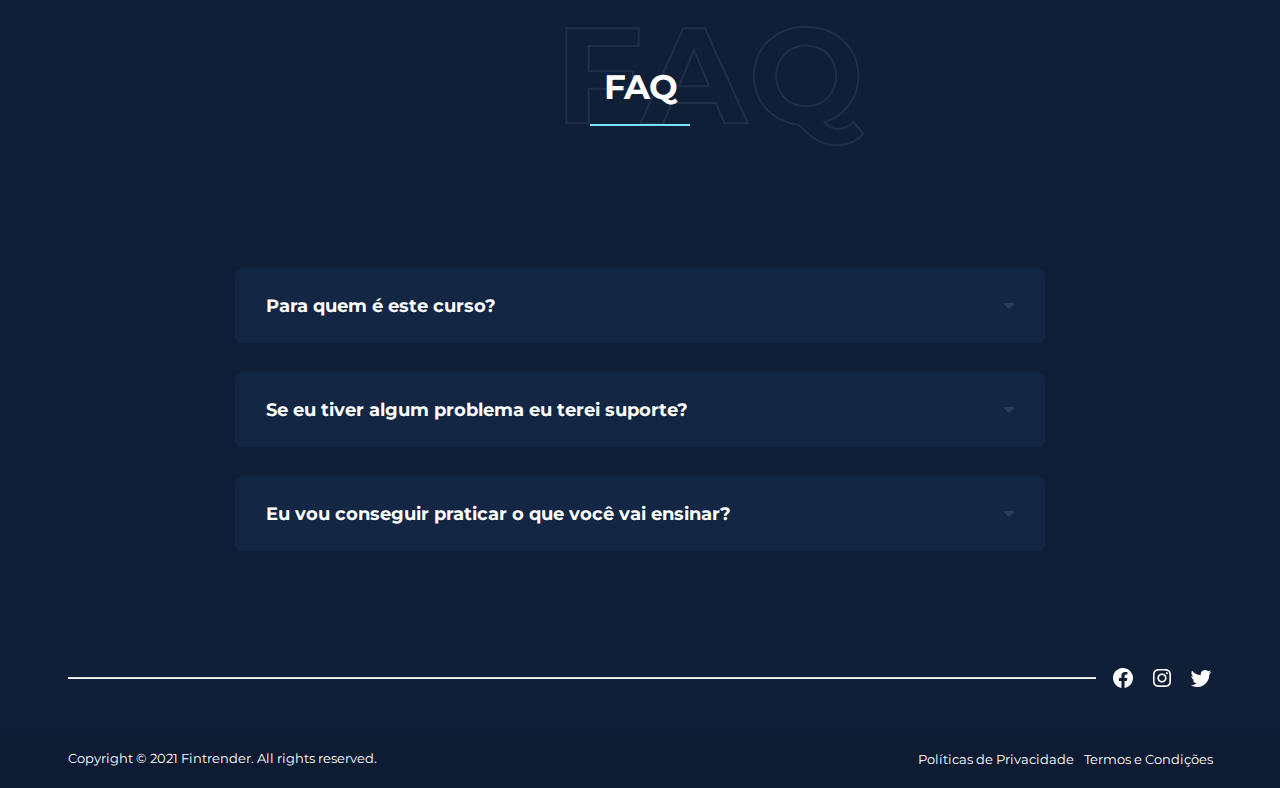
==== commit f68fa9b0: "chore: update" ====
--- a/index.html
+++ b/index.html
@@ -16,35 +16,33 @@
       name="viewport"
       content="width=device-width, initial-scale=1, maximum-scale=5"
     />
-    <meta name="description" content="WEBNAR FINTRENDER" />
+    <meta name="description" content="FINTRENDER" />
     <meta name="keywords" content="Sample, HTML5, CSS3" />
 
     <!-- Meta para Publicação do Facebook -->
     <meta property="og:locale" content="pt-br" />
     <meta
       property="og:url"
-      content="https://marketplace.istoe.com.br/landingcc/?origem=MADNET_ISTOE_FINTRENDER_LEAD_MASTERCLASS"
+      content="https://lp.fintrender.com/landingcc/?origem=MADNET_FOONE_FINTRENDER_CHECKOUT"
     />
     <meta property="og:title" content="Fintrender" />
     <meta property="og:site_name" content="Fintrender" />
-    <meta property="og:description" content="WEBNAR FINTRENDER" />
-    <meta property="og:image" content="imgs/placeholder-facebook-meta.jpg" />
+    <meta property="og:description" content="FINTRENDER" />
     <meta property="og:type" content="website" />
 
     <!-- Meta para Publicação do Twitter -->
     <meta name="twitter:site" content="@Fintrender" />
     <meta name="twitter:title" content="Fintrender" />
-    <meta name="twitter:description" content="WEBNAR FINTRENDER" />
+    <meta name="twitter:description" content="FINTRENDER" />
     <meta
       name="twitter:url"
-      content="https://marketplace.istoe.com.br/landingcc/?origem=MADNET_ISTOE_FINTRENDER_LEAD_MASTERCLASS"
+      content="https://lp.fintrender.com/landingcc/?origem=MADNET_FOONE_FINTRENDER_CHECKOUT"
     />
-    <meta name="twitter:image" content="imgs/placeholder-facebook-meta.jpg" />
     <meta name="twitter:card" content="summary" />
 
     <link
       rel="canonical"
-      href="https://marketplace.istoe.com.br/landingcc/?origem=MADNET_ISTOE_FINTRENDER_LEAD_MASTERCLASS"
+      href="https://lp.fintrender.com/landingcc/?origem=MADNET_FOONE_FINTRENDER_CHECKOUT"
     />
     <!-- Tag exclusiva da Home -->
     <link
@@ -174,10 +172,8 @@
               </li>
             </ul>
           </div>
-          <div class="mouse">
-            <svg width="2" height="66" viewBox="0 0 2 66" fill="none" xmlns="http://www.w3.org/2000/svg">
-              <line x1="1" y1="4.37114e-08" x2="0.999997" y2="66" stroke="#75E2F8" stroke-width="2"/>
-              </svg>
+          <div class="button">
+            <a href="#">GARANTIR VAGA</a>
           </div>
         </div>
         <a class="mask"></a>
@@ -293,6 +289,7 @@
                 <h2>R$ 973,50</h2>
                 <p>Até 12x </p>
                 <a href="#">GARANTIR MINHA VAGA</a>
+                <small>*Vagas limitadas</small>
               </div>
             </div>
             
@@ -349,7 +346,7 @@
             <div class="modulo-title">
               <div class="modulo-qntd">
                 <h2>4</h2>
-                <p>MÓDULOS</p>
+                <p>BÔNUS</p>
               </div>
               <div class="modulo-hora">
                 <h2>7</h2>
--- a/css/styles-1.0.2.css
+++ b/css/styles-1.0.2.css
@@ -580,10 +580,10 @@
   -webkit-box-ordinal-group: 3;
       -ms-flex-order: 2;
           order: 2;
-  max-width: 400px;
+  max-width: 180px;
   -webkit-transition: all 300ms ease-in-out;
   transition: all 300ms ease-in-out;
-  display: none;
+  display: block;
 }
 
 @media only screen and (min-width: 750px) {
@@ -1752,8 +1752,8 @@
 
 .moduleHero .text-content h1 {
   font-family: "Montserrat", sans-serif;
-  font-size: 19px;
-  line-height: 27.5px;
+  font-size: 39px;
+  line-height: 50.5px;
   letter-spacing: 2.5%;
   font-weight: 700;
   margin-top: 120px;
@@ -1769,9 +1769,9 @@
 
 .moduleHero .text-content h1 span {
   color: #75E2F8;
-  font-size: 45px;
+  font-size: 57px;
   line-height: 55.5px;
-  letter-spacing: 2.5%;
+  letter-spacing: 2.5px;
 }
 
 @media only screen and (max-width: 559px) {
@@ -1801,6 +1801,35 @@
 
 .moduleHero .text-content p span {
   color: #75E2F8;
+}
+
+.moduleHero .button {
+  display: -webkit-box;
+  display: -ms-flexbox;
+  display: flex;
+  -webkit-box-align: center;
+      -ms-flex-align: center;
+          align-items: center;
+  -webkit-box-pack: center;
+      -ms-flex-pack: center;
+          justify-content: center;
+  margin-top: 30px;
+}
+
+.moduleHero .button a {
+  width: 100%;
+  max-width: 162px;
+  height: 40px;
+  text-align: center;
+  background-color: #75E2F8;
+  padding: 15px;
+  color: #101f38;
+  font-weight: 700;
+  font-size: 0.62rem;
+  -webkit-box-shadow: 4px 8px 8px rgba(0, 0, 0, 0.13);
+          box-shadow: 4px 8px 8px rgba(0, 0, 0, 0.13);
+  border-radius: 7px;
+  letter-spacing: 2.5px;
 }
 
 .moduleHero .mask {
@@ -2070,7 +2099,7 @@
 @media only screen and (max-width: 768px) {
   .info-box .price {
     width: 100%;
-    max-width: 300px;
+    max-width: 400px;
     -webkit-box-orient: vertical;
     -webkit-box-direction: normal;
         -ms-flex-direction: column;
@@ -2130,8 +2159,17 @@
 }
 
 .info-box .price .text a {
-  width: 100%;
-  max-width: 162px;
+  display: -webkit-box;
+  display: -ms-flexbox;
+  display: flex;
+  -webkit-box-align: center;
+      -ms-flex-align: center;
+          align-items: center;
+  -webkit-box-pack: center;
+      -ms-flex-pack: center;
+          justify-content: center;
+  width: 100%;
+  max-width: 182px;
   height: 40px;
   text-align: center;
   background-color: #75E2F8;
@@ -2143,12 +2181,24 @@
   -webkit-box-shadow: 4px 8px 8px rgba(0, 0, 0, 0.13);
           box-shadow: 4px 8px 8px rgba(0, 0, 0, 0.13);
   border-radius: 7px;
+  letter-spacing: 1px;
+}
+
+@media only screen and (max-width: 560px) {
+  .info-box .price .text a {
+    font-size: 9px;
+  }
+}
+
+.info-box .price .text small {
+  margin-top: 10px;
+  font-size: 10px;
 }
 
 h2.footer {
   width: 100%;
   max-width: 470px;
-  margin: 37px auto 0 auto;
+  margin: 30px auto 30px auto;
   font-size: 10px;
   line-height: 16.19px;
   text-align: center;
@@ -2408,7 +2458,7 @@
 }
 
 .moduleFeature-3 .bg-overlay {
-  background-color: rgba(224, 233, 237, 0.01);
+  background-color: #11213C;
   position: absolute;
   width: 50%;
   top: 0px;
@@ -3038,7 +3088,7 @@
       -ms-flex-align: center;
           align-items: center;
   background: #132643;
-  border-radius: 0px;
+  border-radius: 7px;
   margin-bottom: 30px;
   padding: 0;
   border: none;
@@ -3090,6 +3140,11 @@
 
 .moduleFaq .accordion .acc-heading.active .header-acc {
   padding: 35px 30px;
+}
+
+.moduleFaq .accordion .acc-heading .acc-content {
+  -webkit-transition: all 0.3s ease-in-out;
+  transition: all 0.3s ease-in-out;
 }
 
 .moduleFaq .accordion .acc-heading .acc-content .inner {
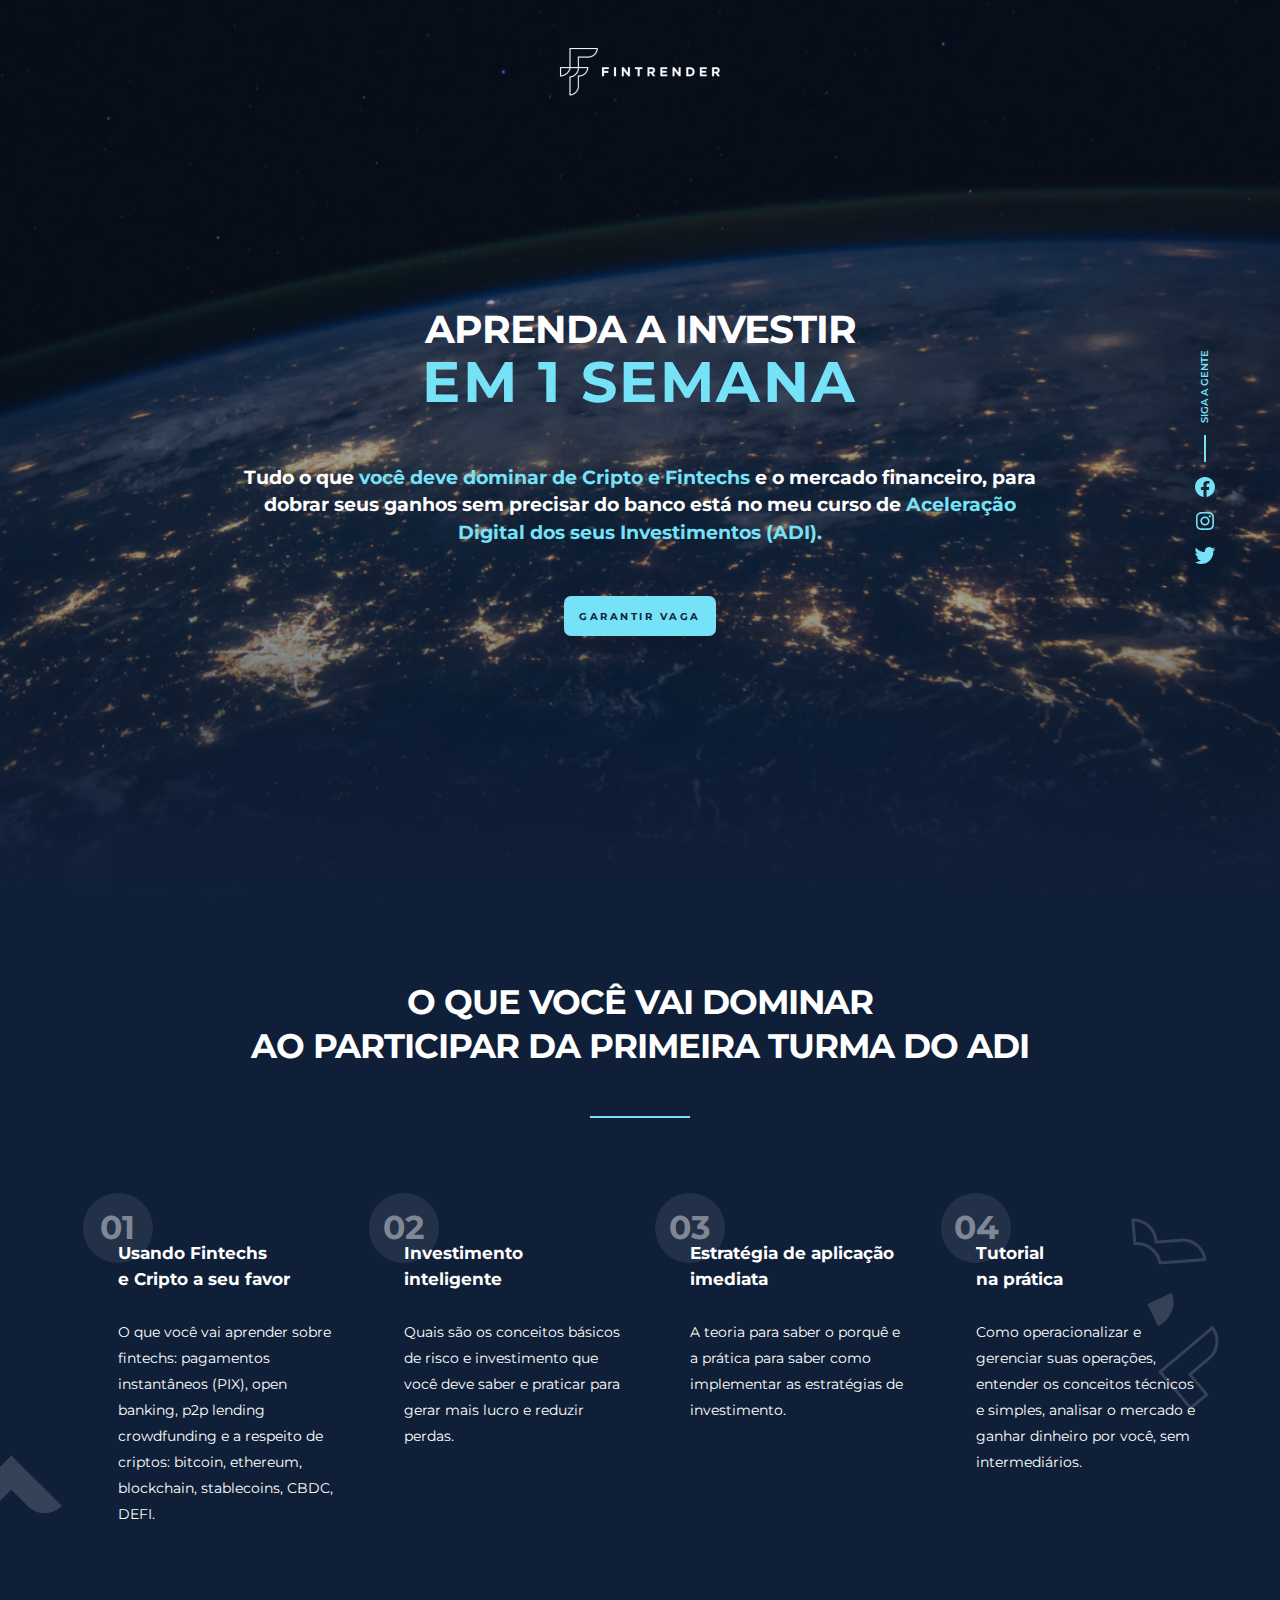
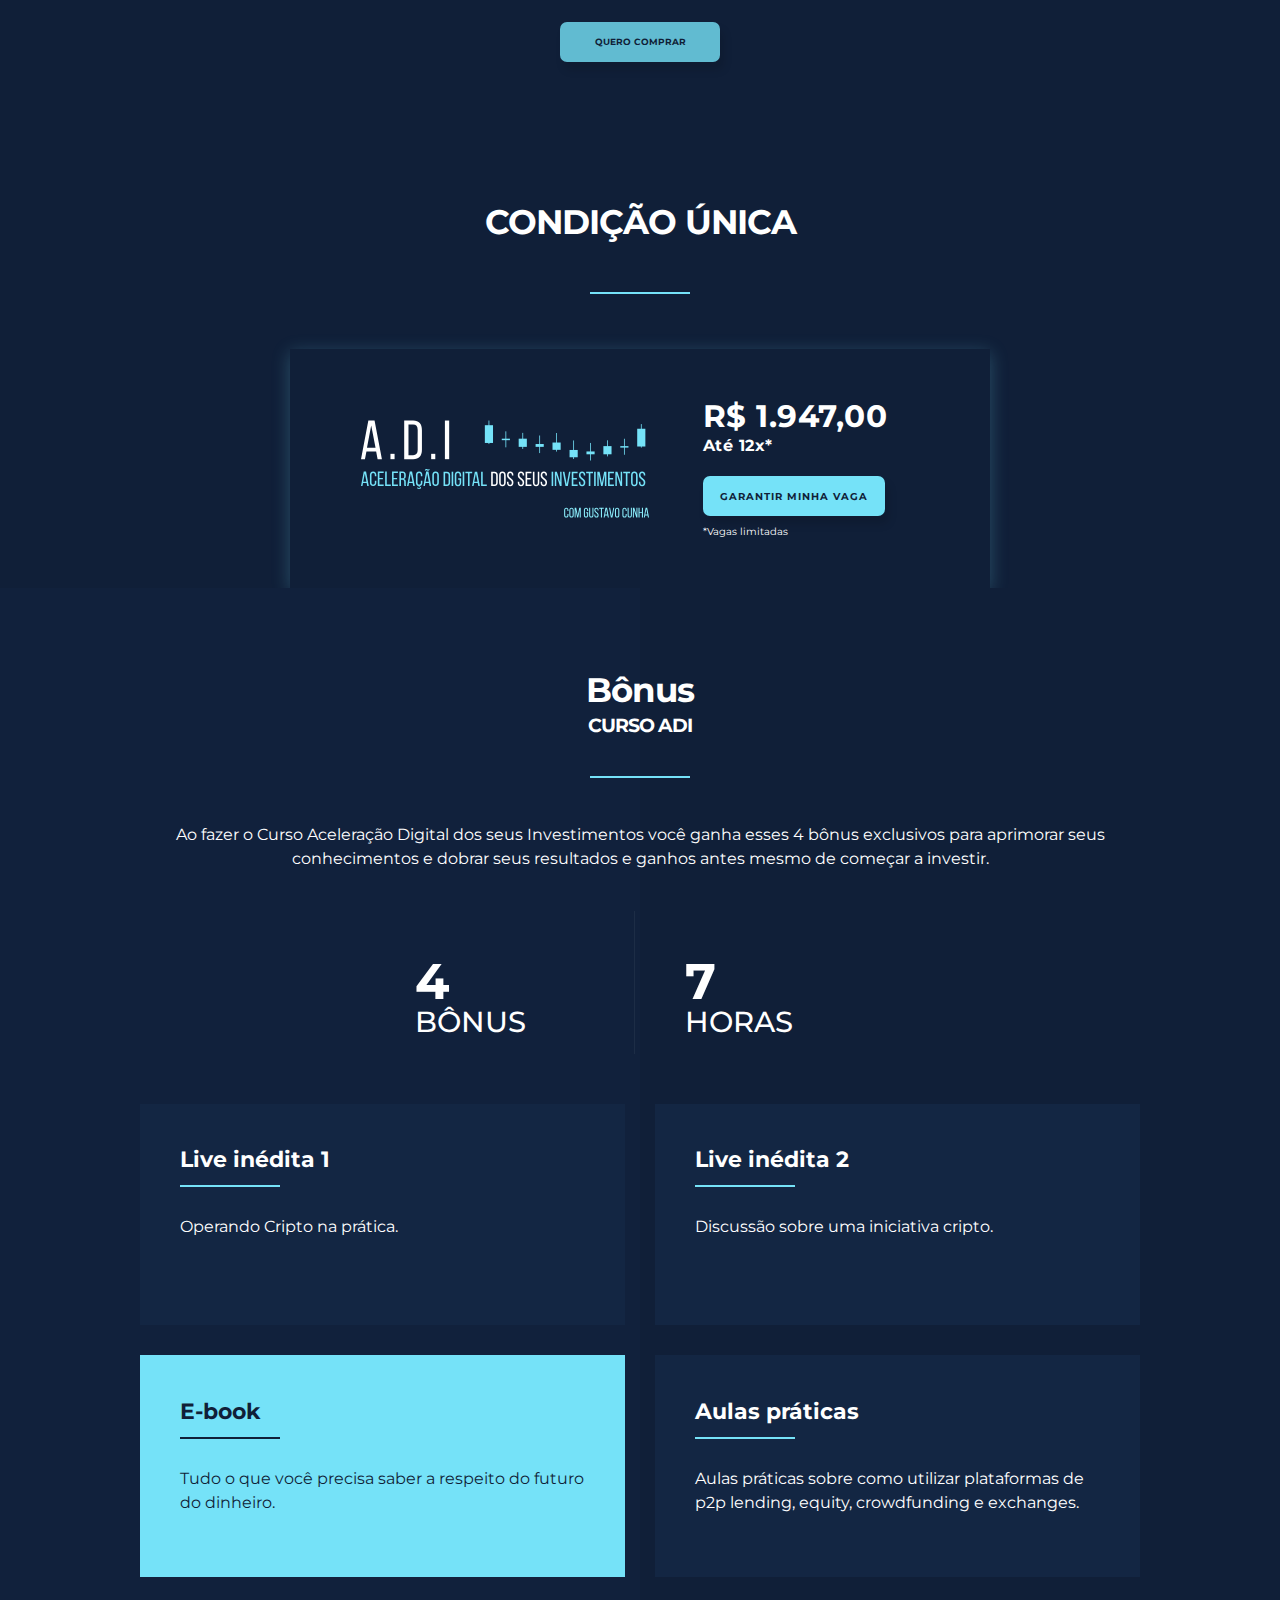
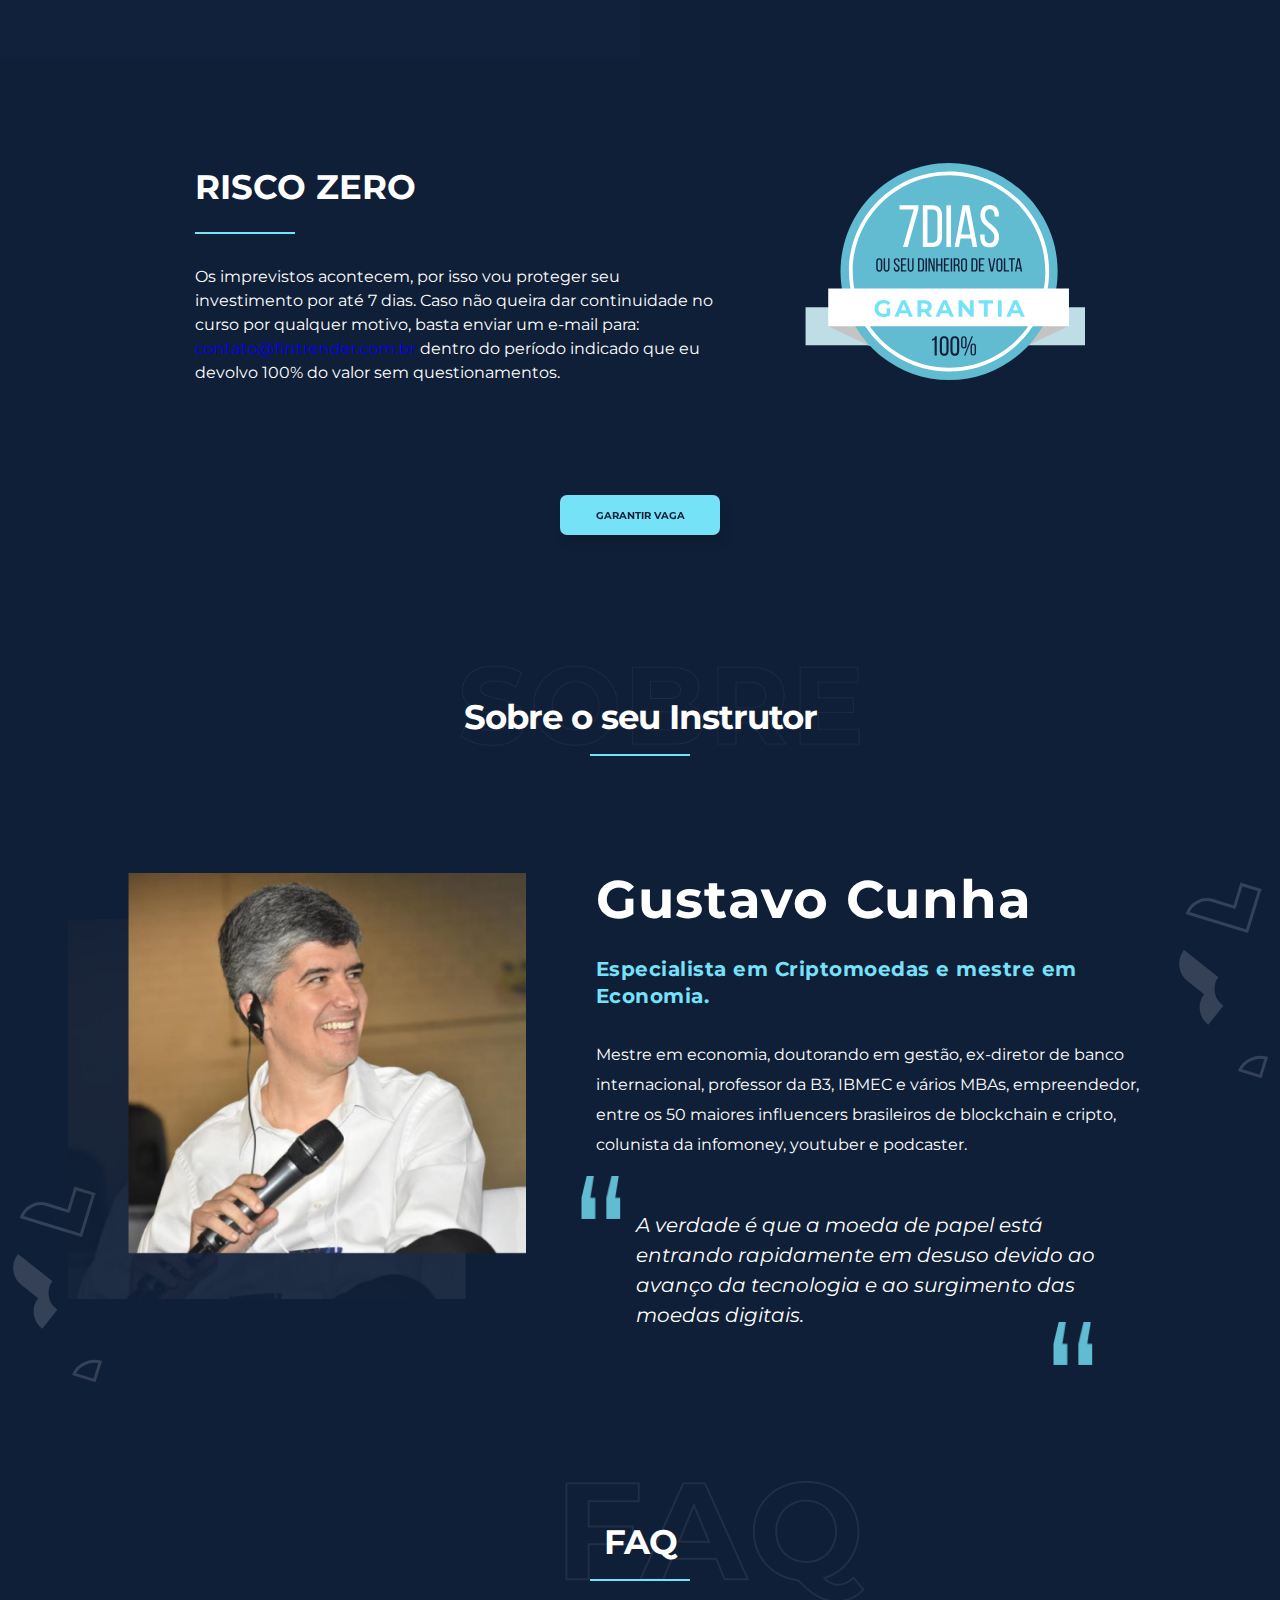
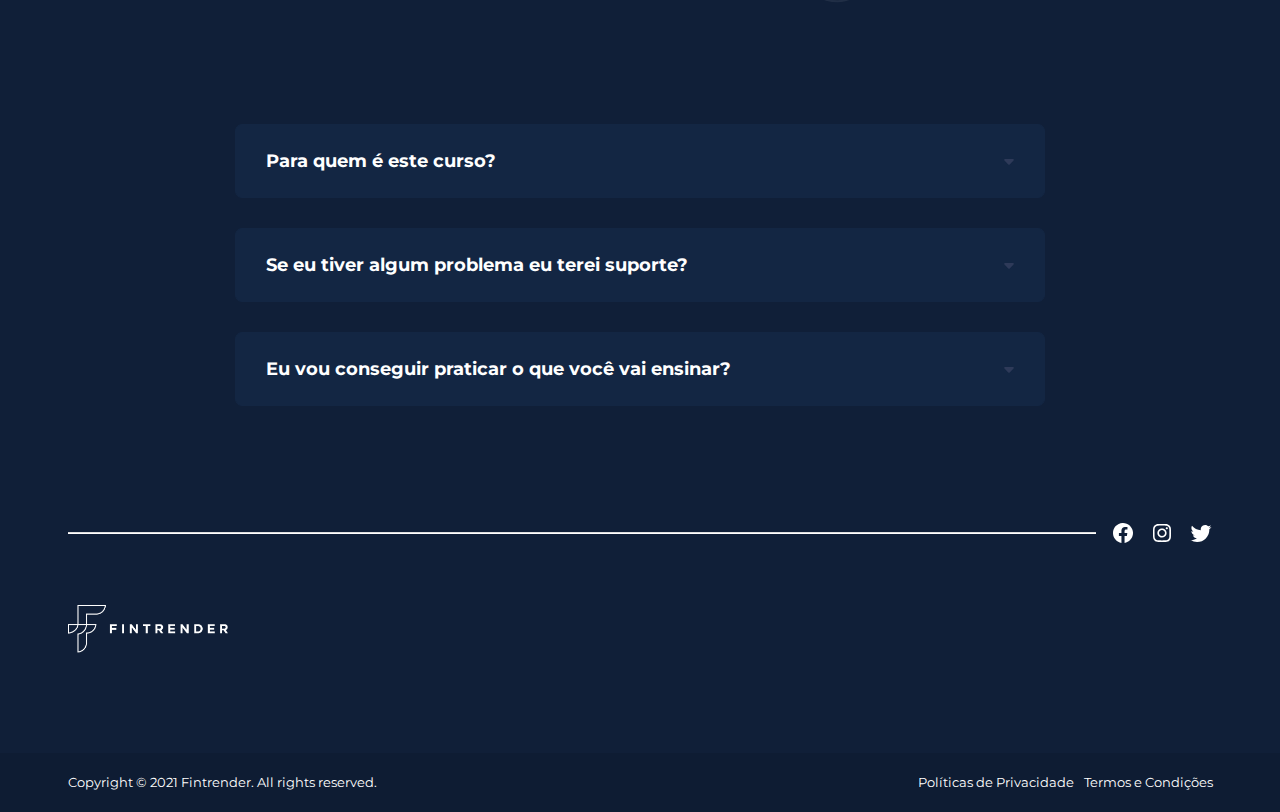
==== commit cad6c94b: "chore: update" ====
--- a/index.html
+++ b/index.html
@@ -11,7 +11,7 @@
     <meta http-equiv="X-UA-Compatible" content="IE=edge,chrome=1" />
 
     <!-- Meta para HTML puro -->
-    <title>Fintrender</title>
+    <title>Fintrender - Curso Aceleração Digital dos seus Investimentos</title>
     <meta
       name="viewport"
       content="width=device-width, initial-scale=1, maximum-scale=5"
@@ -23,26 +23,26 @@
     <meta property="og:locale" content="pt-br" />
     <meta
       property="og:url"
-      content="https://lp.fintrender.com/landingcc/?origem=MADNET_FOONE_FINTRENDER_CHECKOUT"
+      content="https://marketplace.istoe.com.br/landingcc/?origem=MADNET_ISTOE_FINTRENDER_CHECKOUT_VALORFULL"
     />
     <meta property="og:title" content="Fintrender" />
     <meta property="og:site_name" content="Fintrender" />
-    <meta property="og:description" content="FINTRENDER" />
+    <meta property="og:description" content="Curso Aceleração Digital dos seus Investimentos" />
     <meta property="og:type" content="website" />
 
     <!-- Meta para Publicação do Twitter -->
     <meta name="twitter:site" content="@Fintrender" />
     <meta name="twitter:title" content="Fintrender" />
-    <meta name="twitter:description" content="FINTRENDER" />
+    <meta name="twitter:description" content="Curso Aceleração Digital dos seus Investimentos" />
     <meta
       name="twitter:url"
-      content="https://lp.fintrender.com/landingcc/?origem=MADNET_FOONE_FINTRENDER_CHECKOUT"
+      content="https://marketplace.istoe.com.br/landingcc/?origem=MADNET_ISTOE_FINTRENDER_CHECKOUT_VALORFULL"
     />
     <meta name="twitter:card" content="summary" />
 
     <link
       rel="canonical"
-      href="https://lp.fintrender.com/landingcc/?origem=MADNET_FOONE_FINTRENDER_CHECKOUT"
+      href="https://marketplace.istoe.com.br/landingcc/?origem=MADNET_ISTOE_FINTRENDER_CHECKOUT_VALORFULL"
     />
     <!-- Tag exclusiva da Home -->
     <link
@@ -91,7 +91,7 @@
     <![endif]-->
     <header id="header-main" class="clearfix">
       <div class="wrap">
-        <a href="?origem=MADNET_ISTOE_FINTRENDER_LEAD_MASTERCLASS" class="logo"
+        <a href="?origem=MADNET_ISTOE_FINTRENDER_CHECKOUT_VALORFULL" class="logo"
           ><img src="imgs/logo.png"
         /></a>
       </div>
@@ -173,7 +173,7 @@
             </ul>
           </div>
           <div class="button">
-            <a href="#">GARANTIR VAGA</a>
+            <a href="?page=navega&pg=checkout">GARANTIR VAGA</a>
           </div>
         </div>
         <a class="mask"></a>
@@ -187,10 +187,10 @@
           <div class="col25 step-box">
             <icon class="teste">01</icon>
             <h2>
-              Mercado financeiro
-              <br>digital
+              Usando Fintechs<br>
+              e Cripto a seu favor
             </h2>
-            <p>Como lidar com Fintechs, Blockchain e Cripto para investir e aumentar os ganhos, mesmo que você nunca tenha operado.</p>
+            <p>O que você vai aprender sobre fintechs: pagamentos instantâneos (PIX), open banking, p2p lending crowdfunding e a respeito de criptos: bitcoin, ethereum, blockchain, stablecoins, CBDC, DEFI.</p>
           </div>
           <div class="col25 step-box">
             <icon class="teste">02</icon>
@@ -202,17 +202,15 @@
           <div class="col25 step-box">
             <icon class="teste">03</icon>
             <h2>Estratégia de aplicação<br>imediata</h2>
-            <p>O passo a passo infalível para investir, que todo iniciante e quem já investe precisa, para conquistar um alto índice de resultados positivos.</p>
+            <p>A teoria para saber o porquê e a prática para saber  como implementar as estratégias de investimento.</p>
           </div>
           <div class="col25 step-box">
             <icon class="teste">04</icon>
             <h2>
               Tutorial<br>na prática
             </h2>
-            <p>Como operacionalizar e gerenciar suas operações, entender os conceitos técnicos e simples, analisar o mercado e ganhar dinheiro sem precisar do banco para investir.</p>
-          </div>
-          
-          
+            <p>Como operacionalizar e gerenciar suas operações, entender os conceitos técnicos e simples, analisar o mercado e ganhar dinheiro por você, sem intermediários.</p>
+          </div>
 
           <svg
             class="float1"
@@ -271,30 +269,29 @@
           </svg>
         </div>
         <div class="button">
-          <a href="#">QUERO COMPRAR</a>
+          <a href="?page=navega&pg=checkout">QUERO COMPRAR</a>
         </div>
       </section>
 
       <section id="masterclass-price">
         <div class="wrap">
-          <h1 class="wrap">CONDIÇÃO ESPECIAL<br>
-            <span>PARA OS 10 PRIMEIROS ALUNOS</span></h1>
+          <h1 class="wrap">CONDIÇÃO ÚNICA</h1>
+            
           <div class="info-box">
             <div class="description">
-              <img src="imgs/svg/logo-conversao.svg" alt="Logo Curso Aceleração dos Seus Investimentos.">
+              <img src="imgs/svg/adi.svg" alt="Logo Curso Aceleração Digital dos Seus Investimentos.">
             </div>
             <div class="price">
               <div class="text">
-                <h3>R$ 1.947,00</h3>
-                <h2>R$ 973,50</h2>
-                <p>Até 12x </p>
-                <a href="#">GARANTIR MINHA VAGA</a>
+                <!-- <h3>R$ 1.947,00</h3> -->
+                <h2>R$ 1.947,00</h2>
+                <p>Até 12x*</p>
+                <a href="?page=navega&pg=checkout">GARANTIR MINHA VAGA</a>
                 <small>*Vagas limitadas</small>
               </div>
             </div>
             
           </div>
-          <h2 class=footer>A primeira turma começará dia 20 de junho e os dez primeiros que comprarem o curso, terão 50% de desconto. Condição limitada para o LOTE 1 que pode subir a qualquer momento.
           </h2>
         </div>
       </section>
@@ -371,15 +368,7 @@
                 <p>Aulas práticas sobre como utilizar plataformas de p2p lending, equity, crowdfunding e exchanges.</p>
               </div>
             </div>
-          </div>
-          <!-- <svg class="module-float-1" width="201" height="201" viewBox="0 0 201 201" fill="none" xmlns="http://www.w3.org/2000/svg">
-            <g opacity="0.15">
-            <path d="M93.3963 136.357L92.2817 136.846L92.7714 137.961L102.305 159.659C107.136 170.657 102.467 183.435 91.9533 188.764L73.8664 147.597C79.4576 144.785 82.3603 140.496 84.4524 134.967C86.6604 129.298 86.1259 123.239 83.8023 117.345L105.278 107.909C107.266 113.242 107.126 118.977 105.242 123.971C103.233 129.286 99.1181 133.843 93.3963 136.357Z" stroke="white" stroke-width="3"/>
-            <path d="M100.411 69.602L100.469 69.5446L100.526 69.4872L117.514 52.4991L133.412 36.6014L149.252 52.4417L165.953 69.1428L181.736 84.9257C172.898 92.8458 159.353 92.6163 150.917 84.1796L134.158 67.4211L133.297 66.5602L132.436 67.4211L114.817 85.0405L99.7801 70.0037L100.411 69.602Z" fill="white" stroke="white" stroke-width="3"/>
-            <path d="M77.0306 19.78L92.0674 4.74319L108.769 21.4443C104.464 25.1748 98.7823 26.7244 92.9857 26.3227C87.189 25.9209 81.335 23.6252 77.0306 19.78Z" stroke="white" stroke-width="3"/>
-            </g>
-            </svg> -->
-          
+          </div>         
           
         </div>
       </section>
@@ -390,7 +379,7 @@
           <div class="text-content">
             <h2>RISCO ZERO</h2>
             <p>
-              Os imprevistos acontecem, por isso vou proteger seu investimento por até 7 dias. Caso não queira dar continuidade no curso por qualquer motivo, basta enviar um e-mail para: <span>email@email.com</span> dentro do período indicado que eu devolvo 100% do valor sem questionamentos.
+              Os imprevistos acontecem, por isso vou proteger seu investimento por até 7 dias. Caso não queira dar continuidade no curso por qualquer motivo, basta enviar um e-mail para: <a href="mailto:contato@fintrender.com.br">contato@fintrender.com.br</a> dentro do período indicado que eu devolvo 100% do valor sem questionamentos.
             </p>
           </div>
           <div class="img-content">
@@ -445,7 +434,7 @@
           
         </div>
         <div class="button">
-          <a href="#">GARANTIR VAGA</a>
+          <a href="?page=navega&pg=checkout">GARANTIR VAGA</a>
         </div>
       </section>
 
@@ -672,7 +661,7 @@
                         <div id="acc2" class="acc-content">
                             <div class="inner">
                                 <p>
-                                  Sim, você poderá enviar um e-mail para  (aqui tem que ter um e-mail para suporte/dúvidas) com suas dúvidas, questionamentos e sugestões.
+                                  Sim, você poderá enviar um e-mail para contato@fintrender.com.br com suas dúvidas, questionamentos e sugestões.
                                 </p>
                             </div><!-- / .inner -->
                         </div>
@@ -689,7 +678,7 @@
                         <div id="acc6" class="acc-content">
                             <div class="inner">
                                 <p>
-                                  Vai, pois todo o meu conhecimento e experiência estão inseridos ali nesses meus mais de 25 anos de mercado. Tendo em vista que já fui diretor de banco e tesoureiro. Logo, todo o aprendizado que você terá, será com informações retiradas da nata, ou seja, com total embasamento e prática.
+                                  Sim. Além do meu conhecimento e experiência no assunto, nos últimos anos foquei bastante na didática para ensiná-lo. Parto do principio que nada adianta eu aprender se não conseguir passar esse aprendizado de uma forma que você entenda e consiga utilizá-lo. O curso tem uma parte conceitual, necessária, mas também tem uma boa parte prática, onde, por exemplo, gravei minha tela e narro como fiz determinada operação. Tudo é feito para que você replique essas operações sem stress. 
                                 </p>
                             </div><!-- / .inner -->
                         </div>
@@ -770,6 +759,14 @@
           </div>
         </div>
 
+        <div class="footer-container">
+          <div class="wrap grid">
+            <div class="logo-footer">
+              <img src="imgs/logo.png" />
+            </div>
+          </div>
+        </div>
+
         <div class="copy-box">
           <div class="wrap">
             <p>Copyright © 2021 Fintrender. All rights reserved.</p>
@@ -788,39 +785,6 @@
 
     <script src="js/main-1.0.1.js"></script>
     <script src="js/index.js"></script>
-    <!-- <script>
-      (function () {
-        var headerScroll = getId('form-sticker'),
-          scrollHeight = 10,
-          classHeader = 'active';
-
-        //SCROLL
-        window.addEventListener('scroll', scrollOn);
-
-        function scrollOn() {
-          animatedScroll(headerScroll, classHeader, scrollHeight);
-        }
-
-        //Função que on scroll muda o comportamento do elemento
-        function animatedScroll(element, classN, height) {
-          y = pageYOffset; //resgata do objeto window o valor pageYOffset e guarda na variável
-          if (y > height) {
-            element.className = classN;
-          } else {
-            element.className = '';
-          }
-        }
-
-        // Função toggle adiciona ou tira a class do elemento
-        function toggle(element, classe) {
-          element.className = element.className ? '' : classe;
-        }
-
-        //Função que retorna o id do elemento
-        function getId(id) {
-          return document.getElementById(id);
-        }
-      })();
-    </script> -->
+    
   </body>
 </html>
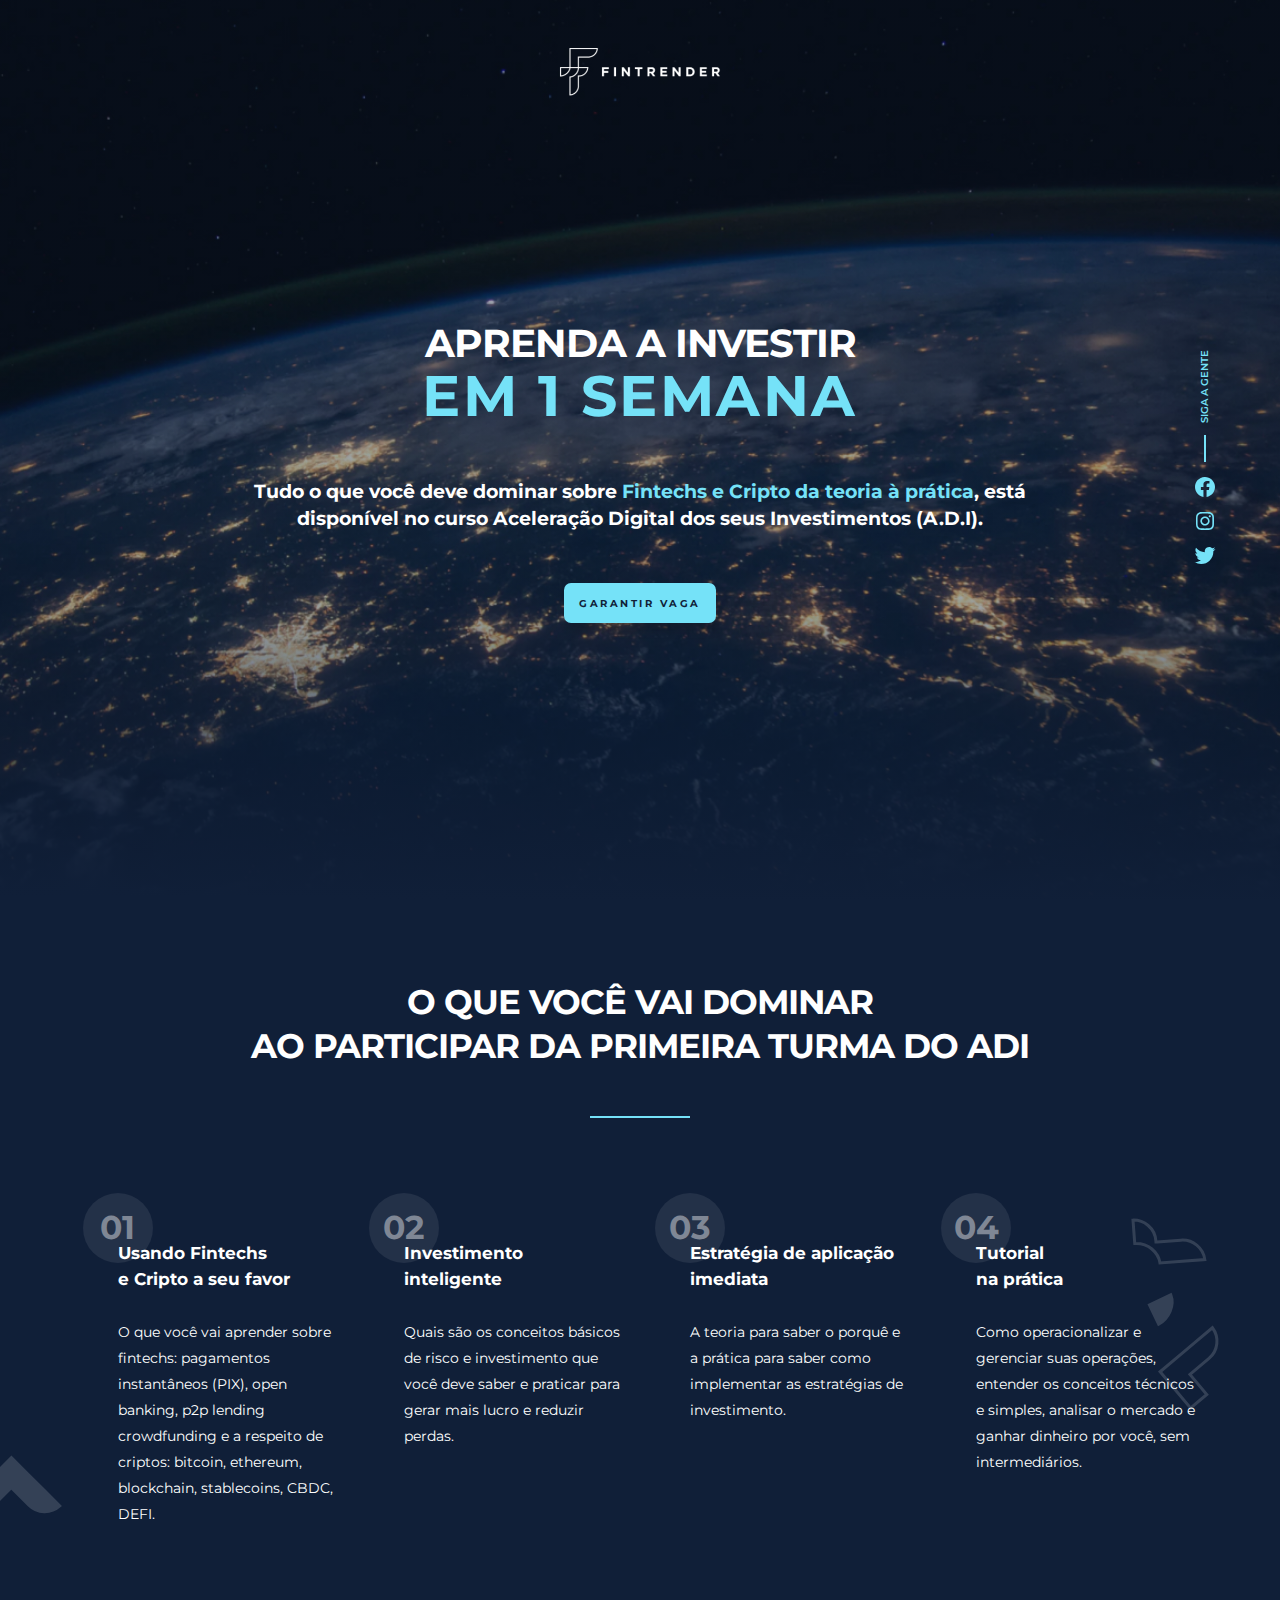
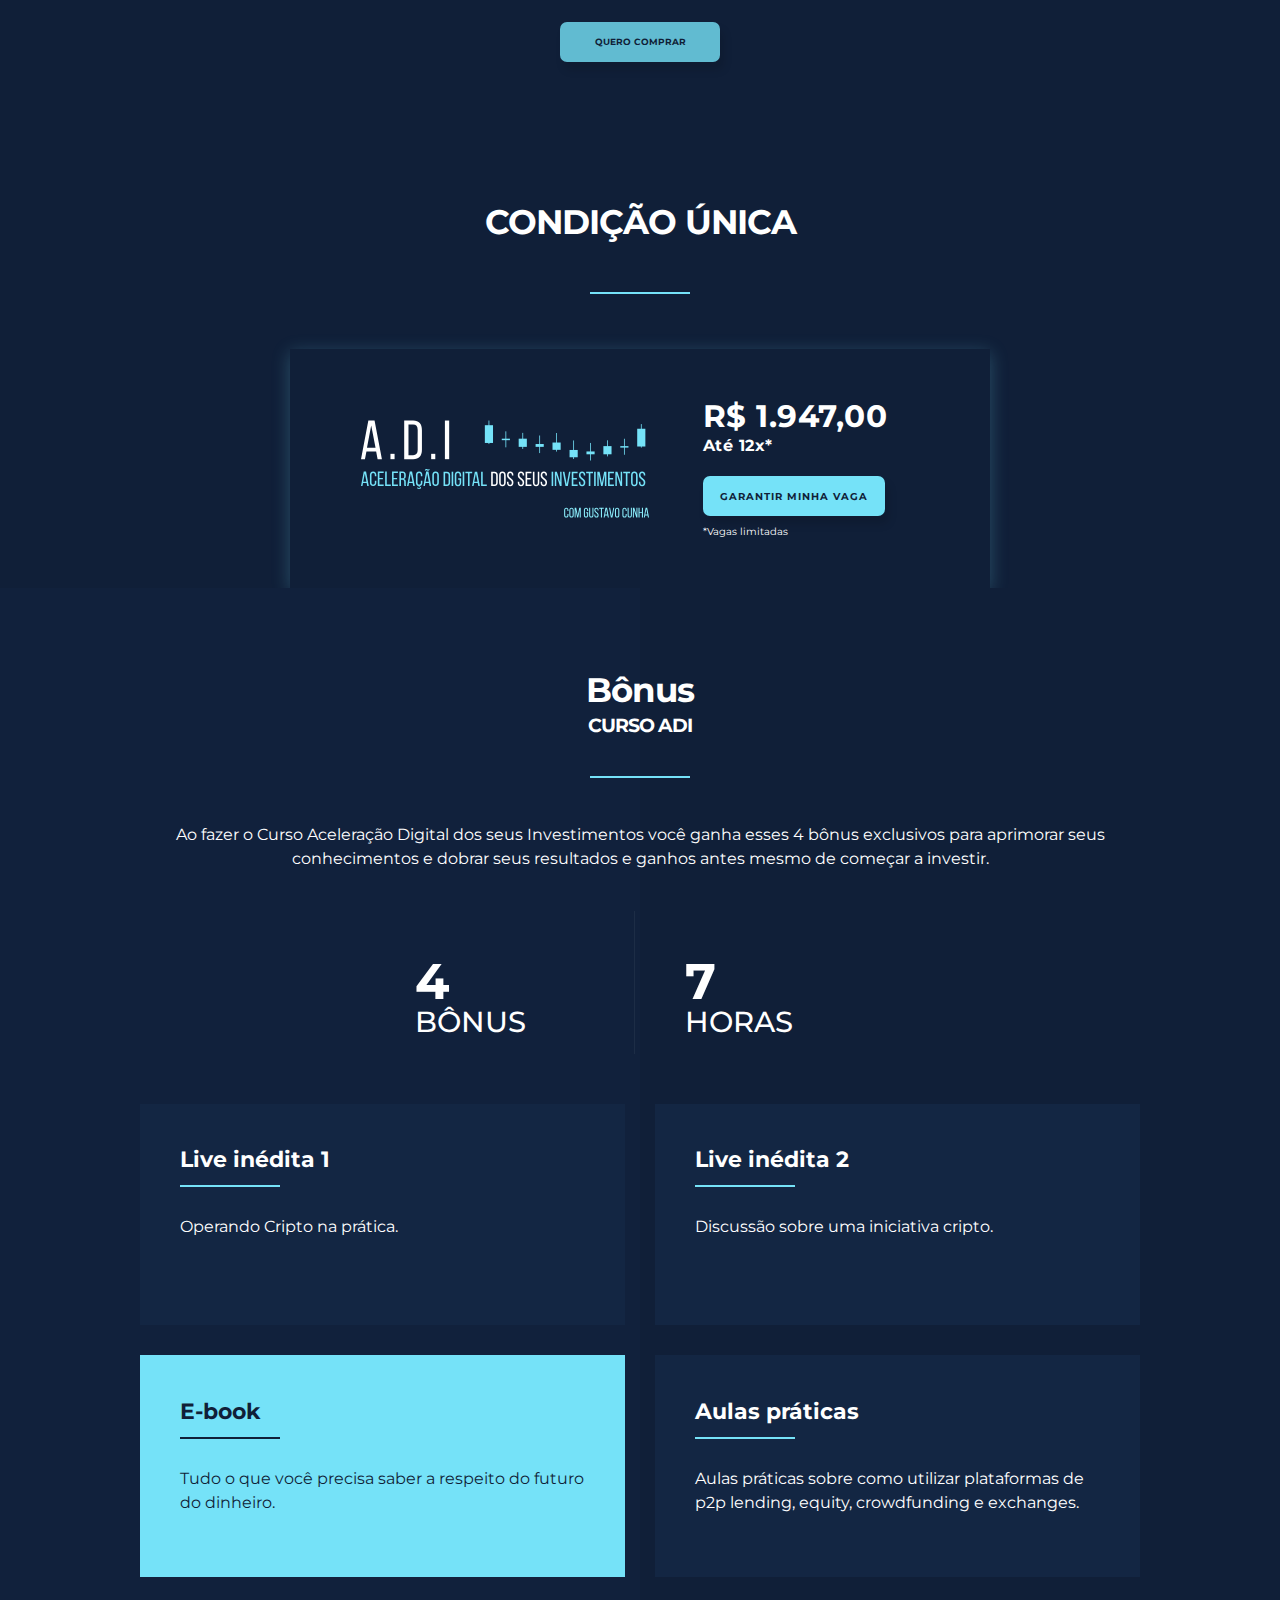
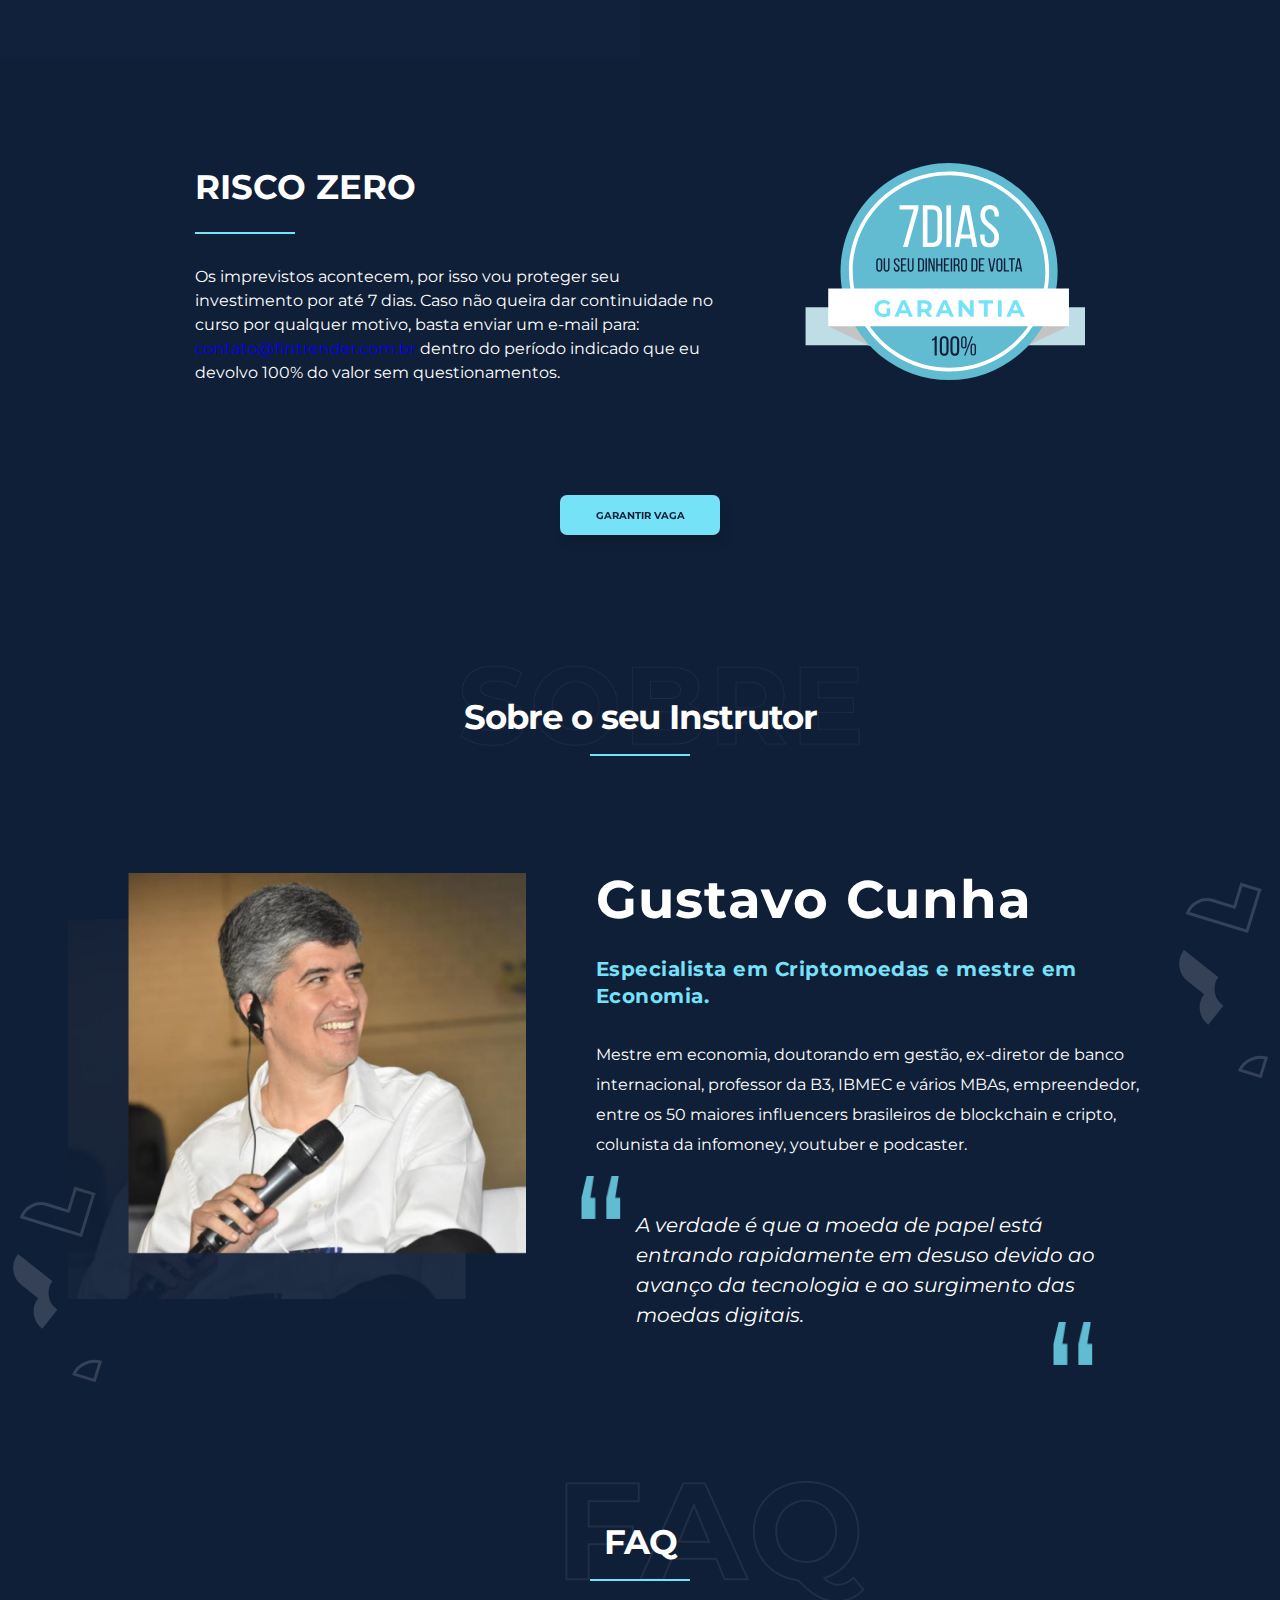
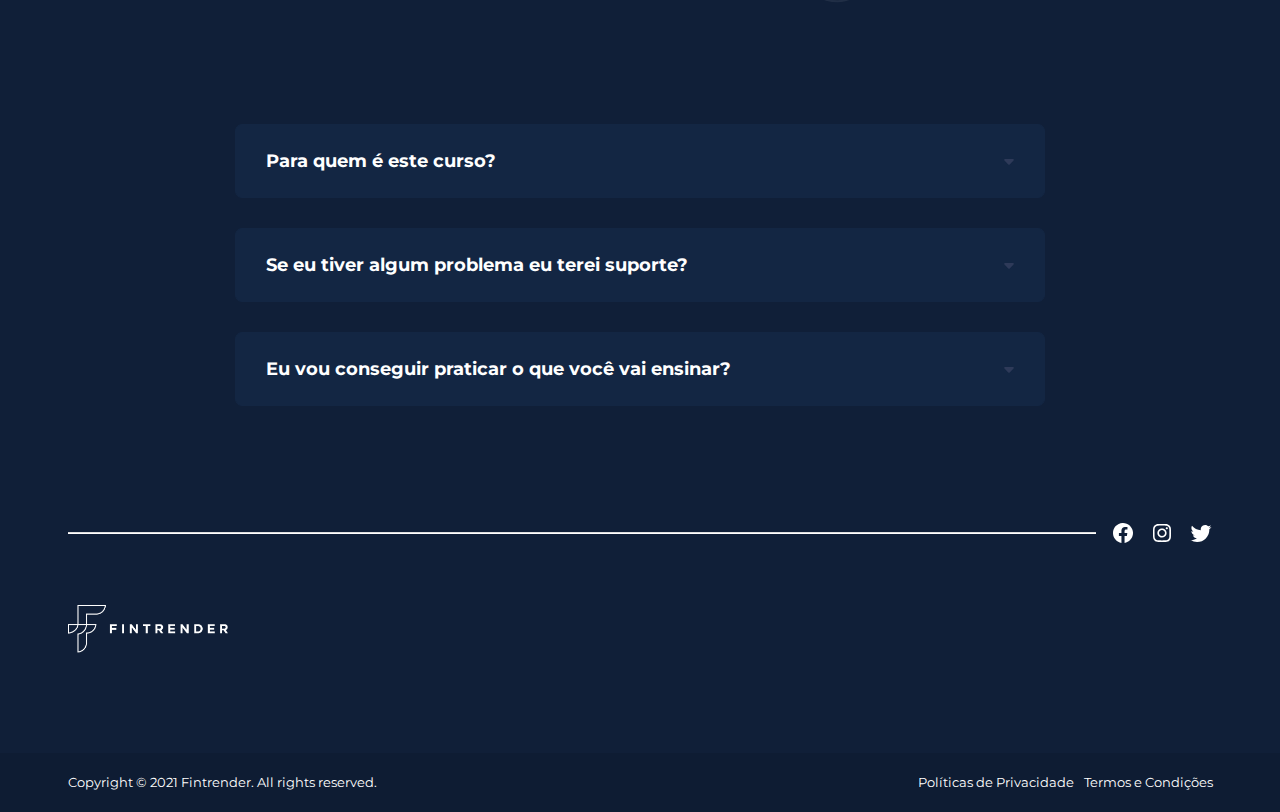
==== commit 3116e128: "chore: update" ====
--- a/index.html
+++ b/index.html
@@ -104,7 +104,7 @@
             <h1>APRENDA A INVESTIR<br>
             <span>EM 1 SEMANA</span>
               </h1>
-              <p>Tudo o que <span>você deve dominar de Cripto e Fintechs</span> e o mercado financeiro, para dobrar seus ganhos sem precisar do banco está no meu curso de <span>Aceleração Digital dos seus Investimentos (ADI).</span></p>
+              <p>Tudo o que você deve dominar sobre <span>Fintechs e Cripto da teoria à prática</span>, está disponível no curso Aceleração Digital dos seus Investimentos (A.D.I).</p>
           </div>
           <div class="social-box">
             <ul>
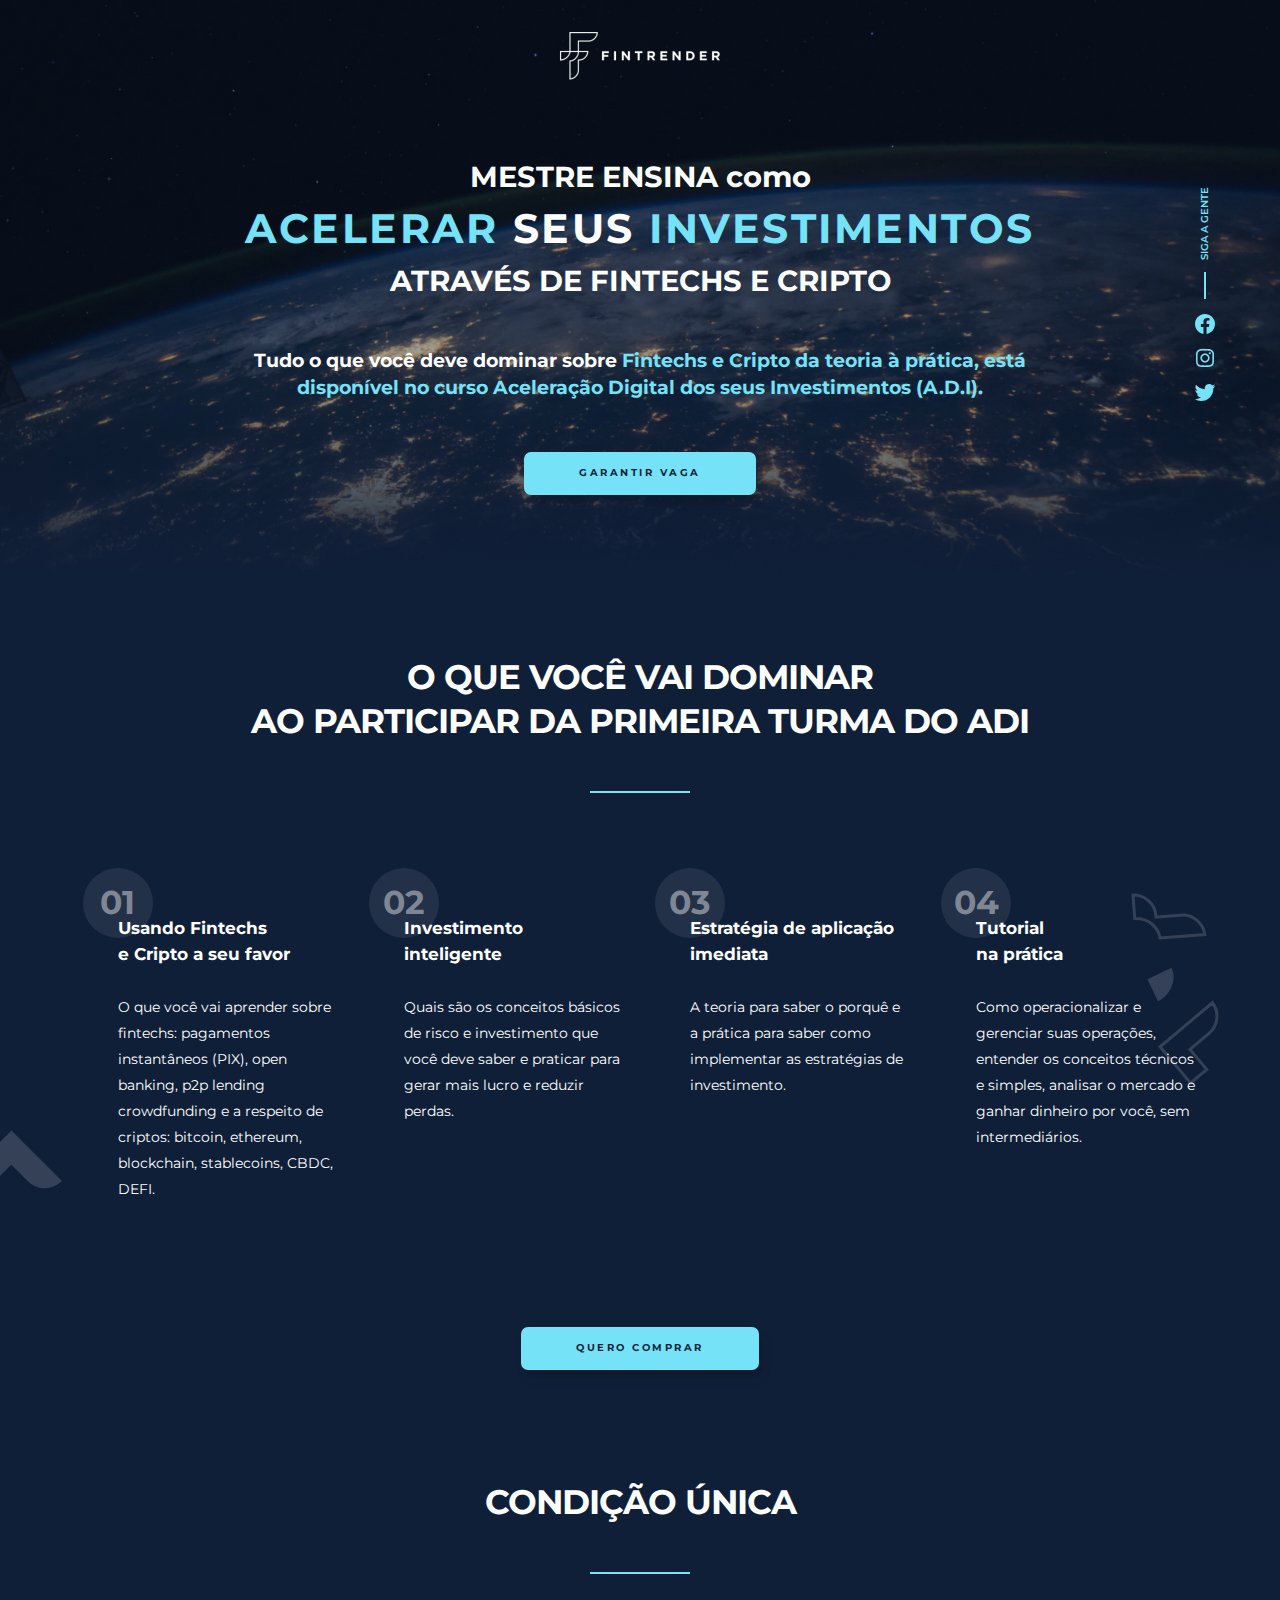
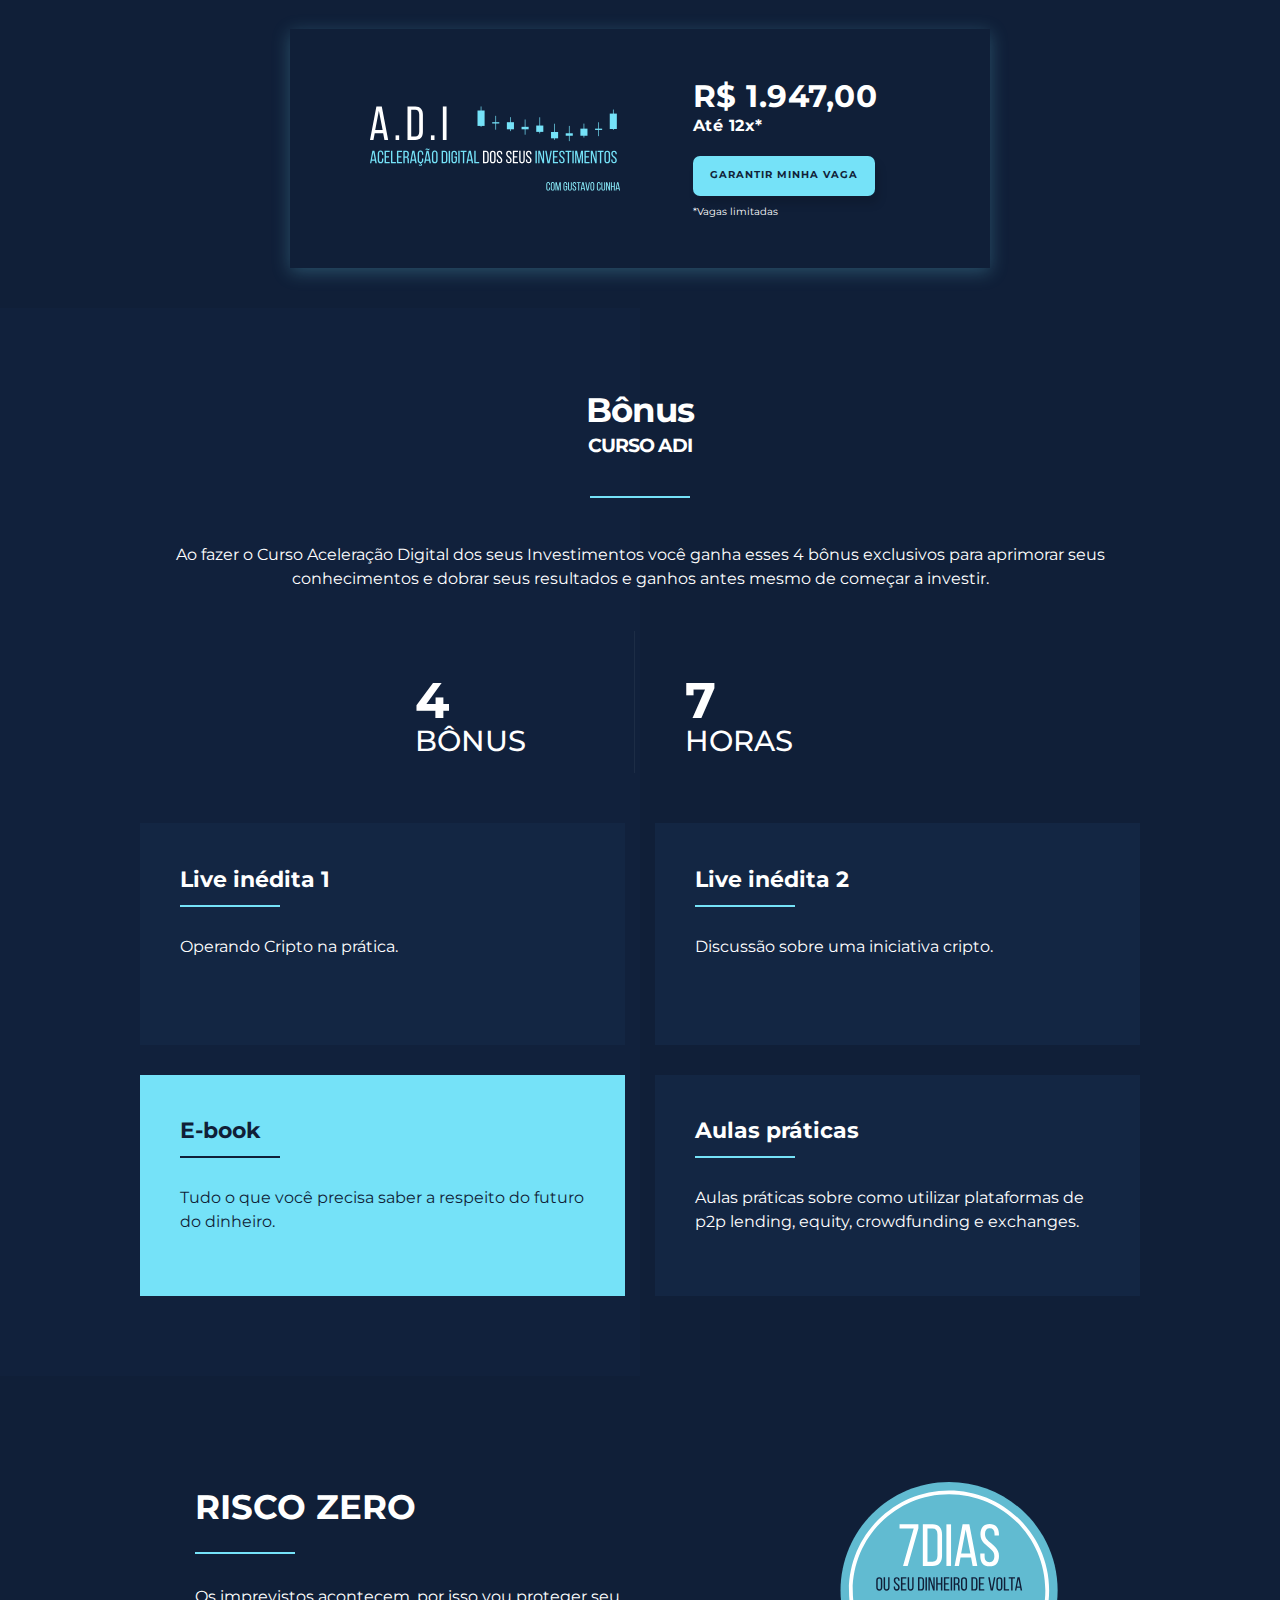
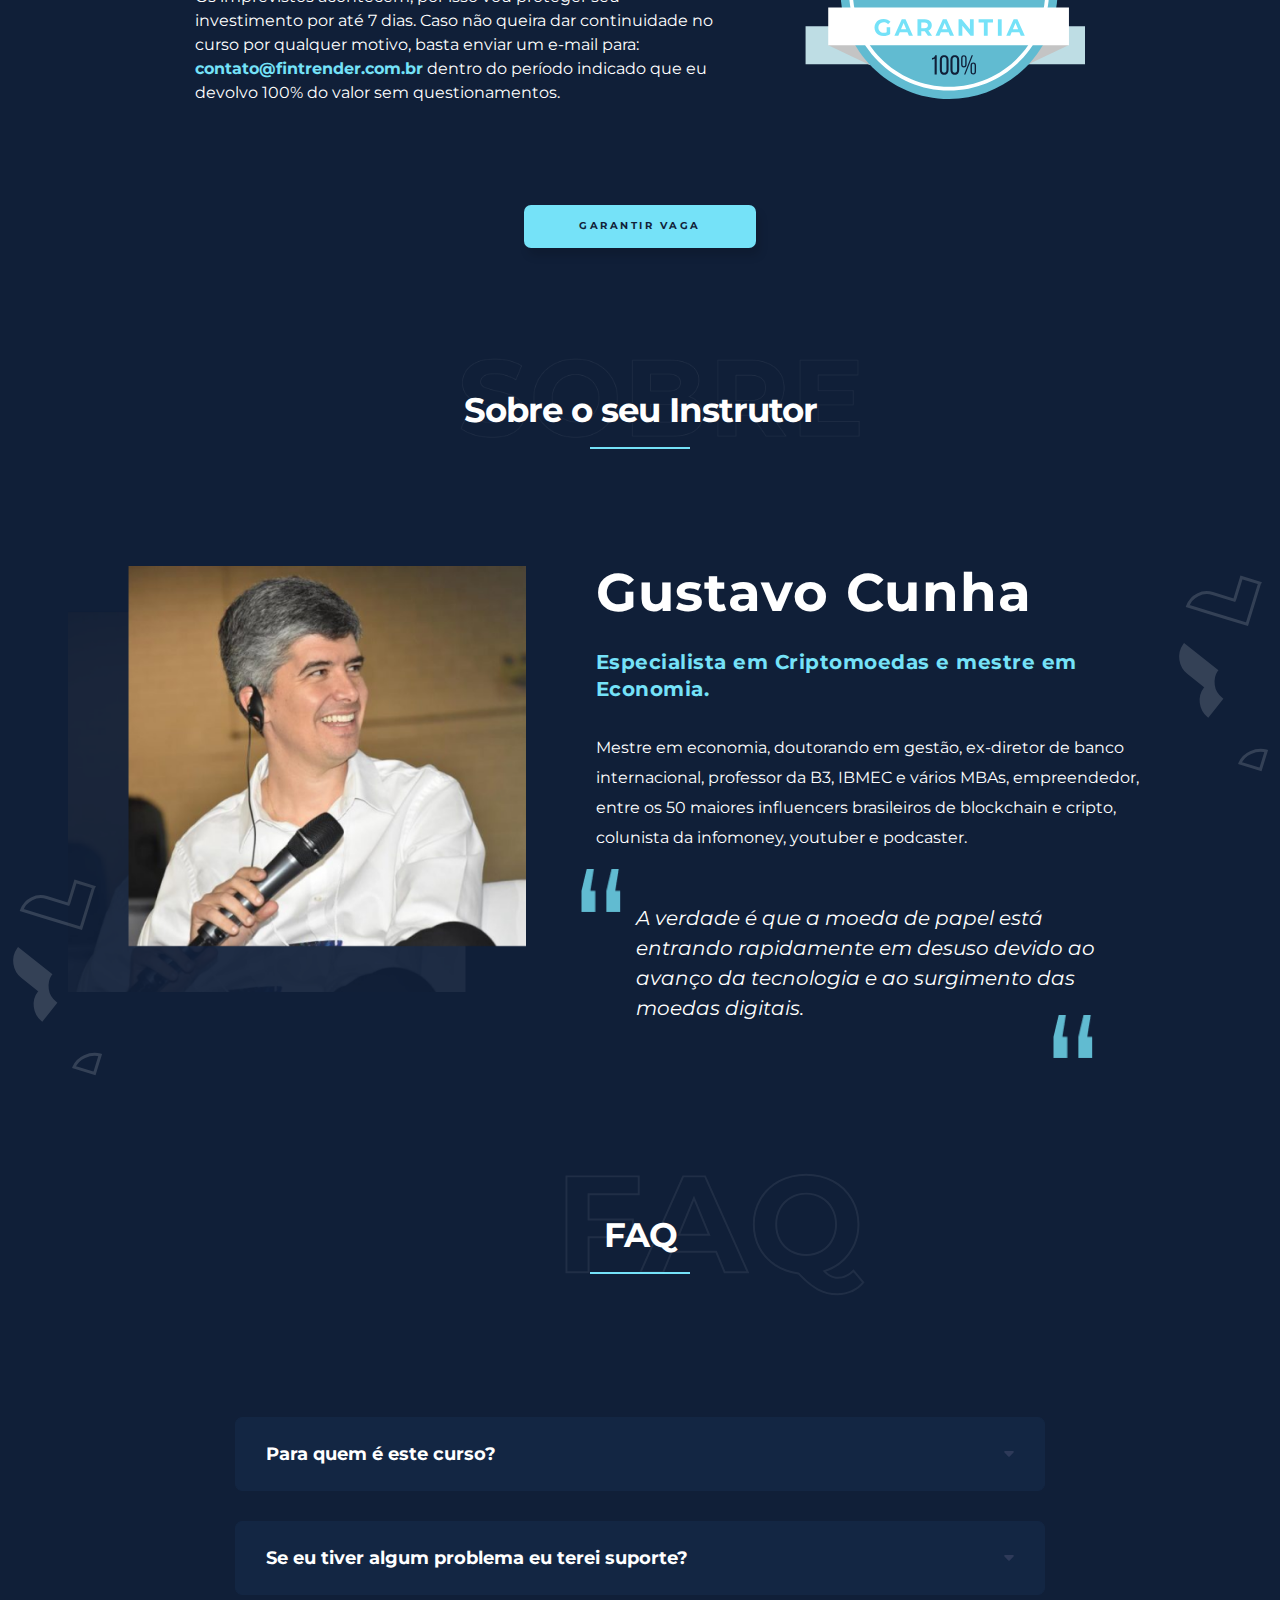
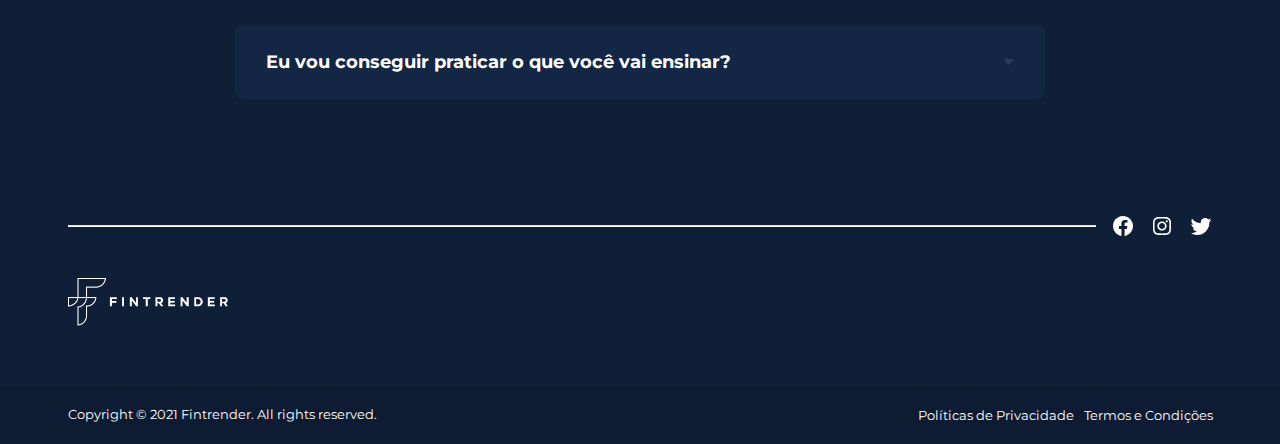
==== commit bf00ff5b: "chore: update buttons" ====
--- a/index.html
+++ b/index.html
@@ -101,10 +101,10 @@
       <section id="hero-1" class="moduleHero style1">
         <div class="wrap grid">
           <div class="text-content">
-            <h1>APRENDA A INVESTIR<br>
-            <span>EM 1 SEMANA</span>
-              </h1>
-              <p>Tudo o que você deve dominar sobre <span>Fintechs e Cripto da teoria à prática</span>, está disponível no curso Aceleração Digital dos seus Investimentos (A.D.I).</p>
+              <h2>MESTRE ENSINA como</h2>
+              <h1><span>ACELERAR</span> SEUS <span>INVESTIMENTOS</span></h1>
+              <h2 class="second">ATRAVÉS DE FINTECHS E CRIPTO</h2>
+              <p>Tudo o que você deve dominar sobre <span>Fintechs e Cripto da teoria à prática, está disponível no curso Aceleração Digital dos seus Investimentos (A.D.I).</p>
           </div>
           <div class="social-box">
             <ul>
@@ -173,7 +173,7 @@
             </ul>
           </div>
           <div class="button">
-            <a href="?page=navega&pg=checkout">GARANTIR VAGA</a>
+            <a class="btn" href="?page=navega&pg=checkout">GARANTIR VAGA</a>
           </div>
         </div>
         <a class="mask"></a>
@@ -269,7 +269,7 @@
           </svg>
         </div>
         <div class="button">
-          <a href="?page=navega&pg=checkout">QUERO COMPRAR</a>
+          <a class="btn" href="?page=navega&pg=checkout">QUERO COMPRAR</a>
         </div>
       </section>
 
@@ -434,7 +434,7 @@
           
         </div>
         <div class="button">
-          <a href="?page=navega&pg=checkout">GARANTIR VAGA</a>
+          <a class="btn" href="?page=navega&pg=checkout">GARANTIR VAGA</a>
         </div>
       </section>
 
--- a/css/styles-1.0.2.css
+++ b/css/styles-1.0.2.css
@@ -554,7 +554,7 @@
   width: 100%;
   height: auto;
   position: fixed;
-  padding: 3em 0;
+  padding: 2em 0;
   z-index: 99;
   -webkit-transition: all 300ms ease-in-out;
   transition: all 300ms ease-in-out;
@@ -580,7 +580,7 @@
   -webkit-box-ordinal-group: 3;
       -ms-flex-order: 2;
           order: 2;
-  max-width: 180px;
+  max-width: 160px;
   -webkit-transition: all 300ms ease-in-out;
   transition: all 300ms ease-in-out;
   display: block;
@@ -797,43 +797,25 @@
 }
 
 .btn {
-  background: #75e2f8;
-  color: #11273E;
-  border: 0;
-  -webkit-box-shadow: 0px 10px 40px -10px rgba(117, 226, 248, 0.9);
-          box-shadow: 0px 10px 40px -10px rgba(117, 226, 248, 0.9);
-  -webkit-transform: translateY(0);
-          transform: translateY(0);
-  border-radius: 40px;
-  overflow: hidden;
-  white-space: nowrap;
-  text-overflow: ellipsis;
-  text-decoration: none;
-  text-transform: uppercase;
-  display: inline-block;
-  position: relative;
-  -webkit-transition: all 0.2s, -webkit-transform 0.5s;
-  transition: all 0.2s, -webkit-transform 0.5s;
-  transition: all 0.2s, transform 0.5s;
-  transition: all 0.2s, transform 0.5s, -webkit-transform 0.5s;
-  cursor: pointer;
-  font-weight: bold;
-  padding: 0 50px;
-  height: 47px;
-  font-size: 13px;
-  line-height: 47px;
-  /* identical to box height, or 177% */
+  display: block;
+  margin-top: 30px;
+  padding: 16px 55px;
   text-align: center;
-  letter-spacing: 0.025em;
-  text-transform: uppercase;
-  outline: none;
-  color: #11273E;
+  background-color: #75E2F8;
+  color: #101f38;
+  font-weight: 700;
+  font-size: 10px;
+  line-height: 10.97px;
+  -webkit-box-shadow: 4px 8px 8px rgba(0, 0, 0, 0.13);
+          box-shadow: 4px 8px 8px rgba(0, 0, 0, 0.13);
+  border-radius: 7px;
+  letter-spacing: 2.5px;
+  -webkit-transition: all 0.3s ease-in-out;
+  transition: all 0.3s ease-in-out;
 }
 
 .btn:hover {
-  background: #5cc6db;
-  -webkit-box-shadow: 0px 10px 40px -15px rgba(117, 226, 248, 0.9);
-          box-shadow: 0px 10px 40px -15px rgba(117, 226, 248, 0.9);
+  background-color: #5dc8dd;
 }
 
 /*! HTML5 Boilerplate v5.0 | MIT License | http://h5bp.com/ | Ritto Edit */
@@ -1260,13 +1242,19 @@
 }
 
 footer .nav-soci ul li a svg path {
+  -webkit-transition: all 0.3s ease-in-out;
+  transition: all 0.3s ease-in-out;
   fill: #fff;
 }
 
+footer .nav-soci ul li a:hover svg path {
+  fill: #75E2F8;
+}
+
 footer .footer-container {
   width: 100%;
   height: auto;
-  padding: 40px 0;
+  padding: 20px 0;
 }
 
 footer .footer-container .wrap {
@@ -1390,7 +1378,7 @@
 footer .copy-box {
   width: 100%;
   margin: 0;
-  margin-top: 40px;
+  margin-top: 20px;
   padding: 20px 0px;
   background: #0e1c33;
 }
@@ -1741,7 +1729,6 @@
 
 @media only screen and (min-width: 750px) {
   .moduleHero {
-    height: 100vh;
     padding: 0px 0 60px;
   }
 }
@@ -1750,28 +1737,41 @@
   text-align: center;
 }
 
+.moduleHero .text-content h2 {
+  font-size: 22px;
+  margin-top: 20px;
+  margin-bottom: 10px;
+}
+
+@media only screen and (min-width: 560px) {
+  .moduleHero .text-content h2 {
+    font-size: 29px;
+    margin-top: 160px;
+  }
+}
+
+.moduleHero .text-content h2.second {
+  margin-top: 0;
+}
+
 .moduleHero .text-content h1 {
-  font-family: "Montserrat", sans-serif;
-  font-size: 39px;
-  line-height: 50.5px;
-  letter-spacing: 2.5%;
-  font-weight: 700;
-  margin-top: 120px;
-}
-
-@media only screen and (max-width: 559px) {
+  font-size: 26px;
+}
+
+@media only screen and (min-width: 560px) {
   .moduleHero .text-content h1 {
-    font-size: 16px;
-    margin-top: 20px;
-    line-height: 24.5px;
+    font-family: "Montserrat", sans-serif;
+    font-size: 41px;
+    line-height: 50.5px;
+    letter-spacing: 2.5px;
+    font-weight: 700;
+    margin-top: 0;
+    margin-bottom: 10px;
   }
 }
 
 .moduleHero .text-content h1 span {
   color: #75E2F8;
-  font-size: 57px;
-  line-height: 55.5px;
-  letter-spacing: 2.5px;
 }
 
 @media only screen and (max-width: 559px) {
@@ -1801,35 +1801,6 @@
 
 .moduleHero .text-content p span {
   color: #75E2F8;
-}
-
-.moduleHero .button {
-  display: -webkit-box;
-  display: -ms-flexbox;
-  display: flex;
-  -webkit-box-align: center;
-      -ms-flex-align: center;
-          align-items: center;
-  -webkit-box-pack: center;
-      -ms-flex-pack: center;
-          justify-content: center;
-  margin-top: 30px;
-}
-
-.moduleHero .button a {
-  width: 100%;
-  max-width: 162px;
-  height: 40px;
-  text-align: center;
-  background-color: #75E2F8;
-  padding: 15px;
-  color: #101f38;
-  font-weight: 700;
-  font-size: 0.62rem;
-  -webkit-box-shadow: 4px 8px 8px rgba(0, 0, 0, 0.13);
-          box-shadow: 4px 8px 8px rgba(0, 0, 0, 0.13);
-  border-radius: 7px;
-  letter-spacing: 2.5px;
 }
 
 .moduleHero .mask {
@@ -1979,8 +1950,37 @@
   margin: 5px 0 13px 11px;
 }
 
+.text-box h1.obrigado {
+  text-align: center;
+  font-size: 40px;
+  color: #75E2F8;
+}
+
+@media only screen and (max-width: 559px) {
+  .text-box h1.obrigado {
+    font-size: 28px;
+  }
+}
+
+.text-box h1.obrigado span {
+  color: #ffffff;
+}
+
 .obrigado footer {
   margin-bottom: 0;
+}
+
+#masterclass-price {
+  margin-bottom: 40px;
+}
+
+#masterclass-price .separador {
+  display: -webkit-box;
+  display: -ms-flexbox;
+  display: flex;
+  -webkit-box-pack: center;
+      -ms-flex-pack: center;
+          justify-content: center;
 }
 
 #masterclass-price h1 {
@@ -2080,6 +2080,12 @@
         -ms-flex-pack: center;
             justify-content: center;
   }
+}
+
+.info-box .description img {
+  width: 100%;
+  max-width: 300px;
+  min-width: 200px;
 }
 
 .info-box .price {
@@ -2176,12 +2182,19 @@
   padding: 15px;
   color: #101f38;
   font-weight: 700;
-  font-size: 0.62rem;
+  font-size: 10px;
+  line-height: 10.97px;
   margin-top: -2px;
   -webkit-box-shadow: 4px 8px 8px rgba(0, 0, 0, 0.13);
           box-shadow: 4px 8px 8px rgba(0, 0, 0, 0.13);
   border-radius: 7px;
   letter-spacing: 1px;
+  -webkit-transition: all 0.3s ease-in-out;
+  transition: all 0.3s ease-in-out;
+}
+
+.info-box .price .text a:hover {
+  background-color: #5dc8dd;
 }
 
 @media only screen and (max-width: 560px) {
@@ -2764,7 +2777,7 @@
   margin-top: 56px;
 }
 
-.moduleFeature-4 .wrap .text-content p span {
+.moduleFeature-4 .wrap .text-content p a {
   font-weight: 700;
   color: #75E2F8;
 }
@@ -2808,44 +2821,12 @@
   -webkit-box-align: center;
       -ms-flex-align: center;
           align-items: center;
-  margin: 50px 0 80px 0;
+  margin: 50px 0 60px 0;
 }
 
 @media only screen and (max-width: 559px) {
   .moduleFeature-4 .button {
     margin: 0 0 50px 0;
-  }
-}
-
-.moduleFeature-4 .button a {
-  display: -webkit-box;
-  display: -ms-flexbox;
-  display: flex;
-  -webkit-box-pack: center;
-      -ms-flex-pack: center;
-          justify-content: center;
-  -webkit-box-align: center;
-      -ms-flex-align: center;
-          align-items: center;
-  width: 100%;
-  max-width: 160px;
-  height: 40px;
-  background-color: #75E2F8;
-  color: #101f38;
-  padding: 20px 30px;
-  font-size: 10px;
-  margin-top: 40px;
-  font-weight: 700;
-  position: relative;
-  z-index: 99;
-  -webkit-box-shadow: 4px 8px 8px rgba(0, 0, 0, 0.13);
-          box-shadow: 4px 8px 8px rgba(0, 0, 0, 0.13);
-  border-radius: 7px;
-}
-
-@media only screen and (max-width: 559px) {
-  .moduleFeature-4 .button a {
-    margin-top: 20px;
   }
 }
 
@@ -2904,31 +2885,7 @@
       -ms-flex-pack: center;
           justify-content: center;
   width: 100%;
-  margin-bottom: 58px;
-}
-
-.moduleSteps-1 .button a {
-  width: 100%;
-  max-width: 160px;
-  height: 40px;
-  color: #101f38;
-  display: -webkit-box;
-  display: -ms-flexbox;
-  display: flex;
-  -webkit-box-pack: center;
-      -ms-flex-pack: center;
-          justify-content: center;
-  -webkit-box-align: center;
-      -ms-flex-align: center;
-          align-items: center;
-  background-color: #61BBD1;
-  font-size: 9px;
-  font-weight: 700;
-  line-height: 10.97px;
-  letter-spacing: 24.5%;
-  -webkit-box-shadow: 4px 8px 8px rgba(0, 0, 0, 0.13);
-          box-shadow: 4px 8px 8px rgba(0, 0, 0, 0.13);
-  border-radius: 7px;
+  margin-bottom: 30px;
 }
 
 .moduleSteps-1 .step-box {
@@ -3011,6 +2968,658 @@
   }
 }
 
+.moduleCheckout {
+  width: 100%;
+  height: auto;
+  background-size: cover !important;
+  position: relative;
+  z-index: 0;
+  margin: 0 auto;
+  display: -webkit-box;
+  display: -ms-flexbox;
+  display: flex;
+}
+
+@media only screen and (min-width: 750px) {
+  .moduleCheckout {
+    height: auto;
+    padding: 70px 0 60px;
+  }
+}
+
+.moduleCheckout .mask {
+  width: 100%;
+  height: 100%;
+  position: absolute;
+  background: linear-gradient(0.42deg, #101F38 0.41%, rgba(16, 31, 56, 0.41) 33.23%);
+  background: url("../imgs/bg_hero.jpg") no-repeat top center;
+  background-size: cover;
+  top: 0;
+  left: 0;
+  z-index: 0;
+}
+
+.moduleCheckout .mask .wrap {
+  height: 100%;
+}
+
+@media only screen and (min-width: 750px) {
+  .moduleCheckout .mask {
+    height: 100vh;
+    padding: 70px 0 60px;
+  }
+}
+
+.moduleCheckout .mask .mask2 {
+  width: 100%;
+  height: 100%;
+  position: absolute;
+  background: linear-gradient(0.42deg, #101F38 0.41%, rgba(16, 31, 56, 0.41) 33.23%);
+  top: 0;
+  left: 0;
+  z-index: 0;
+}
+
+.moduleCheckout .wrap {
+  display: -webkit-box;
+  display: -ms-flexbox;
+  display: flex;
+  -webkit-box-pack: start;
+      -ms-flex-pack: start;
+          justify-content: flex-start;
+  -webkit-box-orient: vertical;
+  -webkit-box-direction: normal;
+      -ms-flex-direction: column;
+          flex-direction: column;
+  position: relative;
+  z-index: 1;
+  padding-top: 30px;
+  -webkit-box-align: center;
+      -ms-flex-align: center;
+          align-items: center;
+}
+
+@media only screen and (min-width: 750px) {
+  .moduleCheckout .wrap {
+    -webkit-box-align: center;
+        -ms-flex-align: center;
+            align-items: center;
+    -webkit-box-pack: baseline;
+        -ms-flex-pack: baseline;
+            justify-content: baseline;
+    padding-top: 0px;
+  }
+}
+
+.moduleCheckout .wrap h1 {
+  color: #fff;
+}
+
+.moduleCheckout .wrap p {
+  color: #fff;
+}
+
+.moduleCheckout .text-box {
+  width: 100%;
+  margin-bottom: 20px;
+  display: -webkit-box;
+  display: -ms-flexbox;
+  display: flex;
+  -webkit-box-pack: center;
+      -ms-flex-pack: center;
+          justify-content: center;
+  -webkit-box-align: center;
+      -ms-flex-align: center;
+          align-items: center;
+  -webkit-box-orient: vertical;
+  -webkit-box-direction: normal;
+      -ms-flex-direction: column;
+          flex-direction: column;
+}
+
+.moduleCheckout .text-box img {
+  width: 100%;
+  max-width: 100px;
+  height: auto;
+  margin-bottom: 50px;
+}
+
+@media only screen and (min-width: 750px) {
+  .moduleCheckout .text-box img {
+    max-width: 200px;
+  }
+}
+
+.moduleCheckout .box {
+  width: 100%;
+  max-width: 1025px;
+  height: auto;
+  background: -webkit-gradient(linear, left bottom, left top, from(#101F38), to(#101F38)), #C4C4C4;
+  background: linear-gradient(0deg, #101F38, #101F38), #C4C4C4;
+  -webkit-box-shadow: 0px 4px 17px rgba(117, 226, 248, 0.08);
+          box-shadow: 0px 4px 17px rgba(117, 226, 248, 0.08);
+  display: -webkit-box;
+  display: -ms-flexbox;
+  display: flex;
+  -ms-flex-wrap: wrap;
+      flex-wrap: wrap;
+  position: relative;
+}
+
+.moduleCheckout .box:before {
+  display: none;
+}
+
+@media only screen and (min-width: 750px) {
+  .moduleCheckout .box:before {
+    display: block;
+    content: "";
+    position: absolute;
+    width: 93%;
+    margin: auto;
+    height: 1px;
+    top: 60px;
+    left: 0;
+    right: 0;
+    background: #75E2F8;
+  }
+}
+
+@media only screen and (min-width: 750px) {
+  .moduleCheckout .box {
+    -ms-flex-wrap: nowrap;
+        flex-wrap: nowrap;
+    padding: 0 20px;
+  }
+}
+
+.moduleCheckout .box .produto,
+.moduleCheckout .box .preco,
+.moduleCheckout .box .desconto,
+.moduleCheckout .box .subtotal {
+  display: -webkit-box;
+  display: -ms-flexbox;
+  display: flex;
+  -webkit-box-pack: justify;
+      -ms-flex-pack: justify;
+          justify-content: space-between;
+  -webkit-box-align: baseline;
+      -ms-flex-align: baseline;
+          align-items: baseline;
+  padding: 0 20px;
+  width: 100%;
+}
+
+@media only screen and (min-width: 750px) {
+  .moduleCheckout .box .produto,
+  .moduleCheckout .box .preco,
+  .moduleCheckout .box .desconto,
+  .moduleCheckout .box .subtotal {
+    padding: 0 20px;
+    max-width: 140px;
+    -webkit-box-orient: vertical;
+    -webkit-box-direction: normal;
+        -ms-flex-flow: column;
+            flex-flow: column;
+  }
+}
+
+.moduleCheckout .box .produto h5,
+.moduleCheckout .box .preco h5,
+.moduleCheckout .box .desconto h5,
+.moduleCheckout .box .subtotal h5 {
+  font-style: normal;
+  font-weight: 500;
+  font-size: 14px;
+  line-height: 133.9%;
+}
+
+.moduleCheckout .box .produto p,
+.moduleCheckout .box .preco p,
+.moduleCheckout .box .desconto p,
+.moduleCheckout .box .subtotal p {
+  font-style: normal;
+  font-weight: bold;
+  font-size: 13px;
+  line-height: 16px;
+  /* identical to box height */
+  letter-spacing: 0.5px;
+  text-align: right;
+  margin: 0;
+  padding: 20px 0;
+}
+
+@media only screen and (min-width: 750px) {
+  .moduleCheckout .box .produto p,
+  .moduleCheckout .box .preco p,
+  .moduleCheckout .box .desconto p,
+  .moduleCheckout .box .subtotal p {
+    height: 90px;
+  }
+}
+
+.moduleCheckout .box .produto {
+  max-width: 100%;
+}
+
+.moduleCheckout .box .produto p {
+  font-family: Bebas Neue;
+  font-style: normal;
+  font-weight: normal;
+  font-size: 25px;
+  line-height: 118%;
+  /* or 29px */
+  color: #FFFFFF;
+}
+
+.moduleCheckout .box .produto p span {
+  color: #75E2F8;
+}
+
+.moduleCheckout form {
+  width: 100%;
+}
+
+.moduleCheckout .card-section {
+  width: calc(100%);
+  background: -webkit-gradient(linear, left bottom, left top, from(#101F38), to(#101F38)), #C4C4C4;
+  background: linear-gradient(0deg, #101F38, #101F38), #C4C4C4;
+  -webkit-box-shadow: 0px 4px 17px rgba(117, 226, 248, 0.08);
+          box-shadow: 0px 4px 17px rgba(117, 226, 248, 0.08);
+  display: -webkit-box;
+  display: -ms-flexbox;
+  display: flex;
+  -ms-flex-wrap: wrap;
+      flex-wrap: wrap;
+  padding: 20px 10px;
+  border-radius: 3px;
+  margin-top: 30px;
+  margin-bottom: 30px;
+}
+
+@media only screen and (min-width: 750px) {
+  .moduleCheckout .card-section {
+    padding: 20px 30px;
+  }
+}
+
+.moduleCheckout .card-section h3 {
+  display: -webkit-box;
+  display: -ms-flexbox;
+  display: flex;
+  font-style: normal;
+  font-weight: bold;
+  font-size: 16px;
+  line-height: 23px;
+  letter-spacing: 0.025em;
+  -webkit-box-align: center;
+      -ms-flex-align: center;
+          align-items: center;
+  color: #FFFFFF;
+  padding: 0 0 20px;
+  width: calc(100%);
+  border-bottom: 1px solid #75E2F8;
+}
+
+.moduleCheckout .card-section h3 svg {
+  margin-right: 15px;
+}
+
+.moduleCheckout .card-section h3 svg path {
+  fill: #fff;
+}
+
+.moduleCheckout .card-section .form-cont {
+  display: -webkit-box;
+  display: -ms-flexbox;
+  display: flex;
+  -ms-flex-wrap: wrap;
+      flex-wrap: wrap;
+}
+
+.moduleCheckout .card-section .container-flip {
+  width: 100%;
+  padding: 10px;
+  height: 59vw;
+}
+
+@media only screen and (min-width: 1000px) {
+  .moduleCheckout .card-section .container-flip {
+    width: 40%;
+    -webkit-box-ordinal-group: 3;
+        -ms-flex-order: 2;
+            order: 2;
+  }
+}
+
+.moduleCheckout .card-section .container-flip svg#cardfront, .moduleCheckout .card-section .container-flip svg#cardback {
+  -webkit-box-shadow: 1px 5px 6px 0px #00000059;
+          box-shadow: 1px 5px 6px 0px #00000059;
+}
+
+.moduleCheckout .card-section .container-flip .creditcard .cardBackground {
+  border: 1px solid #fff;
+}
+
+.moduleCheckout .card-section .container-flip .creditcard .grey {
+  fill: #111111;
+}
+
+.moduleCheckout .card-section .container-flip .creditcard .greydark {
+  fill: #111111;
+}
+
+@media only screen and (min-width: 1000px) {
+  .moduleCheckout .card-section .form-cont {
+    width: 60%;
+  }
+}
+
+.moduleCheckout .card-section .form-input {
+  width: 100%;
+  padding: 25px 10px;
+  position: relative;
+}
+
+.moduleCheckout .card-section .form-input .ccicon {
+  height: 20px;
+  bottom: 27px;
+  opacity: 0.6;
+  top: auto;
+}
+
+@media only screen and (min-width: 1000px) {
+  .moduleCheckout .card-section .form-input .ccicon {
+    bottom: 37px;
+    right: 25px;
+    width: 40px;
+  }
+}
+
+.moduleCheckout .card-section .form-input label {
+  width: 100%;
+  display: block;
+  color: #768994;
+  font-size: 14px;
+  font-style: normal;
+  font-weight: 400;
+  line-height: 16px;
+  letter-spacing: 0em;
+  text-align: left;
+  margin-bottom: 13px;
+}
+
+.moduleCheckout .card-section .form-input input,
+.moduleCheckout .card-section .form-input select {
+  width: 100%;
+  padding: 15px 20px;
+  border: 1px solid #283957;
+  border-radius: 3px;
+  font-style: normal;
+  font-weight: normal;
+  font-size: 14px;
+  line-height: 16px;
+  color: #3C3E48;
+  margin-bottom: 7px;
+  font-family: 'Montserrat';
+  font-style: normal;
+  font-weight: normal;
+  font-size: 14px;
+  line-height: 19px;
+  /* identical to box height, or 119% */
+  background: #0C172B;
+  color: #fff;
+  border: 1px solid #283957 !important;
+  padding: 15px 20px;
+  margin: 0;
+  resize: none;
+  height: 47px;
+  border-radius: 7px;
+  -webkit-transition: border-color 0.1s, color 0.1s, padding 0.1s;
+  transition: border-color 0.1s, color 0.1s, padding 0.1s;
+}
+
+.moduleCheckout .card-section .form-input input::-webkit-input-placeholder,
+.moduleCheckout .card-section .form-input select::-webkit-input-placeholder {
+  color: #90A4AF;
+}
+
+.moduleCheckout .card-section .form-input input:-ms-input-placeholder,
+.moduleCheckout .card-section .form-input select:-ms-input-placeholder {
+  color: #90A4AF;
+}
+
+.moduleCheckout .card-section .form-input input::-ms-input-placeholder,
+.moduleCheckout .card-section .form-input select::-ms-input-placeholder {
+  color: #90A4AF;
+}
+
+.moduleCheckout .card-section .form-input input::placeholder,
+.moduleCheckout .card-section .form-input select::placeholder {
+  color: #90A4AF;
+}
+
+.moduleCheckout .card-section .form-input input:focus,
+.moduleCheckout .card-section .form-input select:focus {
+  outline: none;
+  -webkit-box-shadow: inset 0px 0px 1px 0.5px #D3DCE0;
+          box-shadow: inset 0px 0px 1px 0.5px #D3DCE0;
+  border: 1px solid #D3DCE0 !important;
+}
+
+.moduleCheckout .card-section .form-input.form-nome {
+  width: calc(100%);
+}
+
+@media only screen and (min-width: 550px) {
+  .moduleCheckout .card-section .form-input.form-nome {
+    width: 50%;
+  }
+}
+
+.moduleCheckout .card-section .form-input.form-sobrenome {
+  width: calc(100%);
+}
+
+@media only screen and (min-width: 550px) {
+  .moduleCheckout .card-section .form-input.form-sobrenome {
+    width: 50%;
+  }
+}
+
+.moduleCheckout .card-section .form-input.form-cep {
+  width: calc(100%);
+}
+
+@media only screen and (min-width: 550px) {
+  .moduleCheckout .card-section .form-input.form-cep {
+    width: 25%;
+  }
+}
+
+.moduleCheckout .card-section .form-input.form-estado {
+  width: calc(100%);
+}
+
+@media only screen and (min-width: 550px) {
+  .moduleCheckout .card-section .form-input.form-estado {
+    width: 25%;
+  }
+}
+
+.moduleCheckout .card-section .form-input.form-cidade {
+  width: calc(100%);
+}
+
+@media only screen and (min-width: 550px) {
+  .moduleCheckout .card-section .form-input.form-cidade {
+    width: 25%;
+  }
+}
+
+.moduleCheckout .card-section .form-input.form-bairro {
+  width: calc(100%);
+}
+
+@media only screen and (min-width: 550px) {
+  .moduleCheckout .card-section .form-input.form-bairro {
+    width: 25%;
+  }
+}
+
+.moduleCheckout .card-section .form-input.form-rua {
+  width: calc(100%);
+}
+
+@media only screen and (min-width: 550px) {
+  .moduleCheckout .card-section .form-input.form-rua {
+    width: 60%;
+  }
+}
+
+.moduleCheckout .card-section .form-input.form-numero {
+  width: calc(100%);
+}
+
+@media only screen and (min-width: 550px) {
+  .moduleCheckout .card-section .form-input.form-numero {
+    width: 20%;
+  }
+}
+
+.moduleCheckout .card-section .form-input.form-comp {
+  width: calc(100%);
+}
+
+@media only screen and (min-width: 550px) {
+  .moduleCheckout .card-section .form-input.form-comp {
+    width: 20%;
+  }
+}
+
+.moduleCheckout .card-section .form-input.form-cpf {
+  width: calc(100%);
+}
+
+@media only screen and (min-width: 550px) {
+  .moduleCheckout .card-section .form-input.form-cpf {
+    width: calc(50%);
+  }
+}
+
+.moduleCheckout .card-section .form-input.form-celular {
+  width: calc(100%);
+}
+
+@media only screen and (min-width: 550px) {
+  .moduleCheckout .card-section .form-input.form-celular {
+    width: calc(50%);
+  }
+}
+
+.moduleCheckout .card-section .form-input.form-email {
+  width: 100%;
+}
+
+@media only screen and (min-width: 550px) {
+  .moduleCheckout .card-section .form-input.form-email {
+    width: 50%;
+  }
+}
+
+.moduleCheckout .card-section .form-input.form-nome-cartao {
+  width: calc(100%);
+}
+
+@media only screen and (min-width: 550px) {
+  .moduleCheckout .card-section .form-input.form-nome-cartao {
+    width: 50%;
+  }
+}
+
+.moduleCheckout .card-section .form-input.form-numero-cartao {
+  width: calc(100%);
+}
+
+@media only screen and (min-width: 550px) {
+  .moduleCheckout .card-section .form-input.form-numero-cartao {
+    width: 50%;
+  }
+}
+
+.moduleCheckout .card-section .form-input.form-validade {
+  width: calc(50%);
+}
+
+.moduleCheckout .card-section .form-input.form-cvv {
+  width: calc(50%);
+}
+
+.moduleCheckout .form-cont-btn {
+  padding: 15px 20px;
+  width: calc(100%);
+  display: -webkit-box;
+  display: -ms-flexbox;
+  display: flex;
+  -webkit-box-pack: end;
+      -ms-flex-pack: end;
+          justify-content: flex-end;
+  -webkit-box-orient: vertical;
+  -webkit-box-direction: normal;
+      -ms-flex-direction: column;
+          flex-direction: column;
+}
+
+@media only screen and (min-width: 680px) {
+  .moduleCheckout .form-cont-btn {
+    -webkit-box-orient: horizontal;
+    -webkit-box-direction: normal;
+        -ms-flex-direction: row;
+            flex-direction: row;
+  }
+}
+
+.moduleCheckout .form-cont-btn .btn {
+  border-radius: 7px;
+  margin-left: 20px;
+  margin-bottom: 20px;
+  background: #61BBD1;
+  text-align: center;
+  letter-spacing: 0.200em;
+  color: #101F38;
+  -webkit-box-shadow: 0px 10px 40px -10px rgba(117, 226, 248, 0);
+          box-shadow: 0px 10px 40px -10px rgba(117, 226, 248, 0);
+}
+
+.moduleCheckout .form-cont-btn .btn:hover {
+  opacity: 0.9;
+}
+
+.moduleCheckout .form-cont-btn .btn.grey {
+  background: #BEBEBE;
+}
+
+.moduleCheckout .form-cont-btn .btn.grey:hover {
+  opacity: 0.9;
+}
+
+.moduleCheckout .erro {
+  width: 100%;
+  display: none;
+  color: red;
+  width: 100%;
+  height: auto;
+  color: #ff3e3e;
+  padding: 10px;
+  margin-bottom: 20px;
+  font-weight: 700;
+  background: #f9c6da;
+}
+
+.moduleCheckout .erro.show {
+  display: block;
+}
+
 .moduleFaq {
   position: relative;
   margin-top: 100px;
@@ -3663,6 +4272,8 @@
   display: -webkit-box;
   display: -ms-flexbox;
   display: flex;
+  padding-left: 10px;
+  padding-right: 10px;
 }
 
 .moduleTermos .topics-box {
@@ -3727,7 +4338,7 @@
 }
 
 .moduleTermos .topics-box ul li a {
-  font-family: 'Roboto Condensed';
+  font-family: 'Montserrat';
   font-style: normal;
   font-weight: bold;
   font-size: 16px;
@@ -3811,7 +4422,7 @@
 .moduleTermos .intro-box h3 {
   outline: 0;
   margin-top: 0;
-  font-family: 'Roboto Condensed';
+  font-family: 'Montserrat';
   font-style: normal;
   font-weight: bold;
   /* or 133% */
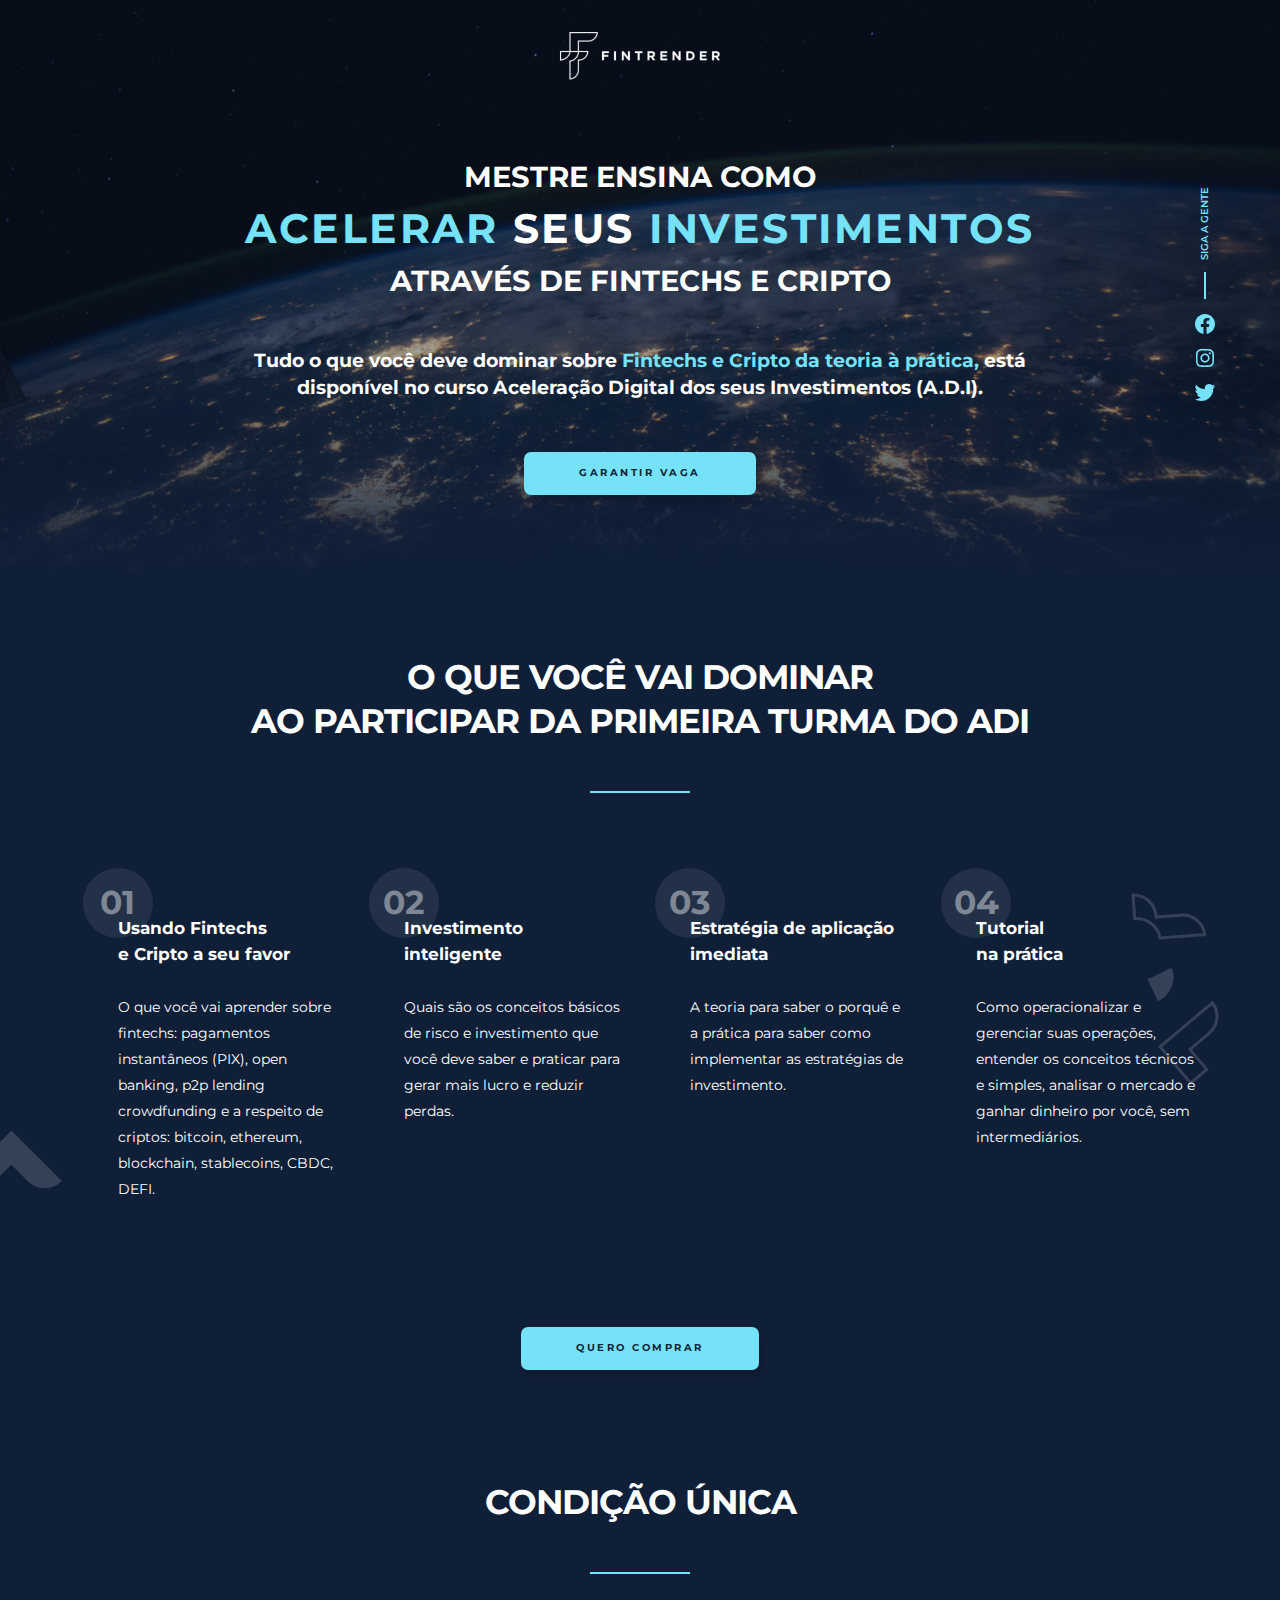
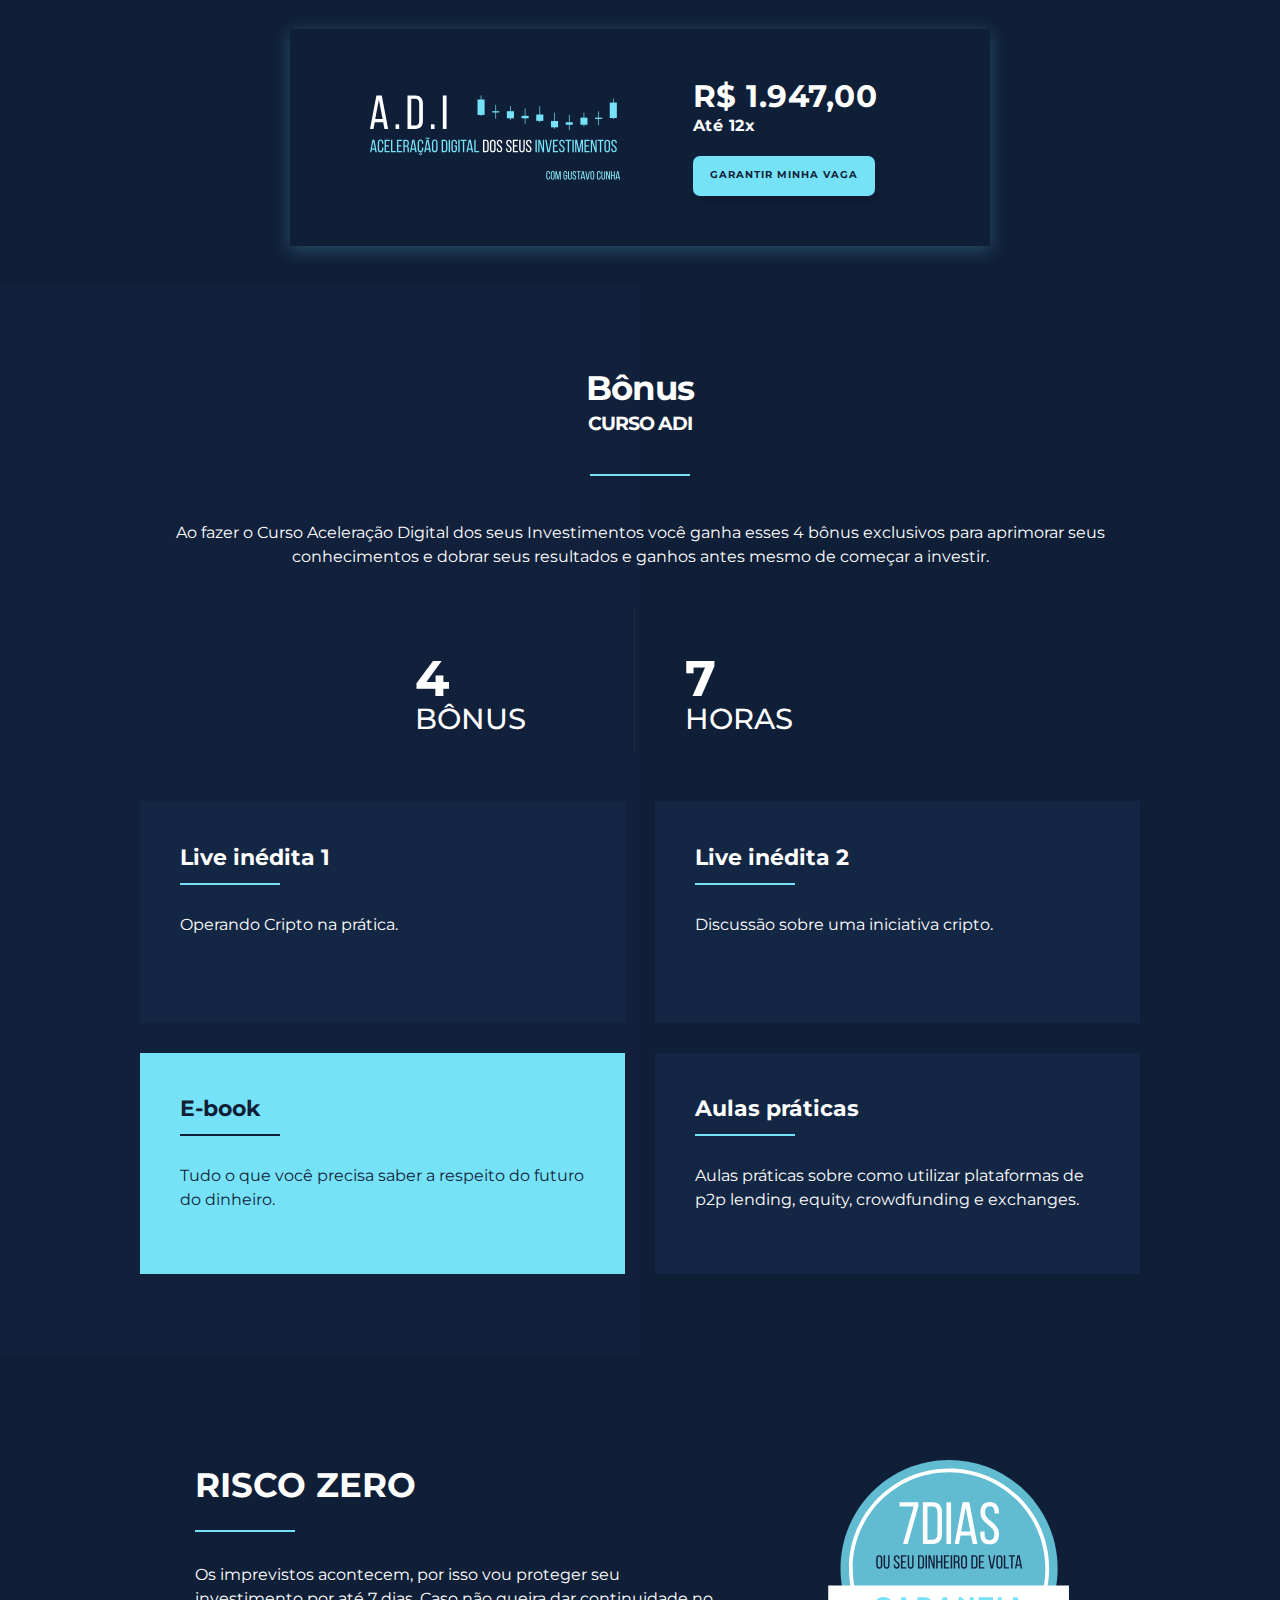
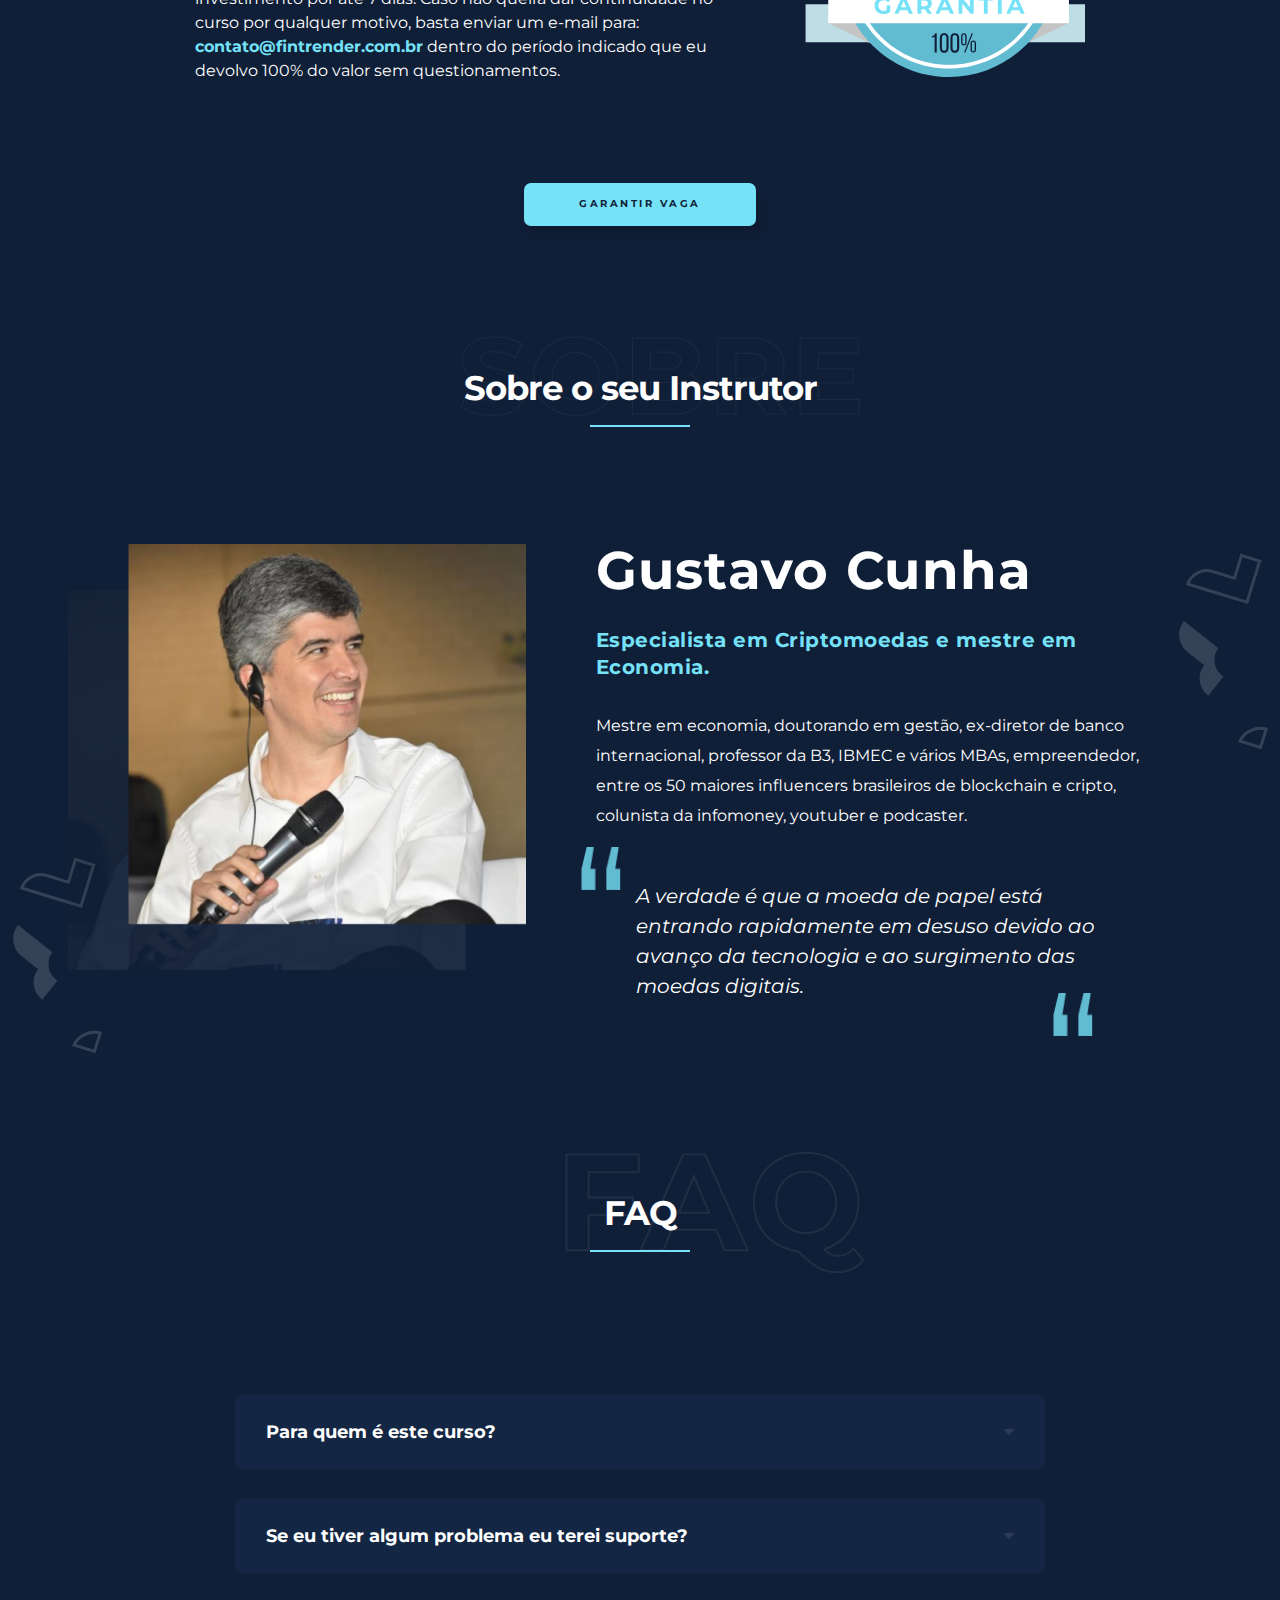
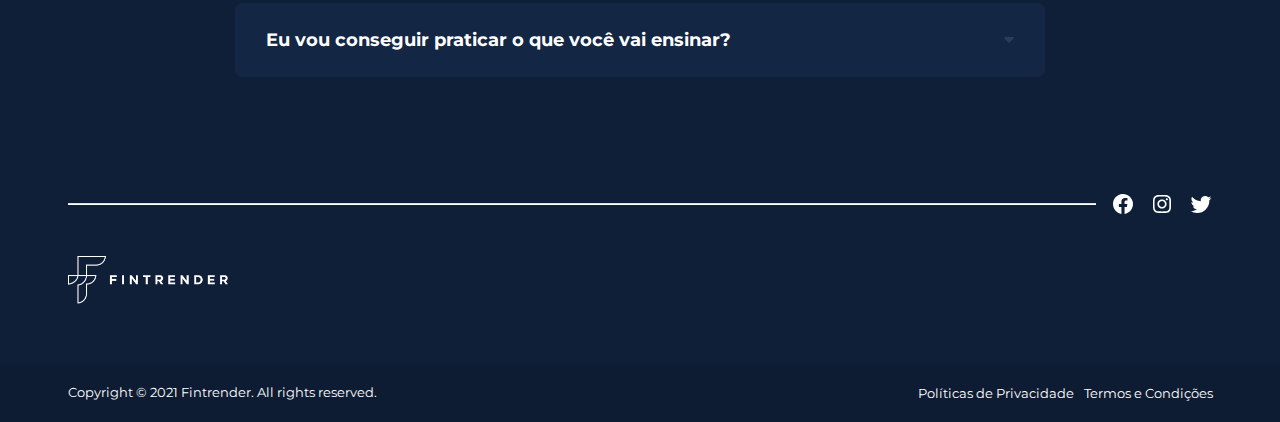
==== commit c79236ac: "chore: uptade" ====
--- a/index.html
+++ b/index.html
@@ -101,10 +101,10 @@
       <section id="hero-1" class="moduleHero style1">
         <div class="wrap grid">
           <div class="text-content">
-              <h2>MESTRE ENSINA como</h2>
+              <h2>MESTRE ENSINA COMO</h2>
               <h1><span>ACELERAR</span> SEUS <span>INVESTIMENTOS</span></h1>
               <h2 class="second">ATRAVÉS DE FINTECHS E CRIPTO</h2>
-              <p>Tudo o que você deve dominar sobre <span>Fintechs e Cripto da teoria à prática, está disponível no curso Aceleração Digital dos seus Investimentos (A.D.I).</p>
+              <p>Tudo o que você deve dominar sobre <span>Fintechs e Cripto da teoria à prática,</span> está disponível no curso Aceleração Digital dos seus Investimentos (A.D.I).</p>
           </div>
           <div class="social-box">
             <ul>
@@ -285,9 +285,8 @@
               <div class="text">
                 <!-- <h3>R$ 1.947,00</h3> -->
                 <h2>R$ 1.947,00</h2>
-                <p>Até 12x*</p>
+                <p>Até 12x</p>
                 <a href="?page=navega&pg=checkout">GARANTIR MINHA VAGA</a>
-                <small>*Vagas limitadas</small>
               </div>
             </div>
             
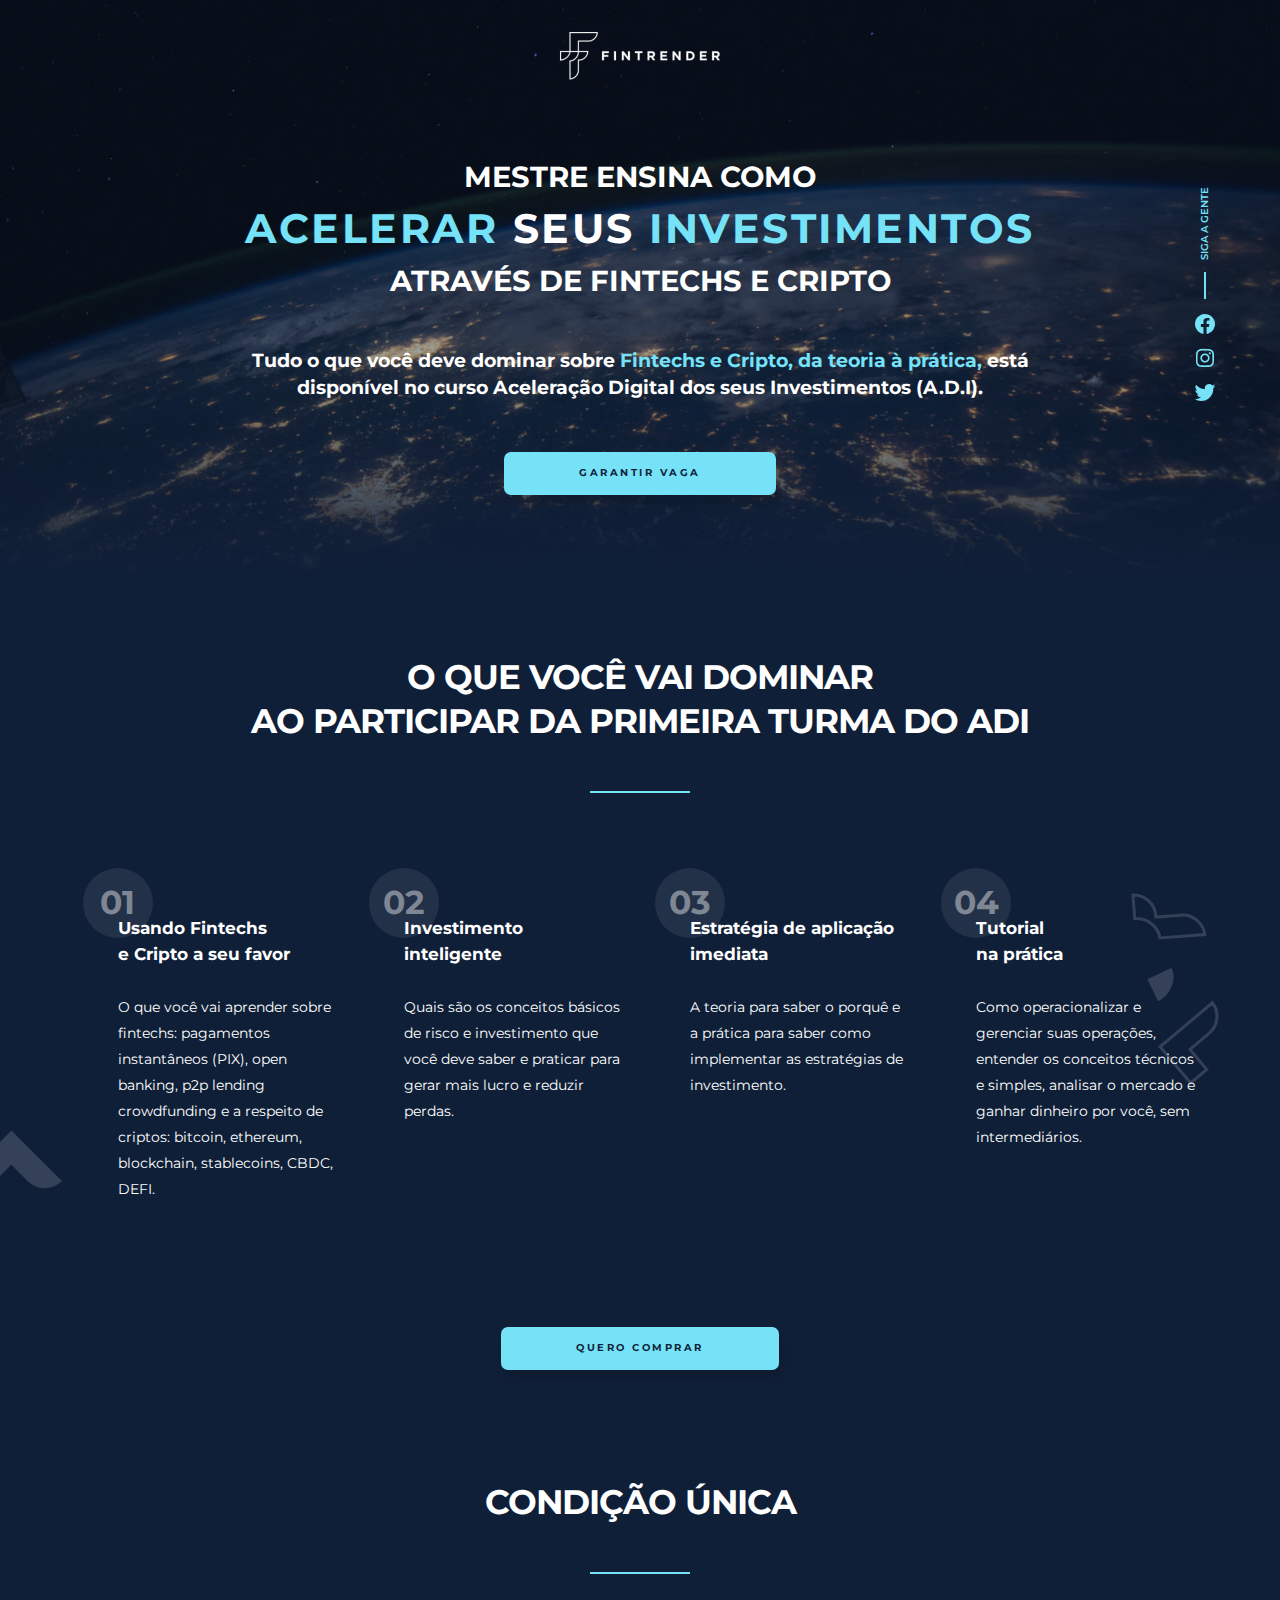
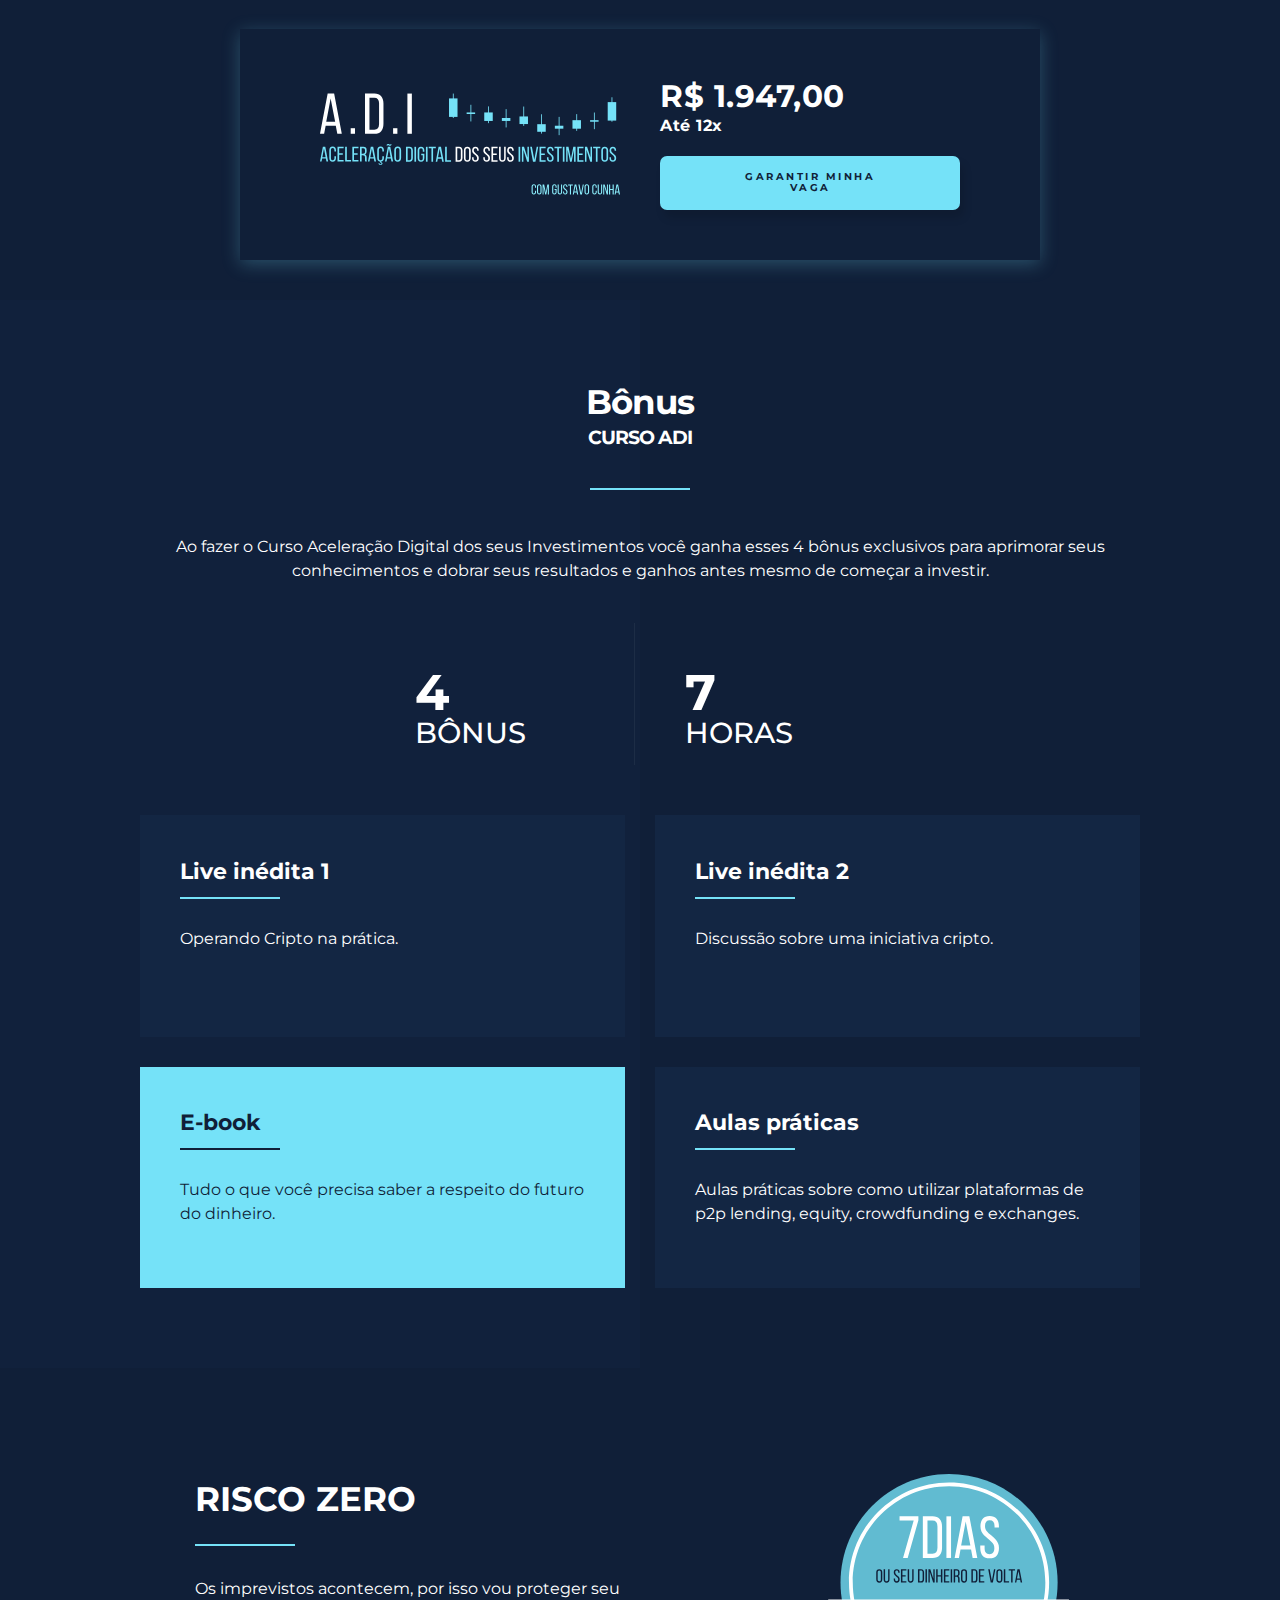
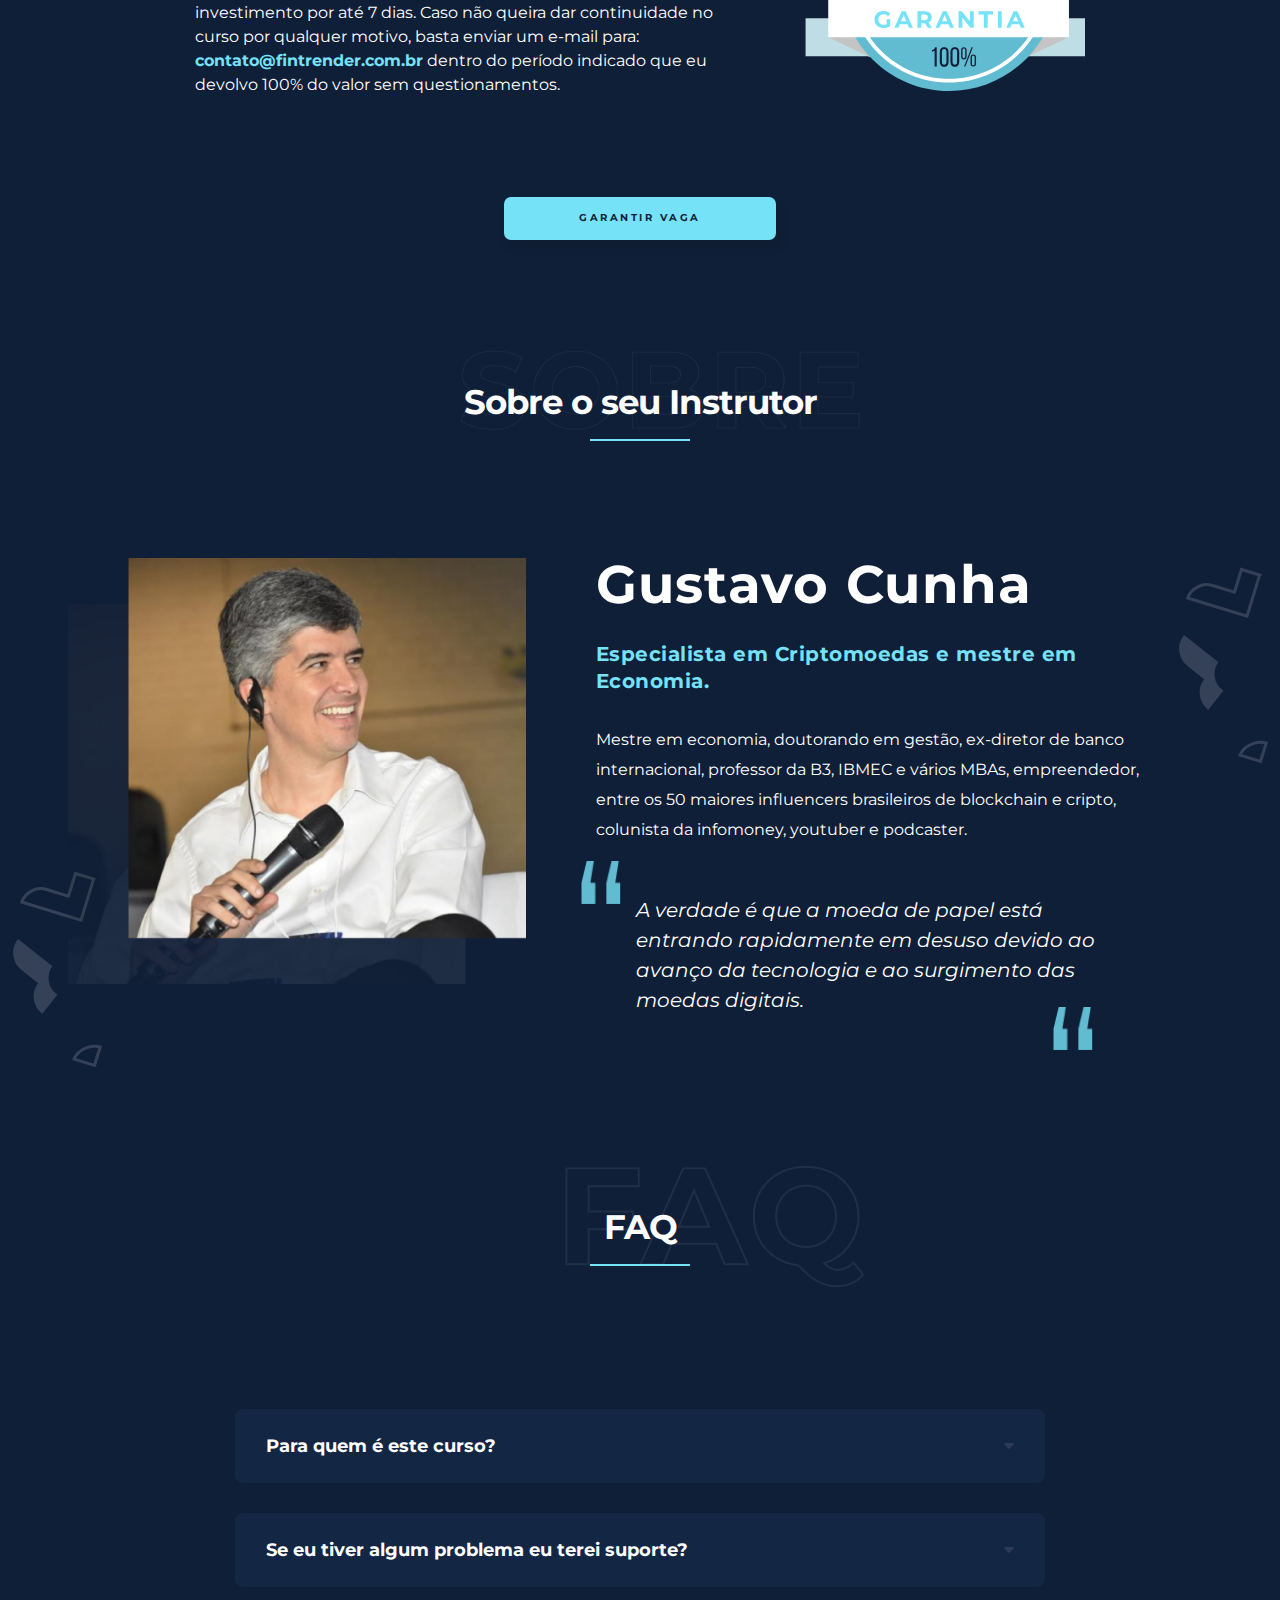
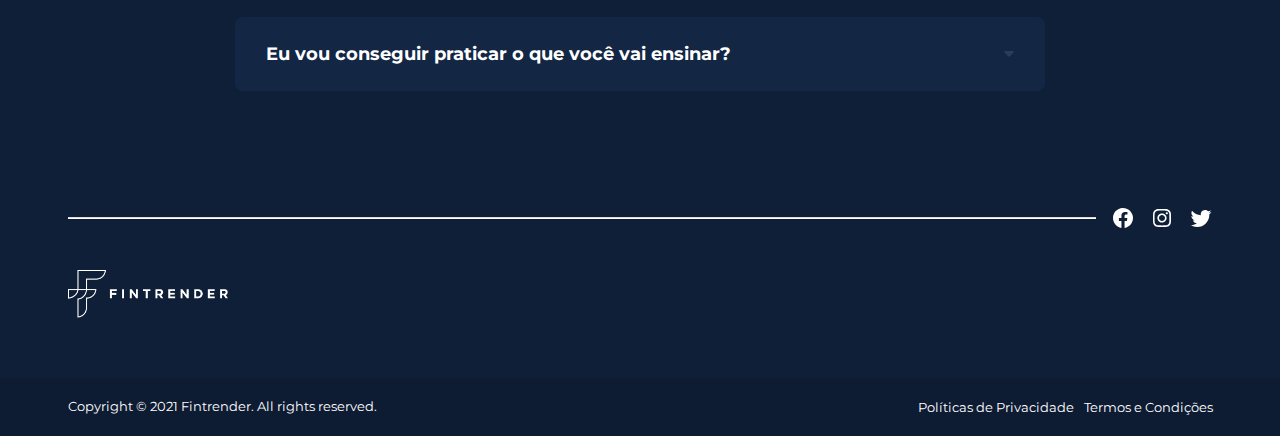
==== commit b35bf07c: "chore: update cta" ====
--- a/index.html
+++ b/index.html
@@ -104,7 +104,7 @@
               <h2>MESTRE ENSINA COMO</h2>
               <h1><span>ACELERAR</span> SEUS <span>INVESTIMENTOS</span></h1>
               <h2 class="second">ATRAVÉS DE FINTECHS E CRIPTO</h2>
-              <p>Tudo o que você deve dominar sobre <span>Fintechs e Cripto da teoria à prática,</span> está disponível no curso Aceleração Digital dos seus Investimentos (A.D.I).</p>
+              <p>Tudo o que você deve dominar sobre <span>Fintechs e Cripto, da teoria à prática,</span> está disponível no curso Aceleração Digital dos seus Investimentos (A.D.I).</p>
           </div>
           <div class="social-box">
             <ul>
@@ -283,7 +283,6 @@
             </div>
             <div class="price">
               <div class="text">
-                <!-- <h3>R$ 1.947,00</h3> -->
                 <h2>R$ 1.947,00</h2>
                 <p>Até 12x</p>
                 <a href="?page=navega&pg=checkout">GARANTIR MINHA VAGA</a>
--- a/css/styles-1.0.2.css
+++ b/css/styles-1.0.2.css
@@ -799,7 +799,7 @@
 .btn {
   display: block;
   margin-top: 30px;
-  padding: 16px 55px;
+  padding: 16px 75px;
   text-align: center;
   background-color: #75E2F8;
   color: #101f38;
@@ -2019,7 +2019,7 @@
 
 .info-box {
   width: 100%;
-  max-width: 700px;
+  max-width: 800px;
   margin: 85px auto 0 auto;
   display: -webkit-box;
   display: -ms-flexbox;
@@ -2047,6 +2047,13 @@
     -webkit-box-align: center;
         -ms-flex-align: center;
             align-items: center;
+    padding: 50px 40px;
+  }
+}
+
+@media only screen and (max-width: 559px) {
+  .info-box {
+    padding: 50px 20px;
   }
 }
 
@@ -2106,10 +2113,6 @@
   .info-box .price {
     width: 100%;
     max-width: 400px;
-    -webkit-box-orient: vertical;
-    -webkit-box-direction: normal;
-        -ms-flex-direction: column;
-            flex-direction: column;
     -webkit-box-align: center;
         -ms-flex-align: center;
             align-items: center;
@@ -2174,12 +2177,9 @@
   -webkit-box-pack: center;
       -ms-flex-pack: center;
           justify-content: center;
-  width: 100%;
-  max-width: 182px;
-  height: 40px;
   text-align: center;
   background-color: #75E2F8;
-  padding: 15px;
+  padding: 16px 75px;
   color: #101f38;
   font-weight: 700;
   font-size: 10px;
@@ -2188,7 +2188,7 @@
   -webkit-box-shadow: 4px 8px 8px rgba(0, 0, 0, 0.13);
           box-shadow: 4px 8px 8px rgba(0, 0, 0, 0.13);
   border-radius: 7px;
-  letter-spacing: 1px;
+  letter-spacing: 2.5px;
   -webkit-transition: all 0.3s ease-in-out;
   transition: all 0.3s ease-in-out;
 }
@@ -2197,9 +2197,11 @@
   background-color: #5dc8dd;
 }
 
-@media only screen and (max-width: 560px) {
+@media only screen and (max-width: 559px) {
   .info-box .price .text a {
     font-size: 9px;
+    padding: 16px 35px;
+    letter-spacing: 1.5px;
   }
 }
 
